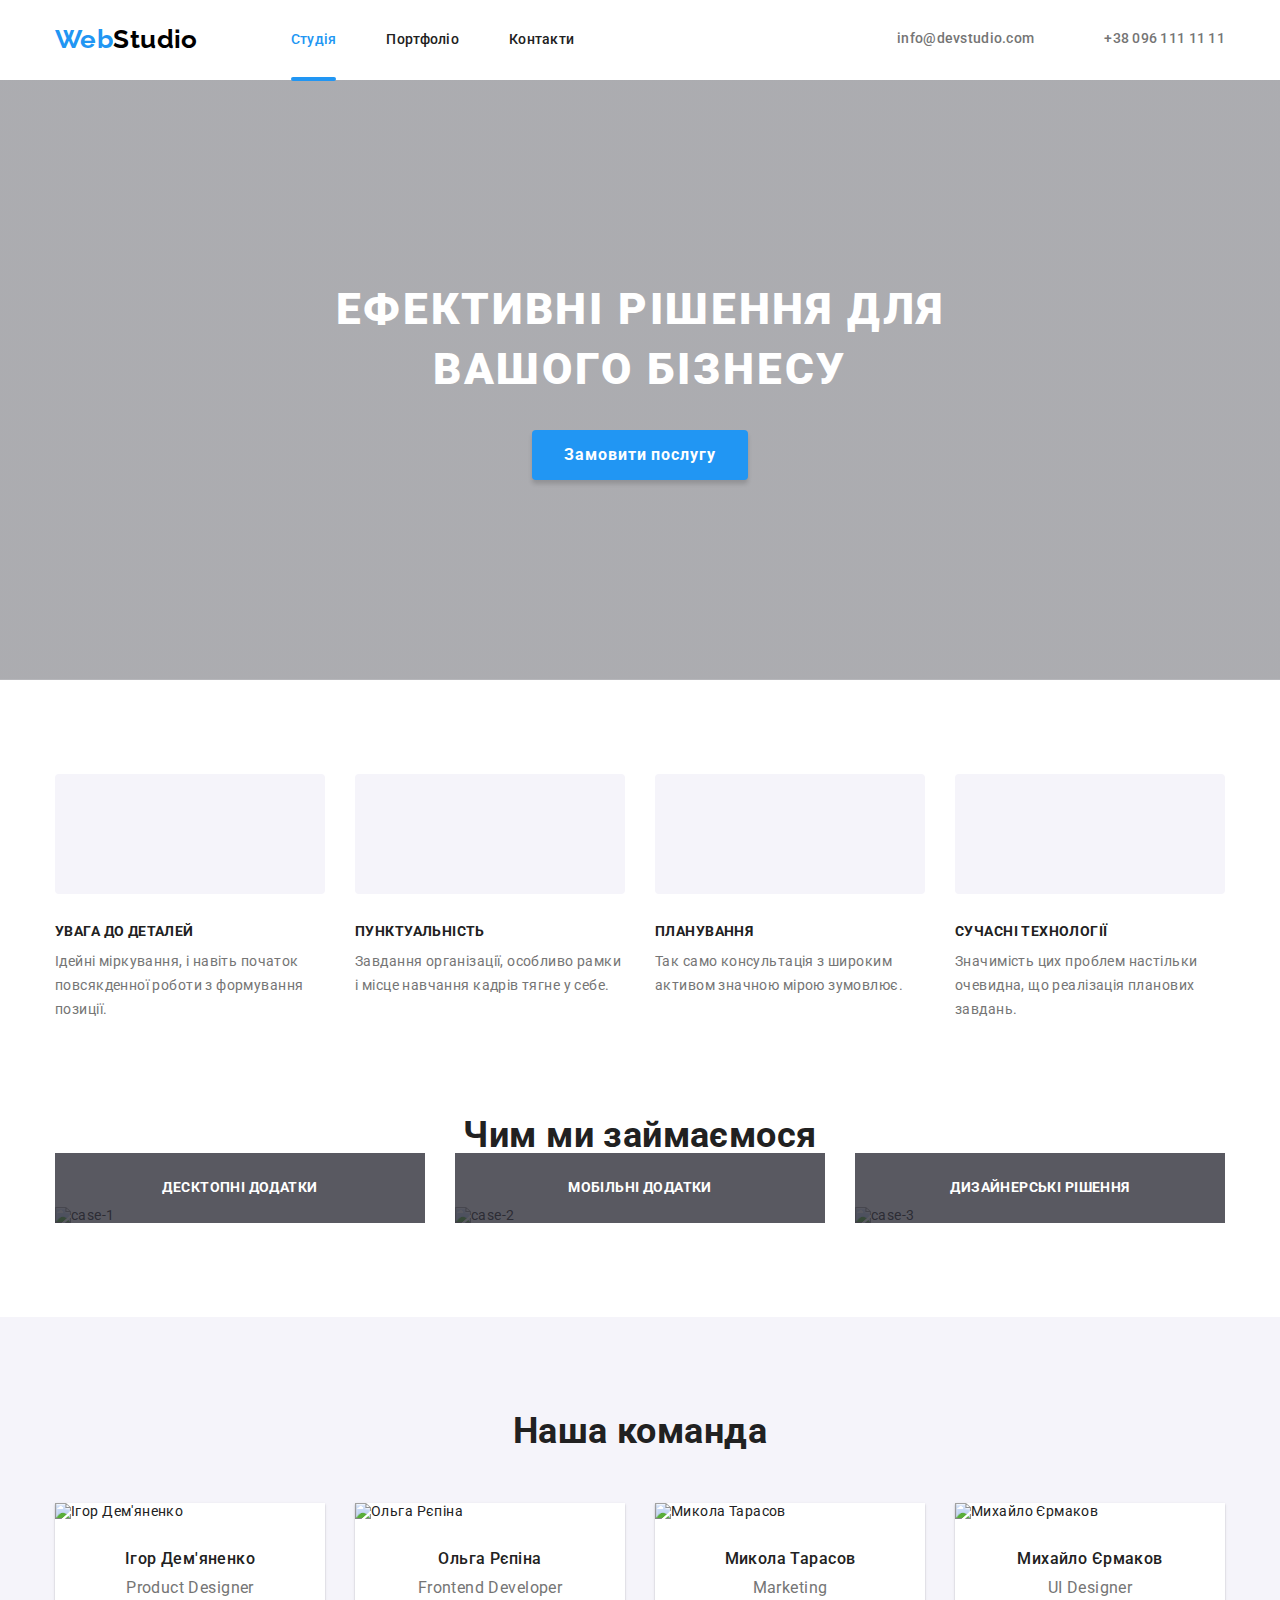
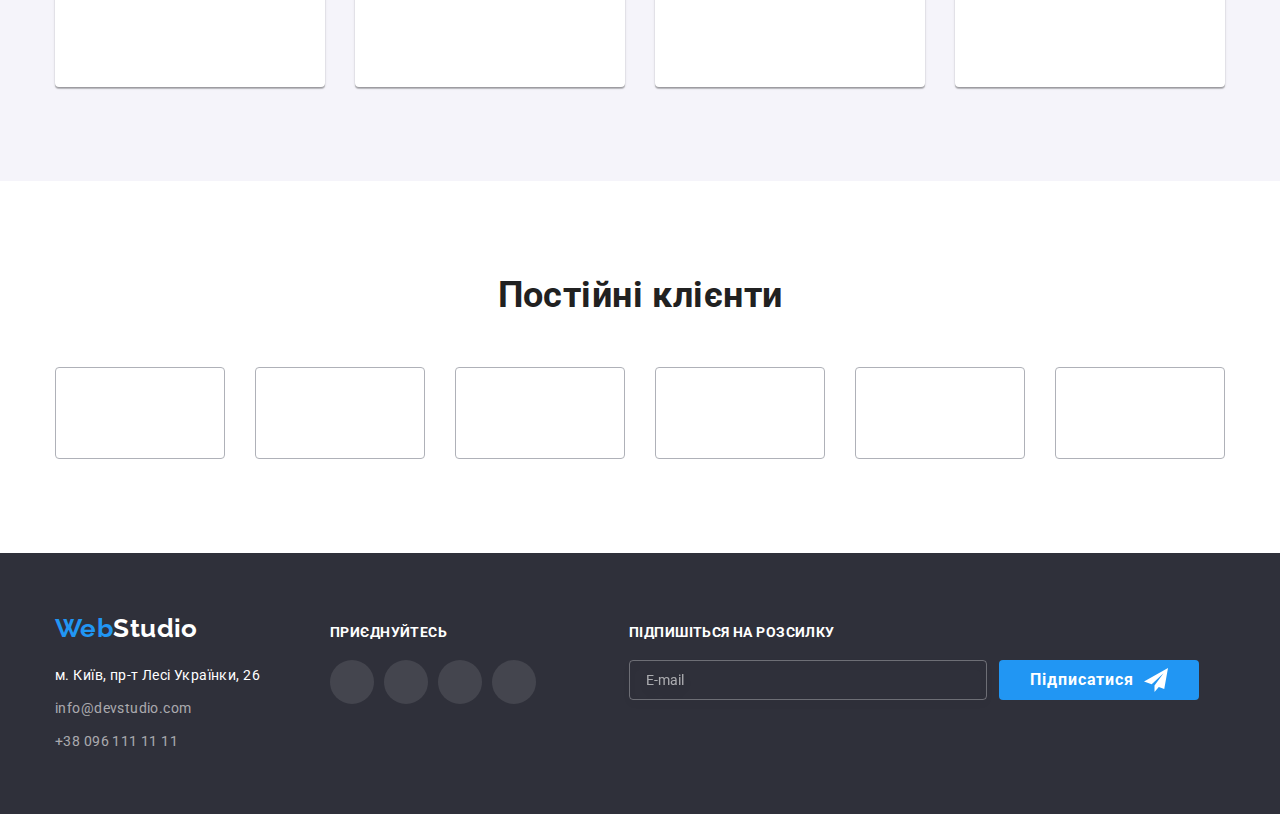
==== index.html @ 062d3670 "last-update-hw6" ====
<!DOCTYPE html>
<html lang="uk">

<head>
	<meta charset="UTF-8" />
	<meta http-equiv="X-UA-Compatible" content="IE=edge" />
	<meta name="viewport" content="width=device-width, initial-scale=1.0" />
	<title>WebStudio</title>

	<link rel="preconnect" href="https://fonts.googleapis.com" />
	<link rel="preconnect" href="https://fonts.gstatic.com" crossorigin />
	<link
		href="https://fonts.googleapis.com/css2?family=Oleo+Script&family=Raleway:wght@700&family=Roboto:wght@400;500;700;900&display=swap"
		rel="stylesheet" />
	<link rel="stylesheet" href="https://cdn.jsdelivr.net/npm/modern-normalize@1.1.0/modern-normalize.min.css">
	<link rel="stylesheet" href="./css/styles.css" />
</head>

<body>
	<!-- Head+navigation -->
	<header>
		<div class="conteiner add-flex">
			<nav class="add-flex">
				<a href="./index.html" class="webstudio">
					<span>Web</span><span class="logo-studio">Studio</span>
				</a>
				<ul class="add-flex nav-margin">
					<li class="nav-position"><a href="./index.html" class="navigation-menu link current ">Студія</a>
					</li>
					<li class="nav-position"><a href="./portfolio.html" class="navigation-menu link ">Портфоліо</a></li>
					<li class="nav-position"><a href="#address" class="navigation-menu ">Контакти</a>
					</li>
				</ul>
			</nav>
			<ul class="head-navigation add-flex">
				<li>
					<a href="mailto:info@devstudio.com" class="header-contacts ">
						<svg lang="en" arial-label="mail-icon" class="contacts-icon-mail">
							<use href="./images/forsvg/sprites.svg#mail "></use>
						</svg>info@devstudio.com</a>
				</li>
				<li><a href="tel:+380961111111" class="header-contacts ">
						<svg lang="en" arial-label="phone-icon" class="contacts-icon-phone">
							<use href="./images/forsvg/sprites.svg#smartphone"></use>
						</svg>+38 096 111 11 11</a></li>
			</ul>
		</div>
	</header>
	<!-- Main content -->
	<main>
		<section class="main-hat section ">
			<div class="conteiner ">
				<h1 class="main-hat-title">Ефективні рішення для вашого бізнесу</h1>
				<button type="button" class="main-button main-button-text" data-modal-open>Замовити послугу</button>
			</div>
		</section>

		<section class="section">
			<div class="conteiner">
				<h2 class="visually-hidden">Наші особливості</h2>
				<ul class="our-features-flex">
					<li class="our-features">

						<div class="our-features-icon-box">
							<svg lang="en" arial-label="satelite-icon" class="our-features-icon">
								<use href="./images/forsvg/sprites.svg#icon-satelite" width="70px" height="70px">
								</use>
							</svg>
						</div>
						<h3 class="our-features-title">Увага до деталей</h3>
						<p class="our-features-title-text">
							Ідейні міркування, і навіть початок повсякденної роботи з формування позиції.
						</p>

					</li>
					<li class="our-features">
						<div class="our-features-icon-box">
							<svg lang="en" arial-label="clock-icon" class="our-features-icon">
								<use href="./images/forsvg/sprites.svg#icon-clock" width="70px" height="70px">
								</use>
							</svg>
						</div>
						<h3 class="our-features-title">Пунктуальність</h3>
						<p class="our-features-title-text">
							Завдання організації, особливо рамки і місце навчання кадрів тягне у себе.
						</p>

					</li>
					<li class="our-features">
						<div class="our-features-icon-box">
							<svg lang="en" arial-label="computer-icon" class="our-features-icon">
								<use href="./images/forsvg/sprites.svg#icon-computer" width="70px" height="70px">
								</use>
							</svg>
						</div>
						<h3 class="our-features-title">Планування</h3>
						<p class="our-features-title-text">Так само консультація з широким активом значною мірою
							зумовлює.
						</p>

					</li>
					<li class="our-features">
						<div class="our-features-icon-box">
							<svg lang="en" arial-label="cosmonaut-icon" class="our-features-icon">
								<use href="./images/forsvg/sprites.svg#icon-cosmonaut" width="70px" height="70px">
								</use>
							</svg>
						</div>
						<h3 class="our-features-title">Сучасні технології</h3>
						<p class="our-features-title-text">
							Значимість цих проблем настільки очевидна, що реалізація планових завдань.
						</p>

					</li>
				</ul>
			</div>
		</section>

		<section class="section padding-zero">
			<div class="conteiner ">
				<h2 class="what-we-do-title">Чим ми займаємося</h2>
				<ul class="our-features-flex">
					<li>
						<div class="nav-position">
							<img src="./images/case/box1-min.jpg" alt="case-1" width="370" />
							<p class="main-what-we-do-overlay main-overlay-text">Десктопні додатки</p>
						</div>
					</li>
					<li>
						<div class="nav-position">
							<img src="./images/case/box2-min.jpg" alt="case-2" width="370" />
							<p class="main-what-we-do-overlay main-overlay-text">Мобільні додатки</p>
						</div>
					</li>
					<li>
						<div class="nav-position">
							<img src="./images/case/box3-min.jpg" alt="case-3" width="370" />
							<p class="main-what-we-do-overlay main-overlay-text">Дизайнерські рішення</p>
						</div>
					</li>
				</ul>
			</div>
		</section>

		<section class="team section">
			<div class="conteiner">
				<h2 class="team-title ">Наша команда</h2>
				<ul class="our-features-flex">
					<li class="team-co-wockers-box">
						<img src="./images/team/igor-demian-min.jpg" alt="Ігор Дем'яненко" width="270" />
						<div class="team-text-padding">
							<h3 class="team-co-wockers-name">Ігор Дем'яненко</h3>
							<p class="team-speciality">Product Designer</p>
							<ul class="add-flex-team">
								<li>
									<a href="" class="add-flex-team-box">
										<svg lang="en" arial-label="instagram" class="team-social-link-box">
											<use href="./images/forsvg/sprites.svg#instagram" width="20px"
												height="20px">
											</use>
										</svg>
									</a>
								</li>
								<li>
									<a href="" class="add-flex-team-box">
										<svg lang="en" arial-label="facebook" class="team-social-link-box">
											<use href="./images/forsvg/sprites.svg#facebook" width="20px" height="20px">
											</use>
										</svg>
									</a>
								</li>
								<li>
									<a href="" class="add-flex-team-box">
										<svg lang="en" arial-label="twitter" class="team-social-link-box">
											<use href="./images/forsvg/sprites.svg#twitter" width="20px" height="20px">
											</use>
										</svg>
									</a>
								</li>
								<li>
									<a href="" class="add-flex-team-box">
										<svg lang="en" arial-label="linkedin" class="team-social-link-box">
											<use href="./images/forsvg/sprites.svg#linkedin" width="20px" height="20px">
											</use>
										</svg>
									</a>
								</li>
							</ul>

						</div>


					</li>
					<li class="team-co-wockers-box">
						<img src="./images/team/olga-repina-min.jpg" alt="Ольга Рєпіна" width="270" />
						<div class="team-text-padding">
							<h3 class="team-co-wockers-name">Ольга Рєпіна</h3>
							<p class="team-speciality">Frontend Developer</p>
							<ul class="add-flex-team">
								<li>
									<a href="" class="add-flex-team-box">
										<svg lang="en" arial-label="instagram" class="team-social-link-box">
											<use href="./images/forsvg/sprites.svg#instagram" width="20px"
												height="20px">
											</use>
										</svg>
									</a>
								</li>
								<li>
									<a href="" class="add-flex-team-box">
										<svg lang="en" arial-label="facebook" class="team-social-link-box">
											<use href="./images/forsvg/sprites.svg#facebook" width="20px" height="20px">
											</use>
										</svg>
									</a>
								</li>
								<li>
									<a href="" class="add-flex-team-box">
										<svg lang="en" arial-label="twitter" class="team-social-link-box">
											<use href="./images/forsvg/sprites.svg#twitter" width="20px" height="20px">
											</use>
										</svg>
									</a>
								</li>
								<li>
									<a href="" class="add-flex-team-box">
										<svg lang="en" arial-label="linkedin" class="team-social-link-box">
											<use href="./images/forsvg/sprites.svg#linkedin" width="20px" height="20px">
											</use>
										</svg>
									</a>
								</li>
							</ul>
						</div>

					</li>
					<li class="team-co-wockers-box">
						<img src="./images/team/mikola-tarasov-min.jpg" alt="Микола Тарасов" width="270" />
						<div class="team-text-padding">
							<h3 class="team-co-wockers-name">Микола Тарасов</h3>
							<p class="team-speciality">Marketing</p>
							<ul class="add-flex-team">
								<li>
									<a href="" class="add-flex-team-box">
										<svg lang="en" arial-label="instagram" class="team-social-link-box">
											<use href="./images/forsvg/sprites.svg#instagram" width="20px"
												height="20px">
											</use>
										</svg>
									</a>
								</li>
								<li>
									<a href="" class="add-flex-team-box">
										<svg lang="en" arial-label="facebook" class="team-social-link-box">
											<use href="./images/forsvg/sprites.svg#facebook" width="20px" height="20px">
											</use>
										</svg>
									</a>
								</li>
								<li>
									<a href="" class="add-flex-team-box">
										<svg lang="en" arial-label="twitter" class="team-social-link-box">
											<use href="./images/forsvg/sprites.svg#twitter" width="20px" height="20px">
											</use>
										</svg>
									</a>
								</li>
								<li>
									<a href="" class="add-flex-team-box">
										<svg lang="en" arial-label="linkedin" class="team-social-link-box">
											<use href="./images/forsvg/sprites.svg#linkedin" width="20px" height="20px">
											</use>
										</svg>
									</a>
								</li>
							</ul>

						</div>
					</li>
					<li class="team-co-wockers-box">
						<img src="./images/team/mixailo-ermakov-min.jpg" alt="Михайло Єрмаков" width="270" />
						<div class="team-text-padding">
							<h3 class="team-co-wockers-name">Михайло Єрмаков</h3>
							<p class="team-speciality">UI Designer</p>
							<ul class="add-flex-team">
								<li>
									<a href="" class="add-flex-team-box">
										<svg lang="en" arial-label="instagram" class="team-social-link-box">
											<use href="./images/forsvg/sprites.svg#instagram" width="20px"
												height="20px">
											</use>
										</svg>
									</a>
								</li>
								<li>
									<a href="" class="add-flex-team-box">
										<svg lang="en" arial-label="facebook" class="team-social-link-box">
											<use href="./images/forsvg/sprites.svg#facebook" width="20px" height="20px">
											</use>
										</svg>
									</a>
								</li>
								<li>
									<a href="" class="add-flex-team-box">
										<svg lang="en" arial-label="twitter" class="team-social-link-box">
											<use href="./images/forsvg/sprites.svg#twitter" width="20px" height="20px">
											</use>
										</svg>
									</a>
								</li>
								<li>
									<a href="" class="add-flex-team-box">
										<svg lang="en" arial-label="linkedin" class="team-social-link-box">
											<use href="./images/forsvg/sprites.svg#linkedin" width="20px" height="20px">
											</use>
										</svg>
									</a>
								</li>
							</ul>

						</div>
					</li>
				</ul>
			</div>
		</section>
		<section class="section">
			<div class="conteiner ">
				<h2 class="what-we-do-title">Постійні клієнти</h2>
				<ul class="our-features-flex">
					<li>
						<a href="" class="partners-company-link ">
							<svg lang="en" aria-label="" class="partners-company-link-icon">
								<use href="./images/forsvg/sprites.svg#cofirst" width="106" height="60"></use>
							</svg>
						</a>
					</li>
					<li>
						<a href="" class="partners-company-link ">
							<svg lang="en" aria-label="" class="partners-company-link-icon">
								<use href="./images/forsvg/sprites.svg#cosecond" width="106" height="60"></use>
							</svg>
						</a>
					</li>
					<li>
						<a href="" class="partners-company-link ">
							<svg lang="en" aria-label="" class="partners-company-link-icon">
								<use href="./images/forsvg/sprites.svg#cothird" width="106" height="60"></use>
							</svg>
						</a>
					</li>
					<li>
						<a href="" class="partners-company-link ">
							<svg lang="en" aria-label="" class="partners-company-link-icon">
								<use href="./images/forsvg/sprites.svg#coforth" width="106" height="60"></use>
							</svg>
						</a>
					</li>
					<li>
						<a href="" class="partners-company-link ">
							<svg lang="en" aria-label="" class="partners-company-link-icon">
								<use href="./images/forsvg/sprites.svg#cofifth" width="106" height="60"></use>
							</svg>
						</a>
					</li>
					<li>
						<a href="" class="partners-company-link ">
							<svg lang="en" aria-label="" class="partners-company-link-icon">
								<use href="./images/forsvg/sprites.svg#cosixth" width="106" height="60"></use>
							</svg>
						</a>
					</li>

				</ul>
			</div>
		</section>

	</main>
	<!-- Footer -->
	<footer class="footer">
		<div class="conteiner join-margin">
			<div class="join-margin-logo">
				<a href="./index.html" class="webstudio-footer"><span>Web</span><span
						class="logo-studio-footer">Studio</span>
				</a>
				<address id="address" class="address">
					<ul>
						<li class="address-item">
							<a href="https://goo.gl/maps/1acc4kmXGSqG6fYH6" rel="noopener norefferrer nofollow"
								target="_blank" class="address-ave">
								м. Київ, пр-т Лесі Українки, 26
							</a>
						</li>
						<li class="address-item"><a href="mailto:info@devstudio.com"
								class="mail-footer footer-contacts ">info@devstudio.com</a>
						</li>
						<li class="address-item"><a href="tel:+380961111111" class="phone-footer footer-contacts ">+38
								096
								111 11 11</a></li>
					</ul>
				</address>
			</div>
			<div>
				<p class="join-title">приєднуйтесь</p>
				<ul class="add-flex-join">
					<li>
						<a href="" class="add-flex-join-box">
							<svg lang="en" arial-label="instagram" class="join-social-link-box">
								<use href="./images/forsvg/sprites.svg#instagram" width="20px" height="20px">
								</use>
							</svg>
						</a>
					</li>
					<li>
						<a href="" class="add-flex-join-box">
							<svg lang="en" arial-label="facebook" class="join-social-link-box">
								<use href="./images/forsvg/sprites.svg#facebook" width="20px" height="20px">
								</use>
							</svg>
						</a>
					</li>
					<li>
						<a href="" class="add-flex-join-box">
							<svg lang="en" arial-label="twitter" class="join-social-link-box">
								<use href="./images/forsvg/sprites.svg#twitter" width="20px" height="20px">
								</use>
							</svg>
						</a>
					</li>
					<li>
						<a href="" class="add-flex-join-box">
							<svg lang="en" arial-label="linkedin" class="join-social-link-box">
								<use href="./images/forsvg/sprites.svg#linkedin" width="20px" height="20px">
								</use>
							</svg>
						</a>
					</li>
				</ul>
			</div>
			<div class="subscribe-marg">
				<p class="join-title">Підпишіться на розсилку</p>
				<form class="add-flex-subscribe">
					<label>
						<input type="email" class="add-flex-subscribe-box" required name="user_email"
							placeholder="E-mail">
					</label>
					<label>
						<button type="submit" class="modal-form-button-submit-subscribe">Підписатися<svg
								class="modal-form-subscribe-tg">
								<use href="./images/forsvg/icons.svg#icon-tg"></use>
							</svg></button>
						</svg>

					</label>

				</form>
			</div>
		</div>



	</footer>
	<div class="backdrop is-hidden" data-modal>
		<div class="modal">
			<button type="button" class="modal-close-button" data-modal-close>
				<svg class="modal-icon-vector-close" width="11" height="11">
					<use href="./images/forsvg/sprites.svg#icon-vector-close"></use>
				</svg>

			</button>
			<p class="backdrop-form-title">Залиште свої дані, ми вам передзвонимо</p>
			<form action="" class="modal-form">
				<lable class="modal-form-lable">
					<span class="modal-form-title-name">Ім'я</span>
					<span class="modal-form-input-icons">
						<input type="text" class="modal-form-input" required pattern="[a-zA-Zа-яА-ЯїЇіІ]+"
							name="user_name" placeholder="" minlength="2">
						<svg class="modal-form-icons" width="12" height="12">
							<use href="./images/forsvg/icons.svg#icon-people"></use>
						</svg>
					</span>

				</lable>
				<lable class="modal-form-lable">
					<span class="modal-form-title-name">Телефон</span>
					<span class="modal-form-input-icons"><input type="tel" class="modal-form-input" required
							pattern="[0-9]{3}-[0-9]{3}-[0-9]{2}-[0-9]{2}" title="380-xx-xxx-xx-xx">
						<svg class="modal-form-icons" width="13" height="13">
							<use href="./images/forsvg/icons.svg#icon-tel"></use>
						</svg>
					</span>
				</lable>
				<lable class="modal-form-lable">
					<span class="modal-form-title-name">Пошта</span>
					<span class="modal-form-input-icons"><input type="email" class="modal-form-input" required
							name="user_email">
						<svg class="modal-form-icons" width="15" height="12">
							<use href="./images/forsvg/icons.svg#icon-email"></use>
						</svg>
					</span>
				</lable>
				<lable class="modal-form-lable">
					<span class="modal-form-title-name">Коментар</span>
					<textarea class="modal-form-message" name="user_message" placeholder="Введіть текст"></textarea>
				</lable>

				<label class="modal-form-check-box-lable"><input type="checkbox" name="user-policy"
						class="modal-form-check-input"><svg class="modal-form-check-box-icons">
						<use class="inside-check-box-icon" href="./images/forsvg/icons.svg#icon-checkmark"></use>
					</svg><span class="modal-check-box-text"> Погоджуюся з розсилкою та приймаю&nbsp<a href=""
							class="modal-form-check-box-link">Умови
							договору</a></span></label>
				<button type="submit" class="modal-form-button-submit">Відправити</button>
			</form>
		</div>
	</div>
	<script src="./js/modal.js"></script>
</body>

</html>
---- css/styles.css ----
:root {
	--main-text-font-family: "Roboto", sans-serif;
	--logo-font: "Raleway", sans-serif;
	--backgraound-main-footer-color: #2f303a;
	--secondary-text-color: #757575;
	--for-button-logo-color: #2196f3;
	--project-boxborder-color: #eeeeee;
	--logo-studio-color: #000000;
	--back-for-button-card-color: #f5f4fa;
	--mainbody-color: #212121;
	--white-bg-color: #ffffff;
	--hover-focus-icons-active-color: #188ce8;
	--inbox-future-icon-color: #f5f4fa;
	--social-networks-link-color: #afb1b8;
	--join-social-link-box-color: #757575;
	--overlay-bgcolor: #2196f3e6;
	--backdrop-bgcolor: rgba(0, 0, 0, 0.2);
	--what-we-do-overlay-bg-color: rgba(47, 48, 58, 0.8);
}

body {
	font-family: var(--main-text-font-family);
	letter-spacing: 0.03em;
	font-size: 14px;
	background: var(--white-bg-color);
	color: var(--mainbody-color);
}

h1,
h2,
h3,
h4,
p {
	margin-top: 0;
	margin-bottom: 0;
}

ul,
ol {
	margin-top: 0;
	margin-bottom: 0;
	padding-left: 0;
}

ul,
li {
	list-style: none;
}
img {
	display: block;
}
a {
	text-decoration: none;
}
.conteiner {
	width: 1200px;
	margin-left: auto;
	margin-right: auto;
	padding-left: 15px;
	padding-right: 15px;
}
.section {
	padding-top: 94px;
	padding-bottom: 94px;
}

/*((((((((((((((((((((((( Header styles ))))))))))))))))))))))))))*/

/* (((((((((((((((((((((( LOGO ))))))))))))))))))))))))) */

.webstudio {
	font-family: var(--logo-font);
	font-size: 26px;
	font-weight: 700;
	line-height: 1.19;
	text-align: left;
	color: var(--for-button-logo-color);
	cursor: pointer;
	display: block;
	padding-top: 24px;
	padding-bottom: 25px;
}

.logo-studio {
	color: var(--logo-studio-color);
	background: var(--white-bg-color);
}

/* ((((((((((((((((((((((((( NAVIGATION ))))))))))))))))))))))))) */
.nav-position {
	position: relative;
}

.navigation-menu {
	font-weight: 500;
	line-height: 1.14;
	letter-spacing: 0.02em;
	color: var(--mainbody-color);
	display: block;
	padding-top: 32px;
	padding-bottom: 32px;
	transition: color 250ms cubic-bezier(0.4, 0, 0.2, 1) 0ms;
}

.navigation-menu:hover,
.navigation-menu:focus {
	color: var(--for-button-logo-color);
}

.current {
	color: var(--for-button-logo-color);
}
.navigation-menu.current::after {
	display: block;
	content: "";
	position: absolute;
	left: 0;
	bottom: -1px;
	width: 100%;
	height: 4px;
	border-radius: 2px;
	background-color: var(--for-button-logo-color);
}

.add-flex {
	display: flex;
	align-items: center;
}
.head-navigation {
	margin-left: auto;
	gap: 50px;
}
.head-navigtion-ul {
	justify-content: center;
}
.nav-margin {
	margin-left: 93px;
	gap: 50px;
}

/* ((((((((((((((((((((( MAIL+PHONE ))))))))))))))))))) */

.header-contacts {
	font-weight: 500;
	line-height: 1.14;
	letter-spacing: 0.02em;
	color: var(--secondary-text-color);
	display: block;
	padding-top: 24px;
	padding-bottom: 25px;
	display: flex;
	align-items: center;
	transition: color 250ms cubic-bezier(0.4, 0, 0.2, 1) 0ms;
}

.contacts-icon-mail {
	margin-right: 10px;
	width: 16px;
	height: 12px;
	fill: currentColor;
}

.contacts-icon-phone {
	margin-right: 10px;
	width: 10px;
	height: 16px;
	fill: currentColor;
}
.header-contacts:hover,
.header-contacts:focus {
	color: var(--hover-focus-icons-active-color);
}

/* (((((((((((((((( MAIN BODY )))))))))))))))))))))))) */

/* (((((((((((((((( HAT )))))))))))))))))))))))) */
.main-hat {
	padding-top: 200px;
	padding-bottom: 200px;
	text-align: center;
	background-image: linear-gradient(
			rgba(47, 48, 58, 0.4),
			rgba(47, 48, 58, 0.4)
		),
		url("../images/bg-img.jpg");
	background-position: center;
	background-repeat: no-repeat;
	max-width: 1600px;
	max-height: 600px;
	margin: 0 auto;
}
.main-hat-title {
	font-weight: 900;
	font-size: 44px;
	line-height: 1.36;
	letter-spacing: 0.06em;
	text-transform: uppercase;
	color: var(--white-bg-color);
	margin-bottom: 30px;
	width: calc(100% / 1.78);
	/* calc(100%-56.5%); */
	margin-left: auto;
	margin-right: auto;
}
.main-button {
	background: var(--for-button-logo-color);
	box-shadow: 0px 4px 4px rgba(0, 0, 0, 0.15);
	border-radius: 4px;
	cursor: pointer;
	border: none;
}

.main-button-text {
	font-family: inherit;
	font-weight: 700;
	font-size: 16px;
	line-height: 1.88;
	color: var(--white-bg-color);
	letter-spacing: 0.06em;
	padding: 10px 32px 10px 32px;
}

/* (((((((((((((((((((((((( Our Features )))))))))))))))))))))))))))) */
.visually-hidden {
	position: absolute;
	white-space: nowrap;
	width: 1px;
	height: 1px;
	overflow: hidden;
	border: 0;
	padding: 0;
	clip: rect(0 0 0 0);
	clip-path: inset(50%);
	margin: -1px;
}

.our-features-title {
	font-weight: 700;
	line-height: 1.14;
	text-transform: uppercase;
	color: var(--mainbody-color);
	font-size: 14px;
	margin-bottom: 10px;
}
.our-features-title-text {
	line-height: 1.71;
	color: var(--secondary-text-color);
}
.our-features-flex {
	display: flex;
	gap: 30px;
}
/* ((((((((((((((our-features-icons))))))))))))))))))))) */

.our-features-icon-box {
	display: block;
	width: 270px;
	height: 120px;
	background-color: #f5f4fa;
	border-radius: 4px;
	margin-bottom: 30px;
}
.our-features-icon {
	width: 70px;
	height: 70px;
	margin: 25px 100px 25px 100px;
}

/* (((((((((((((((((((((((( WHAT WE DO )))))))))))))))))))))*/
.what-we-do-title {
	font-weight: 700;
	font-size: 36px;
	line-height: 1.16;
	color: var(--mainbody-color);
	text-align: center;
	margin-bottom: 50px;
}
.padding-zero {
	padding-top: 0;
}

/* ((((((((((((((((((((((((((((((( TEAM )))))))))))))))))))))))))))))))))))) */
.team {
	background: var(--back-for-button-card-color);
}
.team-title {
	font-weight: 700;
	font-size: 36px;
	line-height: 1.16;
	color: var(--mainbody-color);
	margin-bottom: 50px;
	text-align: center;
}

.team-co-wockers-box {
	background: var(--white-bg-color);
	box-shadow: 0px 1px 3px rgba(0, 0, 0, 0.12),
		0px 1px 1px rgba(0, 0, 0, 0.14),
		0px 2px 1px rgba(0, 0, 0, 0.2);
	border-radius: 0px 0px 4px 4px;
}

.team-co-wockers-name {
	font-weight: 500;
	font-size: 16px;
	line-height: 1.19;
	color: var(--mainbody-color);
	text-align: center;
	margin-bottom: 10px;
}
.team-speciality {
	font-size: 16px;
	line-height: 1.19;
	color: var(--secondary-text-color);
	text-align: center;
}
.team-text-padding {
	padding-top: 30px;
	padding-bottom: 30px;
}

/* ((((((((((((((((((((((((((( TEAM - SOCIAL LINKS )))))))))))))))))))))))))) */
.add-flex-team {
	display: flex;
	justify-content: center;
	margin-top: 16px;
	gap: 10px;
}
.add-flex-team-box {
	display: flex;
	align-items: center;
	justify-content: center;
	width: 44px;
	height: 44px;
	border-radius: 50%;
	color: var(--social-networks-link-color);
	transition: background-color 250ms
			cubic-bezier(0.4, 0, 0.2, 1) 0ms,
		color 250ms cubic-bezier(0.4, 0, 0.2, 1) 0ms;
}

.add-flex-team-box:hover,
.add-flex-team-box:focus {
	background-color: var(--hover-focus-icons-active-color);
	color: var(--white-bg-color);
}
.team-social-link-box {
	width: 20px;
	height: 20px;
	fill: currentColor;
}

/* ((((((((((((((((((((((((((((((((( PARTNERS )))))))))))))))))))))))) */

.partners-company-link {
	display: flex;
	align-items: center;
	justify-content: center;
	width: 170px;
	height: 92px;
	border: 1px solid currentColor;
	border-radius: 4px;
	color: var(--social-networks-link-color);
	transition: color 250ms cubic-bezier(0.4, 0, 0.2, 1) 0ms;
}

.partners-company-link:hover,
.partners-company-link:focus {
	color: var(--hover-focus-icons-active-color);
}

.partners-company-link-icon {
	width: 106px;
	height: 60px;
	fill: currentColor;
}

/* ((((((((((((((((((((( FOOTER ))))))))))))))))))))))))) */

.footer {
	padding-top: 60px;
	padding-bottom: 60px;
	background: var(--backgraound-main-footer-color);
	align-items: baseline;
}
.webstudio-footer {
	font-family: var(--logo-font);
	font-size: 26px;
	font-weight: 700;
	line-height: 1.19;
	text-align: left;
	color: var(--for-button-logo-color);
	cursor: pointer;
}
.logo-studio-footer {
	color: var(--white-bg-color);
	background-color: var(--backgraound-main-footer-color);
	margin-bottom: 20px;
}
.address {
	font-style: normal;
	margin-top: 20px;
}

.address-ave {
	line-height: 1.71;
	color: var(--white-bg-color);
}
.address-item:not(:last-child) {
	margin-bottom: 9px;
}

.footer-contacts:hover,
.footer-contacts:focus {
	color: var(--for-button-logo-color);
}

.mail-footer {
	line-height: 1.71;
	color: rgba(255, 255, 255, 0.6);
	transition: color 250ms cubic-bezier(0.4, 0, 0.2, 1) 0ms;
}
.phone-footer {
	line-height: 1.71;
	color: rgba(255, 255, 255, 0.6);
	transition: color 250ms cubic-bezier(0.4, 0, 0.2, 1) 0ms;
}

/* ((((((((((((((((((((((((((((( JOIN ))))))))))))))))))))))))*/
.join-margin {
	display: flex;
	align-items: baseline;
}

.join-margin-logo {
	margin-right: 70px;
}
.join-title {
	font-weight: 700;
	font-size: 14px;
	line-height: 1.16;
	color: var(--white-bg-color);
	letter-spacing: 0.03em;
	text-transform: uppercase;
	margin-bottom: 20px;
}
.add-flex-join {
	display: flex;
	gap: 10px;
}
.add-flex-join-box {
	display: flex;
	align-items: center;
	justify-content: center;
	width: 44px;
	height: 44px;
	border-radius: 50%;
	color: var(--social-networks-link-color);
	background-color: rgba(255, 255, 255, 0.1);
	transition: background-color 250ms
		cubic-bezier(0.4, 0, 0.2, 1) 0ms;
}

.add-flex-join-box:hover,
.add-flex-join-box:focus {
	background-color: var(--hover-focus-icons-active-color);
	color: var(--white-bg-color);
}
.join-social-link-box {
	width: 20px;
	height: 20px;
	fill: var(--white-bg-color);
}
/* (((((((((((((((((((((( SUBSCRIBE )))))))))))))))))))))) */

.subscribe-marg {
	margin-left: 93px;
	width: 570px;
	height: 86px;
}

.add-flex-subscribe {
	display: flex;
	gap: 12px;
}
.add-flex-subscribe-box {
	width: 358px;
	height: 40px;
	background-color: inherit;
	border: 1px solid rgba(255, 255, 255, 0.3);
	filter: drop-shadow(0px 4px 4px rgba(0, 0, 0, 0.15));
	border-radius: 4px;
	padding-left: 16px;
	cursor: pointer;
	color: var(--white-bg-color);
}
.add-flex-subscribe-box::placeholder {
	color: #ffffff99;
}
.modal-form-button-submit-subscribe {
	display: inline-flex;
	justify-content: center;
	align-items: center;
	gap: 10px;
	height: 40px;
	width: 200px;
	font-family: inherit;
	font-weight: 700;
	font-size: 16px;
	line-height: 1.88;
	color: var(--white-bg-color);
	letter-spacing: 0.06em;
	border-radius: 4px;
	cursor: pointer;
	background-color: var(--for-button-logo-color);
	border: none;
	transition: background-color 250ms
			cubic-bezier(0.4, 0, 0.2, 1) 0ms,
		box-shadow 250ms cubic-bezier(0.4, 0, 0.2, 1) 0ms;
}
.modal-form-button-submit-subscribe:hover,
.modal-form-button-submit-subscribe:focus {
	background-color: var(--hover-focus-icons-active-color);
	box-shadow: 0px 3px 1px rgba(0, 0, 0, 0.1),
		0px 1px 2px rgba(0, 0, 0, 0.08),
		0px 2px 2px rgba(0, 0, 0, 0.12);
	border-radius: 4px;
}

.modal-form-subscribe-tg {
	width: 24px;
	height: 24px;
	transition: fill 250ms cubic-bezier(0.4, 0, 0.2, 1) 0ms;
	cursor: pointer;
	fill: #fff;
}

.subscribe-social-link-box {
	width: 20px;
	height: 20px;
	fill: var(--white-bg-color);
}

/* (((((((((((((((((((( PORTFOLIO-body )))))))))))))))))))))*/

.header-border {
	border-bottom: 1px solid rgba(236, 236, 236, 1);
}

/* (((((((((((((((((((( BUTTON ))))))))))))))))))))))))) */
.button-text {
	font-family: inherit;
	font-weight: 500;
	font-size: 16px;
	line-height: 1.6;
	text-align: center;
	color: var(--mainbody-color);
	letter-spacing: 0.03em;
	border-radius: 4px;
	cursor: pointer;
	background-color: var(--back-for-button-card-color);
	border: none;
	padding: 6px 22px 6px 22px;
	transition: background-color 250ms
			cubic-bezier(0.4, 0, 0.2, 1) 0ms,
		box-shadow 250ms cubic-bezier(0.4, 0, 0.2, 1) 0ms,
		color 250ms cubic-bezier(0.4, 0, 0.2, 1) 0ms;
}

.button-text:hover,
.button-text:focus {
	background-color: var(--for-button-logo-color);
	color: var(--white-bg-color);
	box-shadow: 0px 3px 1px rgba(0, 0, 0, 0.1),
		0px 1px 2px rgba(0, 0, 0, 0.08),
		0px 2px 2px rgba(0, 0, 0, 0.12);
	border-radius: 4px;
}
.button-flex {
	display: flex;
	justify-content: center;
	margin-bottom: 50px;
	gap: 8px;
}
.button-flex:last-child {
	margin-right: 0;
}

/* ((((((((((((((((((((((( PROJECT BOXES ))))))))))))))))) */

.project-flex {
	display: flex;
	flex-wrap: wrap;
	gap: 30px;
}
.img-title {
	font-weight: 700;
	font-size: 18px;
	line-height: 2;
	letter-spacing: 0.06em;
	color: var(--mainbody-color);
	margin-bottom: 4px;
}
.img-type {
	font-size: 16px;
	line-height: 1.88;
	color: var(--secondary-text-color);
}
.img-text-padding {
	padding: 20px 24px 20px 24px;
	border: 1px solid var(--project-boxborder-color);
	border-top: none;
}
.project-boxes {
	display: block;
	transition: box-shadow 250ms cubic-bezier(0.4, 0, 0.2, 1)
		0ms;
}

.project-boxes:hover,
.project-boxes:focus {
	box-shadow: 0px 1px 1px rgba(0, 0, 0, 0.12),
		0px 4px 4px rgba(0, 0, 0, 0.06),
		1px 4px 6px rgba(0, 0, 0, 0.16);
}
/* ((((((((((((((((((((((((((( OVERLAY STUDIO ))))))))))))))))))))))))))))))) */
.main-overlay-text {
	font-weight: 700;
	line-height: 1.14;
	text-transform: uppercase;
	color: var(--white-bg-color);
}
.main-what-we-do-overlay {
	position: absolute;
	display: flex;
	align-items: center;
	justify-content: center;
	height: 70px;
	width: 100%;
	bottom: 0%;
	background-color: var(--what-we-do-overlay-bg-color);
}

/* ((((((((((((((((((((((((((( OVERLAY-PORTFOLIO)))))))))))))))))))))))))))))))) */
.overlay-size {
	position: relative;
	overflow: hidden;
}

.overlay {
	position: absolute;
	display: flex;
	align-items: center;
	justify-content: center;
	height: 100%;
	width: 100%;
	top: 0;
	left: 0;
	background-color: var(--overlay-bgcolor);
	color: var(--white-bg-color);
	padding: 10px;
	font-family: inherit;
	font-size: 18px;
	line-height: 1.56;
	overflow: auto;
	transform: translateY(101%);
	transition: transform 250ms linear;
}
.project-boxes:hover .overlay,
.project-boxes:focus .overlay {
	transform: translateY(0%);
}

/* ((((((((((((((((((((((( BACKDROP )))))))))))))))))))))))))))))))) */

.backdrop {
	position: fixed;
	top: 0;
	left: 0;
	z-index: 100;
	width: 100%;
	height: 100%;
	background: var(--backdrop-bgcolor);
	transition: visibility 250ms linear, opacity 250ms linear;
}
.backdrop.is-hidden {
	visibility: hidden;
	opacity: 0;
	pointer-events: none;
}

.modal {
	position: absolute;
	top: 50%;
	left: 50%;
	transform: translate(-50%, -50%);
	width: 528px;
	height: 581px;
	background: var(--white-bg-color);
	padding: 40px;
}

.modal-close-button {
	height: 30px;
	width: 30px;
	background: var(--white-bg-color);
	border-radius: 50%;
	border: 1px solid rgba(0, 0, 0, 0.1);
	padding: 0%;
	top: 8px;
	right: 8px;
	position: absolute;
	display: flex;
	align-items: center;
	justify-content: center;
	cursor: pointer;
}
.modal-close-button:hover,
.modal-close-button:focus {
	fill: var(--hover-focus-icons-active-color);
}

/* (((((((((((((((((((((((((( FORM-BACKDROP )))))))))))))))))))))))))))))) */

.backdrop-form-title {
	font-weight: 700;
	font-size: 20px;
	line-height: 1.16;
	color: var(--mainbody-color);
	text-align: center;
	margin-bottom: 12px;
}
.modal-form {
	display: flex;
	flex-direction: column;
}
.modal-form-lable {
	margin-bottom: 10px;
}
.modal-form-input {
	width: 100%;
	height: 40px;
	border: 1px solid rgba(33, 33, 33, 0.2);
	border-radius: 4px;
	padding-left: 42px;

	cursor: pointer;
}
.modal-form-title-name {
	display: block;
	font-size: 12px;
	line-height: 1.16;
	letter-spacing: 0.01em;
	color: var(--secondary-text-color);
	margin-bottom: 4px;
}
.modal-form-input-icons {
	position: relative;
	display: block;
}
.modal-form-message {
	width: 100%;
	height: 120px;
	border: 1px solid rgba(33, 33, 33, 0.2);
	border-radius: 4px;
	padding-left: 16px;
	padding-top: 12px;
	font-size: 12px;
	line-height: 1.16;
	letter-spacing: 0.01em;
	resize: none;
}

.modal-form-message::placeholder {
	color: #75757580;
}
.modal-form-icons {
	position: absolute;
	top: 50%;
	left: 0;
	display: block;
	transform: translateY(-50%);
	left: 12px;
	transition: fill 250ms cubic-bezier(0.4, 0, 0.2, 1) 0ms;
	cursor: pointer;
}

.modal-form-input:focus + .modal-form-icons {
	fill: var(--hover-focus-icons-active-color);
}
.modal-form-input:focus,
.modal-form-message:focus {
	border: 1px solid #2196f3;
	outline: none;
	transition: border-color 250ms
		cubic-bezier(0.4, 0, 0.2, 1) 0ms;
}

.modal-form-check-box-lable {
	display: flex;
	align-items: center;
	justify-content: center;
	margin-bottom: 30px;
}
.modal-form-check-input {
	position: absolute;
	appearance: none;
}
.modal-form-check-box-icons {
	height: 15px;
	width: 16px;
	border: 1px solid rgba(0, 0, 0, 0.5);
	border-radius: 2px;
	cursor: pointer;
	outline: none;
	margin-right: 7px;
	font-size: 14px;
	line-height: 1.71;
}
.inside-check-box-icon {
	fill: #ffffff;
}
.modal-form-check-input:checked
	+ .modal-form-check-box-icons {
	background: var(--for-button-logo-color);
	border-color: var(--for-button-logo-color);
}
.modal-form-check-input:checked
	+ .modal-form-check-box-icons
	.check-box-icon {
	display: block;
}
.modal-check-box-text {
	line-height: 1.71;
	letter-spacing: 0.03em;
	color: #757575;
}
.modal-form-check-box-link {
	color: var(--for-button-logo-color);
	border-bottom: 1px solid var(--for-button-logo-color);
}

.modal-form-check-input:focus
	+ .modal-form-check-box-icons {
	border: 2px solid #000;
	transition: border-color 250ms
		cubic-bezier(0.4, 0, 0.2, 1) 0ms;
}

/* ((((((((((((((((((((((((((((((BUTTON-SUBMIT)))))))))))))))))))))))))))))))) */

.modal-form-button-submit {
	width: 200px;
	height: 50px;
	margin: auto;
	font-family: inherit;
	font-weight: 500;
	font-size: 16px;
	line-height: 1.6;
	text-align: center;
	color: var(--white-bg-color);
	letter-spacing: 0.03em;
	border-radius: 4px;
	margin-bottom: 40px;
	cursor: pointer;
	background-color: var(--for-button-logo-color);
	border: none;
	padding: 10px 52px 10px 52px;
	transition: background-color 250ms
			cubic-bezier(0.4, 0, 0.2, 1) 0ms,
		box-shadow 250ms cubic-bezier(0.4, 0, 0.2, 1) 0ms;
}

.modal-form-button-submit:hover,
.modal-form-button-submit:focus {
	background-color: var(--hover-focus-icons-active-color);
	box-shadow: 0px 3px 1px rgba(0, 0, 0, 0.1),
		0px 1px 2px rgba(0, 0, 0, 0.08),
		0px 2px 2px rgba(0, 0, 0, 0.12);
	border-radius: 4px;
}
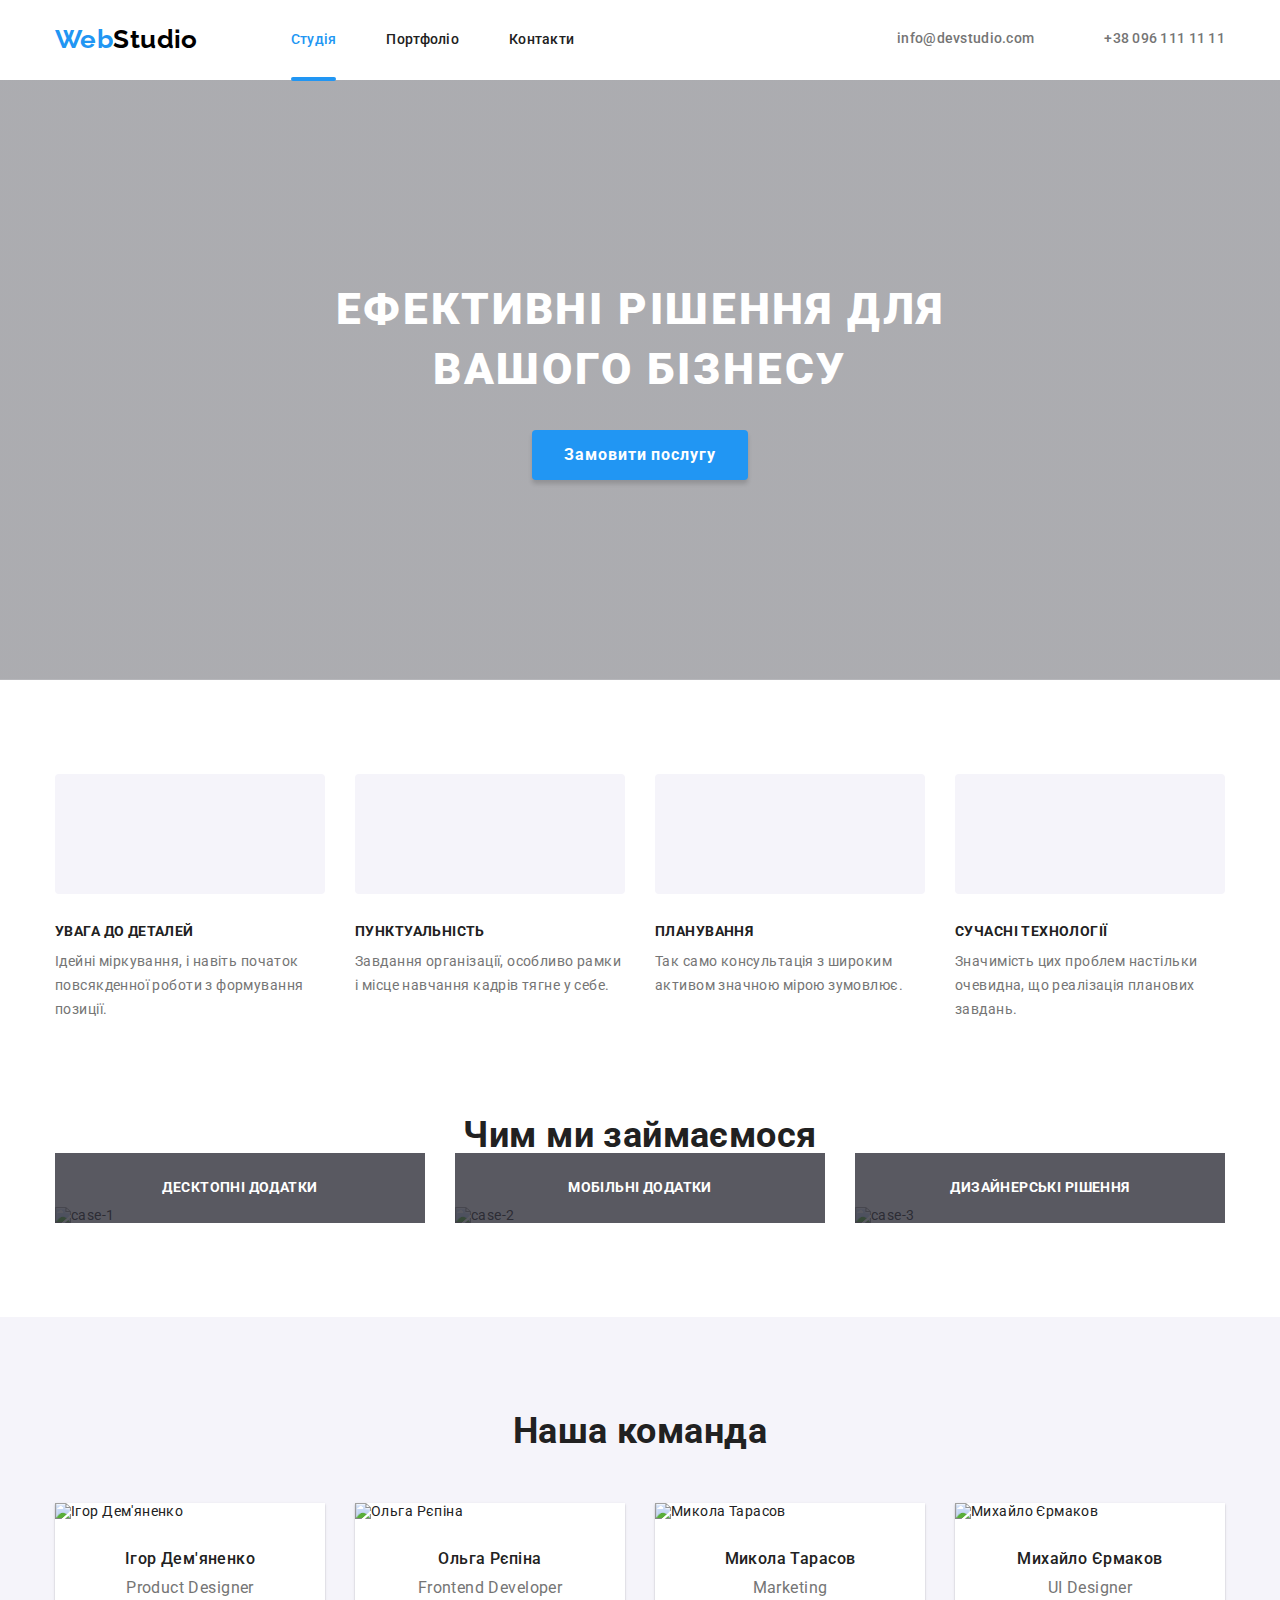
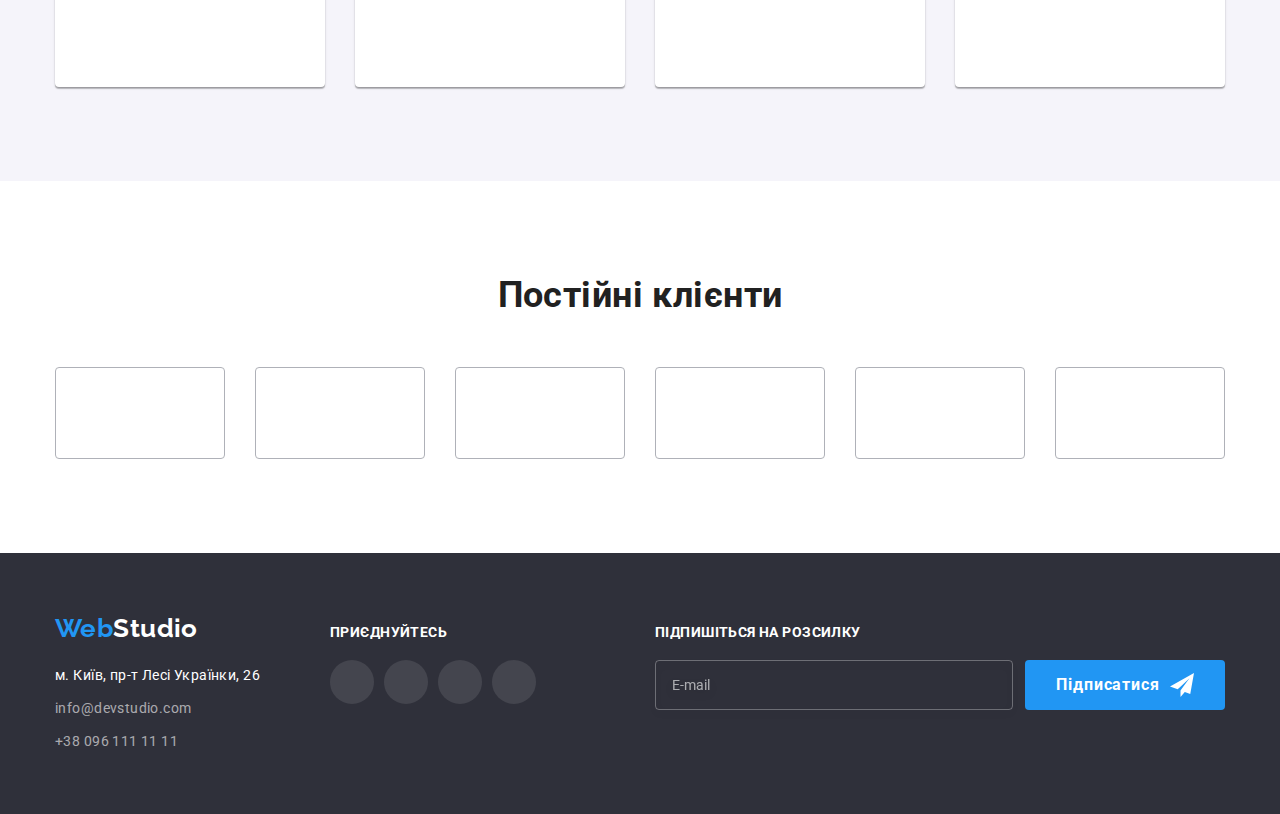
==== commit 26c000e6: "bem-start-sass" ====
--- a/index.html
+++ b/index.html
@@ -21,26 +21,28 @@
 	<header>
 		<div class="conteiner add-flex">
 			<nav class="add-flex">
-				<a href="./index.html" class="webstudio">
-					<span>Web</span><span class="logo-studio">Studio</span>
+				<a href="./index.html" class="navigation__logo">
+					<span>Web</span><span class="navigation__logo__text">Studio</span>
 				</a>
-				<ul class="add-flex nav-margin">
-					<li class="nav-position"><a href="./index.html" class="navigation-menu link current ">Студія</a>
-					</li>
-					<li class="nav-position"><a href="./portfolio.html" class="navigation-menu link ">Портфоліо</a></li>
-					<li class="nav-position"><a href="#address" class="navigation-menu ">Контакти</a>
+				<ul class="add-flex navigation__indents-menu">
+					<li class="navigation__position"><a href="./index.html"
+							class="navigation__menu link current ">Студія</a>
+					</li>
+					<li class="navigation__position"><a href="./portfolio.html"
+							class="navigation__menu link ">Портфоліо</a></li>
+					<li class="navigation__position"><a href="#address" class="navigation__menu ">Контакти</a>
 					</li>
 				</ul>
 			</nav>
-			<ul class="head-navigation add-flex">
+			<ul class="indents-contacts add-flex">
 				<li>
-					<a href="mailto:info@devstudio.com" class="header-contacts ">
-						<svg lang="en" arial-label="mail-icon" class="contacts-icon-mail">
+					<a href="mailto:info@devstudio.com" class="header-contacts">
+						<svg lang="en" arial-label="mail-icon" class="header-contacts__icon-mail">
 							<use href="./images/forsvg/sprites.svg#mail "></use>
 						</svg>info@devstudio.com</a>
 				</li>
-				<li><a href="tel:+380961111111" class="header-contacts ">
-						<svg lang="en" arial-label="phone-icon" class="contacts-icon-phone">
+				<li><a href="tel:+380961111111" class="header-contacts">
+						<svg lang="en" arial-label="phone-icon" class="header-contacts__icon-phone">
 							<use href="./images/forsvg/sprites.svg#smartphone"></use>
 						</svg>+38 096 111 11 11</a></li>
 			</ul>
@@ -50,64 +52,64 @@
 	<main>
 		<section class="main-hat section ">
 			<div class="conteiner ">
-				<h1 class="main-hat-title">Ефективні рішення для вашого бізнесу</h1>
-				<button type="button" class="main-button main-button-text" data-modal-open>Замовити послугу</button>
+				<h1 class="main-hat__title">Ефективні рішення для вашого бізнесу</h1>
+				<button type="button" class="main-button main-button__text" data-modal-open>Замовити послугу</button>
 			</div>
 		</section>
 
 		<section class="section">
 			<div class="conteiner">
-				<h2 class="visually-hidden">Наші особливості</h2>
-				<ul class="our-features-flex">
-					<li class="our-features">
-
-						<div class="our-features-icon-box">
-							<svg lang="en" arial-label="satelite-icon" class="our-features-icon">
+				<h2 class="visually-hidden title">Наші особливості</h2>
+				<ul class="our-features">
+					<li>
+
+						<div class="our-features__icon-box">
+							<svg lang="en" arial-label="satelite-icon" class="our-features__icon">
 								<use href="./images/forsvg/sprites.svg#icon-satelite" width="70px" height="70px">
 								</use>
 							</svg>
 						</div>
-						<h3 class="our-features-title">Увага до деталей</h3>
-						<p class="our-features-title-text">
+						<h3 class="our-features__title">Увага до деталей</h3>
+						<p class="our-features__title-text">
 							Ідейні міркування, і навіть початок повсякденної роботи з формування позиції.
 						</p>
 
 					</li>
-					<li class="our-features">
-						<div class="our-features-icon-box">
-							<svg lang="en" arial-label="clock-icon" class="our-features-icon">
+					<li>
+						<div class="our-features__icon-box">
+							<svg lang="en" arial-label="clock-icon" class="our-features__icon">
 								<use href="./images/forsvg/sprites.svg#icon-clock" width="70px" height="70px">
 								</use>
 							</svg>
 						</div>
-						<h3 class="our-features-title">Пунктуальність</h3>
-						<p class="our-features-title-text">
+						<h3 class="our-features__title">Пунктуальність</h3>
+						<p class="our-features__title-text">
 							Завдання організації, особливо рамки і місце навчання кадрів тягне у себе.
 						</p>
 
 					</li>
-					<li class="our-features">
-						<div class="our-features-icon-box">
-							<svg lang="en" arial-label="computer-icon" class="our-features-icon">
+					<li>
+						<div class="our-features__icon-box">
+							<svg lang="en" arial-label="computer-icon" class="our-features__icon">
 								<use href="./images/forsvg/sprites.svg#icon-computer" width="70px" height="70px">
 								</use>
 							</svg>
 						</div>
-						<h3 class="our-features-title">Планування</h3>
-						<p class="our-features-title-text">Так само консультація з широким активом значною мірою
+						<h3 class="our-features__title">Планування</h3>
+						<p class="our-features__title-text">Так само консультація з широким активом значною мірою
 							зумовлює.
 						</p>
 
 					</li>
-					<li class="our-features">
-						<div class="our-features-icon-box">
-							<svg lang="en" arial-label="cosmonaut-icon" class="our-features-icon">
+					<li>
+						<div class="our-features__icon-box">
+							<svg lang="en" arial-label="cosmonaut-icon" class="our-features__icon">
 								<use href="./images/forsvg/sprites.svg#icon-cosmonaut" width="70px" height="70px">
 								</use>
 							</svg>
 						</div>
-						<h3 class="our-features-title">Сучасні технології</h3>
-						<p class="our-features-title-text">
+						<h3 class="our-features__title">Сучасні технології</h3>
+						<p class="our-features__title-text">
 							Значимість цих проблем настільки очевидна, що реалізація планових завдань.
 						</p>
 
@@ -118,24 +120,24 @@
 
 		<section class="section padding-zero">
 			<div class="conteiner ">
-				<h2 class="what-we-do-title">Чим ми займаємося</h2>
-				<ul class="our-features-flex">
-					<li>
-						<div class="nav-position">
+				<h2 class="title">Чим ми займаємося</h2>
+				<ul class="our-features">
+					<li>
+						<div class="navigation__position">
 							<img src="./images/case/box1-min.jpg" alt="case-1" width="370" />
-							<p class="main-what-we-do-overlay main-overlay-text">Десктопні додатки</p>
-						</div>
-					</li>
-					<li>
-						<div class="nav-position">
+							<p class="overlay__what-we-do overlay__what-we-do-text">Десктопні додатки</p>
+						</div>
+					</li>
+					<li>
+						<div class="navigation__position">
 							<img src="./images/case/box2-min.jpg" alt="case-2" width="370" />
-							<p class="main-what-we-do-overlay main-overlay-text">Мобільні додатки</p>
-						</div>
-					</li>
-					<li>
-						<div class="nav-position">
+							<p class="overlay__what-we-do overlay__what-we-do-text">Мобільні додатки</p>
+						</div>
+					</li>
+					<li>
+						<div class="navigation__position">
 							<img src="./images/case/box3-min.jpg" alt="case-3" width="370" />
-							<p class="main-what-we-do-overlay main-overlay-text">Дизайнерські рішення</p>
+							<p class="overlay__what-we-do overlay__what-we-do-text">Дизайнерські рішення</p>
 						</div>
 					</li>
 				</ul>
@@ -144,17 +146,17 @@
 
 		<section class="team section">
 			<div class="conteiner">
-				<h2 class="team-title ">Наша команда</h2>
-				<ul class="our-features-flex">
-					<li class="team-co-wockers-box">
+				<h2 class="title">Наша команда</h2>
+				<ul class="our-features">
+					<li class="team__co-wockers-box">
 						<img src="./images/team/igor-demian-min.jpg" alt="Ігор Дем'яненко" width="270" />
-						<div class="team-text-padding">
-							<h3 class="team-co-wockers-name">Ігор Дем'яненко</h3>
-							<p class="team-speciality">Product Designer</p>
-							<ul class="add-flex-team">
-								<li>
-									<a href="" class="add-flex-team-box">
-										<svg lang="en" arial-label="instagram" class="team-social-link-box">
+						<div class="team__text-padding">
+							<h3 class="team__co-wockers-name">Ігор Дем'яненко</h3>
+							<p class="team__speciality">Product Designer</p>
+							<ul class="team__add-flex">
+								<li>
+									<a href="" class="team__add-flex__box">
+										<svg lang="en" arial-label="instagram" class="team__social-link__box">
 											<use href="./images/forsvg/sprites.svg#instagram" width="20px"
 												height="20px">
 											</use>
@@ -162,24 +164,24 @@
 									</a>
 								</li>
 								<li>
-									<a href="" class="add-flex-team-box">
-										<svg lang="en" arial-label="facebook" class="team-social-link-box">
+									<a href="" class="team__add-flex__box">
+										<svg lang="en" arial-label="facebook" class="team__social-link__box">
 											<use href="./images/forsvg/sprites.svg#facebook" width="20px" height="20px">
 											</use>
 										</svg>
 									</a>
 								</li>
 								<li>
-									<a href="" class="add-flex-team-box">
-										<svg lang="en" arial-label="twitter" class="team-social-link-box">
+									<a href="" class="team__add-flex__box">
+										<svg lang="en" arial-label="twitter" class="team__social-link__box">
 											<use href="./images/forsvg/sprites.svg#twitter" width="20px" height="20px">
 											</use>
 										</svg>
 									</a>
 								</li>
 								<li>
-									<a href="" class="add-flex-team-box">
-										<svg lang="en" arial-label="linkedin" class="team-social-link-box">
+									<a href="" class="team__add-flex__box">
+										<svg lang="en" arial-label="linkedin" class="team__social-link__box">
 											<use href="./images/forsvg/sprites.svg#linkedin" width="20px" height="20px">
 											</use>
 										</svg>
@@ -191,15 +193,15 @@
 
 
 					</li>
-					<li class="team-co-wockers-box">
+					<li class="team__co-wockers-box">
 						<img src="./images/team/olga-repina-min.jpg" alt="Ольга Рєпіна" width="270" />
-						<div class="team-text-padding">
-							<h3 class="team-co-wockers-name">Ольга Рєпіна</h3>
-							<p class="team-speciality">Frontend Developer</p>
-							<ul class="add-flex-team">
-								<li>
-									<a href="" class="add-flex-team-box">
-										<svg lang="en" arial-label="instagram" class="team-social-link-box">
+						<div class="team__text-padding">
+							<h3 class="team__co-wockers-name">Ольга Рєпіна</h3>
+							<p class="team__speciality">Frontend Developer</p>
+							<ul class="team__add-flex">
+								<li>
+									<a href="" class="team__add-flex__box">
+										<svg lang="en" arial-label="instagram" class="team__social-link__box">
 											<use href="./images/forsvg/sprites.svg#instagram" width="20px"
 												height="20px">
 											</use>
@@ -207,24 +209,24 @@
 									</a>
 								</li>
 								<li>
-									<a href="" class="add-flex-team-box">
-										<svg lang="en" arial-label="facebook" class="team-social-link-box">
+									<a href="" class="team__add-flex__box">
+										<svg lang="en" arial-label="facebook" class="team__social-link__box">
 											<use href="./images/forsvg/sprites.svg#facebook" width="20px" height="20px">
 											</use>
 										</svg>
 									</a>
 								</li>
 								<li>
-									<a href="" class="add-flex-team-box">
-										<svg lang="en" arial-label="twitter" class="team-social-link-box">
+									<a href="" class="team__add-flex__box">
+										<svg lang="en" arial-label="twitter" class="team__social-link__box">
 											<use href="./images/forsvg/sprites.svg#twitter" width="20px" height="20px">
 											</use>
 										</svg>
 									</a>
 								</li>
 								<li>
-									<a href="" class="add-flex-team-box">
-										<svg lang="en" arial-label="linkedin" class="team-social-link-box">
+									<a href="" class="team__add-flex__box">
+										<svg lang="en" arial-label="linkedin" class="team__social-link__box">
 											<use href="./images/forsvg/sprites.svg#linkedin" width="20px" height="20px">
 											</use>
 										</svg>
@@ -234,15 +236,15 @@
 						</div>
 
 					</li>
-					<li class="team-co-wockers-box">
+					<li class="team__co-wockers-box">
 						<img src="./images/team/mikola-tarasov-min.jpg" alt="Микола Тарасов" width="270" />
-						<div class="team-text-padding">
-							<h3 class="team-co-wockers-name">Микола Тарасов</h3>
-							<p class="team-speciality">Marketing</p>
-							<ul class="add-flex-team">
-								<li>
-									<a href="" class="add-flex-team-box">
-										<svg lang="en" arial-label="instagram" class="team-social-link-box">
+						<div class="team__text-padding">
+							<h3 class="team__co-wockers-name">Микола Тарасов</h3>
+							<p class="team__speciality">Marketing</p>
+							<ul class="team__add-flex">
+								<li>
+									<a href="" class="team__add-flex__box">
+										<svg lang="en" arial-label="instagram" class="team__social-link__box">
 											<use href="./images/forsvg/sprites.svg#instagram" width="20px"
 												height="20px">
 											</use>
@@ -250,24 +252,24 @@
 									</a>
 								</li>
 								<li>
-									<a href="" class="add-flex-team-box">
-										<svg lang="en" arial-label="facebook" class="team-social-link-box">
+									<a href="" class="team__add-flex__box">
+										<svg lang="en" arial-label="facebook" class="team__social-link__box">
 											<use href="./images/forsvg/sprites.svg#facebook" width="20px" height="20px">
 											</use>
 										</svg>
 									</a>
 								</li>
 								<li>
-									<a href="" class="add-flex-team-box">
-										<svg lang="en" arial-label="twitter" class="team-social-link-box">
+									<a href="" class="team__add-flex__box">
+										<svg lang="en" arial-label="twitter" class="team__social-link__box">
 											<use href="./images/forsvg/sprites.svg#twitter" width="20px" height="20px">
 											</use>
 										</svg>
 									</a>
 								</li>
 								<li>
-									<a href="" class="add-flex-team-box">
-										<svg lang="en" arial-label="linkedin" class="team-social-link-box">
+									<a href="" class="team__add-flex__box">
+										<svg lang="en" arial-label="linkedin" class="team__social-link__box">
 											<use href="./images/forsvg/sprites.svg#linkedin" width="20px" height="20px">
 											</use>
 										</svg>
@@ -277,15 +279,15 @@
 
 						</div>
 					</li>
-					<li class="team-co-wockers-box">
+					<li class="team__co-wockers-box">
 						<img src="./images/team/mixailo-ermakov-min.jpg" alt="Михайло Єрмаков" width="270" />
-						<div class="team-text-padding">
-							<h3 class="team-co-wockers-name">Михайло Єрмаков</h3>
-							<p class="team-speciality">UI Designer</p>
-							<ul class="add-flex-team">
-								<li>
-									<a href="" class="add-flex-team-box">
-										<svg lang="en" arial-label="instagram" class="team-social-link-box">
+						<div class="team__text-padding">
+							<h3 class="team__co-wockers-name">Михайло Єрмаков</h3>
+							<p class="team__speciality">UI Designer</p>
+							<ul class="team__add-flex">
+								<li>
+									<a href="" class="team__add-flex__box">
+										<svg lang="en" arial-label="instagram" class="team__social-link__box">
 											<use href="./images/forsvg/sprites.svg#instagram" width="20px"
 												height="20px">
 											</use>
@@ -293,24 +295,24 @@
 									</a>
 								</li>
 								<li>
-									<a href="" class="add-flex-team-box">
-										<svg lang="en" arial-label="facebook" class="team-social-link-box">
+									<a href="" class="team__add-flex__box">
+										<svg lang="en" arial-label="facebook" class="team__social-link__box">
 											<use href="./images/forsvg/sprites.svg#facebook" width="20px" height="20px">
 											</use>
 										</svg>
 									</a>
 								</li>
 								<li>
-									<a href="" class="add-flex-team-box">
-										<svg lang="en" arial-label="twitter" class="team-social-link-box">
+									<a href="" class="team__add-flex__box">
+										<svg lang="en" arial-label="twitter" class="team__social-link__box">
 											<use href="./images/forsvg/sprites.svg#twitter" width="20px" height="20px">
 											</use>
 										</svg>
 									</a>
 								</li>
 								<li>
-									<a href="" class="add-flex-team-box">
-										<svg lang="en" arial-label="linkedin" class="team-social-link-box">
+									<a href="" class="team__add-flex__box">
+										<svg lang="en" arial-label="linkedin" class="team__social-link__box">
 											<use href="./images/forsvg/sprites.svg#linkedin" width="20px" height="20px">
 											</use>
 										</svg>
@@ -325,46 +327,46 @@
 		</section>
 		<section class="section">
 			<div class="conteiner ">
-				<h2 class="what-we-do-title">Постійні клієнти</h2>
-				<ul class="our-features-flex">
-					<li>
-						<a href="" class="partners-company-link ">
-							<svg lang="en" aria-label="" class="partners-company-link-icon">
+				<h2 class="title">Постійні клієнти</h2>
+				<ul class="our-features">
+					<li>
+						<a href="" class="partners-company__link ">
+							<svg lang="en" aria-label="" class="partners-company__link-icon">
 								<use href="./images/forsvg/sprites.svg#cofirst" width="106" height="60"></use>
 							</svg>
 						</a>
 					</li>
 					<li>
-						<a href="" class="partners-company-link ">
-							<svg lang="en" aria-label="" class="partners-company-link-icon">
+						<a href="" class="partners-company__link ">
+							<svg lang="en" aria-label="" class="partners-company__link-icon">
 								<use href="./images/forsvg/sprites.svg#cosecond" width="106" height="60"></use>
 							</svg>
 						</a>
 					</li>
 					<li>
-						<a href="" class="partners-company-link ">
-							<svg lang="en" aria-label="" class="partners-company-link-icon">
+						<a href="" class="partners-company__link ">
+							<svg lang="en" aria-label="" class="partners-company__link-icon">
 								<use href="./images/forsvg/sprites.svg#cothird" width="106" height="60"></use>
 							</svg>
 						</a>
 					</li>
 					<li>
-						<a href="" class="partners-company-link ">
-							<svg lang="en" aria-label="" class="partners-company-link-icon">
+						<a href="" class="partners-company__link ">
+							<svg lang="en" aria-label="" class="partners-company__link-icon">
 								<use href="./images/forsvg/sprites.svg#coforth" width="106" height="60"></use>
 							</svg>
 						</a>
 					</li>
 					<li>
-						<a href="" class="partners-company-link ">
-							<svg lang="en" aria-label="" class="partners-company-link-icon">
+						<a href="" class="partners-company__link ">
+							<svg lang="en" aria-label="" class="partners-company__link-icon">
 								<use href="./images/forsvg/sprites.svg#cofifth" width="106" height="60"></use>
 							</svg>
 						</a>
 					</li>
 					<li>
-						<a href="" class="partners-company-link ">
-							<svg lang="en" aria-label="" class="partners-company-link-icon">
+						<a href="" class="partners-company__link ">
+							<svg lang="en" aria-label="" class="partners-company__link-icon">
 								<use href="./images/forsvg/sprites.svg#cosixth" width="106" height="60"></use>
 							</svg>
 						</a>
@@ -377,58 +379,59 @@
 	</main>
 	<!-- Footer -->
 	<footer class="footer">
-		<div class="conteiner join-margin">
-			<div class="join-margin-logo">
-				<a href="./index.html" class="webstudio-footer"><span>Web</span><span
-						class="logo-studio-footer">Studio</span>
+		<div class="conteiner join__location">
+			<div class="join__logo-margin">
+				<a href="./index.html" class="footer__logo"><span>Web</span><span
+						class="footer__logo-studio">Studio</span>
 				</a>
 				<address id="address" class="address">
 					<ul>
-						<li class="address-item">
+						<li class="address__item">
 							<a href="https://goo.gl/maps/1acc4kmXGSqG6fYH6" rel="noopener norefferrer nofollow"
-								target="_blank" class="address-ave">
+								target="_blank" class="address__ave">
 								м. Київ, пр-т Лесі Українки, 26
 							</a>
 						</li>
-						<li class="address-item"><a href="mailto:info@devstudio.com"
-								class="mail-footer footer-contacts ">info@devstudio.com</a>
+						<li class="address__item"><a href="mailto:info@devstudio.com"
+								class="footer__mail footer__contacts ">info@devstudio.com</a>
 						</li>
-						<li class="address-item"><a href="tel:+380961111111" class="phone-footer footer-contacts ">+38
+						<li class="address__item"><a href="tel:+380961111111"
+								class="footer__phone footer__contacts ">+38
 								096
 								111 11 11</a></li>
 					</ul>
 				</address>
 			</div>
 			<div>
-				<p class="join-title">приєднуйтесь</p>
-				<ul class="add-flex-join">
-					<li>
-						<a href="" class="add-flex-join-box">
-							<svg lang="en" arial-label="instagram" class="join-social-link-box">
+				<p class="join__title">приєднуйтесь</p>
+				<ul class="join__add-flex">
+					<li>
+						<a href="" class="join__box__add-flex">
+							<svg lang="en" arial-label="instagram" class="join__social-link-box">
 								<use href="./images/forsvg/sprites.svg#instagram" width="20px" height="20px">
 								</use>
 							</svg>
 						</a>
 					</li>
 					<li>
-						<a href="" class="add-flex-join-box">
-							<svg lang="en" arial-label="facebook" class="join-social-link-box">
+						<a href="" class="join__box__add-flex">
+							<svg lang="en" arial-label="facebook" class="join__social-link-box">
 								<use href="./images/forsvg/sprites.svg#facebook" width="20px" height="20px">
 								</use>
 							</svg>
 						</a>
 					</li>
 					<li>
-						<a href="" class="add-flex-join-box">
-							<svg lang="en" arial-label="twitter" class="join-social-link-box">
+						<a href="" class="join__box__add-flex">
+							<svg lang="en" arial-label="twitter" class="join__social-link-box">
 								<use href="./images/forsvg/sprites.svg#twitter" width="20px" height="20px">
 								</use>
 							</svg>
 						</a>
 					</li>
 					<li>
-						<a href="" class="add-flex-join-box">
-							<svg lang="en" arial-label="linkedin" class="join-social-link-box">
+						<a href="" class="join__box__add-flex">
+							<svg lang="en" arial-label="linkedin" class="join__social-link-box">
 								<use href="./images/forsvg/sprites.svg#linkedin" width="20px" height="20px">
 								</use>
 							</svg>
@@ -436,16 +439,16 @@
 					</li>
 				</ul>
 			</div>
-			<div class="subscribe-marg">
-				<p class="join-title">Підпишіться на розсилку</p>
-				<form class="add-flex-subscribe">
+			<div class="subscribe">
+				<p class="join__title">Підпишіться на розсилку</p>
+				<form class="subscribe__add-flex">
 					<label>
-						<input type="email" class="add-flex-subscribe-box" required name="user_email"
+						<input type="email" class="subscribe__box-add-flex" required name="user_email"
 							placeholder="E-mail">
 					</label>
 					<label>
-						<button type="submit" class="modal-form-button-submit-subscribe">Підписатися<svg
-								class="modal-form-subscribe-tg">
+						<button type="submit" class="subscribe__button-submit__modal-form">Підписатися<svg
+								class="subscribe__modal-form-icon-tg">
 								<use href="./images/forsvg/icons.svg#icon-tg"></use>
 							</svg></button>
 						</svg>
@@ -461,55 +464,55 @@
 	</footer>
 	<div class="backdrop is-hidden" data-modal>
 		<div class="modal">
-			<button type="button" class="modal-close-button" data-modal-close>
+			<button type="button" class="modal__close-button" data-modal-close>
 				<svg class="modal-icon-vector-close" width="11" height="11">
 					<use href="./images/forsvg/sprites.svg#icon-vector-close"></use>
 				</svg>
 
 			</button>
-			<p class="backdrop-form-title">Залиште свої дані, ми вам передзвонимо</p>
-			<form action="" class="modal-form">
-				<lable class="modal-form-lable">
-					<span class="modal-form-title-name">Ім'я</span>
-					<span class="modal-form-input-icons">
-						<input type="text" class="modal-form-input" required pattern="[a-zA-Zа-яА-ЯїЇіІ]+"
+			<p class="backdrop__form-title">Залиште свої дані, ми вам передзвонимо</p>
+			<form action="" class="modal__form">
+				<lable class="modal__form__lable">
+					<span class="modal__form__title-name">Ім'я</span>
+					<span class="modal__form__input-icons">
+						<input type="text" class="modal__form__input" required pattern="[a-zA-Zа-яА-ЯїЇіІ]+"
 							name="user_name" placeholder="" minlength="2">
-						<svg class="modal-form-icons" width="12" height="12">
+						<svg class="modal__form__icons" width="12" height="12">
 							<use href="./images/forsvg/icons.svg#icon-people"></use>
 						</svg>
 					</span>
 
 				</lable>
-				<lable class="modal-form-lable">
-					<span class="modal-form-title-name">Телефон</span>
-					<span class="modal-form-input-icons"><input type="tel" class="modal-form-input" required
+				<lable class="modal__form__lable">
+					<span class="modal__form__title-name">Телефон</span>
+					<span class="modal__form__input-icons"><input type="tel" class="modal__form__input" required
 							pattern="[0-9]{3}-[0-9]{3}-[0-9]{2}-[0-9]{2}" title="380-xx-xxx-xx-xx">
-						<svg class="modal-form-icons" width="13" height="13">
+						<svg class="modal__form__icons" width="13" height="13">
 							<use href="./images/forsvg/icons.svg#icon-tel"></use>
 						</svg>
 					</span>
 				</lable>
-				<lable class="modal-form-lable">
-					<span class="modal-form-title-name">Пошта</span>
-					<span class="modal-form-input-icons"><input type="email" class="modal-form-input" required
+				<lable class="modal__form__lable">
+					<span class="modal__form__title-name">Пошта</span>
+					<span class="modal__form__input-icons"><input type="email" class="modal__form__input" required
 							name="user_email">
-						<svg class="modal-form-icons" width="15" height="12">
+						<svg class="modal__form__icons" width="15" height="12">
 							<use href="./images/forsvg/icons.svg#icon-email"></use>
 						</svg>
 					</span>
 				</lable>
-				<lable class="modal-form-lable">
-					<span class="modal-form-title-name">Коментар</span>
-					<textarea class="modal-form-message" name="user_message" placeholder="Введіть текст"></textarea>
+				<lable class="modal__form__lable-comment">
+					<span class="modal__form__title-name">Коментар</span>
+					<textarea class="modal__form__message" name="user_message" placeholder="Введіть текст"></textarea>
 				</lable>
 
-				<label class="modal-form-check-box-lable"><input type="checkbox" name="user-policy"
-						class="modal-form-check-input"><svg class="modal-form-check-box-icons">
+				<label class="modal__form__check-box-lable"><input type="checkbox" name="user-policy"
+						class="modal__form__check-input"><svg class="modal__form__check-box-icons">
 						<use class="inside-check-box-icon" href="./images/forsvg/icons.svg#icon-checkmark"></use>
 					</svg><span class="modal-check-box-text"> Погоджуюся з розсилкою та приймаю&nbsp<a href=""
-							class="modal-form-check-box-link">Умови
+							class="modal__form__check-box-link">Умови
 							договору</a></span></label>
-				<button type="submit" class="modal-form-button-submit">Відправити</button>
+				<button type="submit" class="modal__form__button-submit">Відправити</button>
 			</form>
 		</div>
 	</div>
--- a/css/styles.css
+++ b/css/styles.css
@@ -52,6 +52,19 @@
 a {
 	text-decoration: none;
 }
+.visually-hidden {
+	position: absolute;
+	white-space: nowrap;
+	width: 1px;
+	height: 1px;
+	overflow: hidden;
+	border: 0;
+	padding: 0;
+	clip: rect(0 0 0 0);
+	clip-path: inset(50%);
+	margin: -1px;
+}
+
 .conteiner {
 	width: 1200px;
 	margin-left: auto;
@@ -64,11 +77,22 @@
 	padding-bottom: 94px;
 }
 
+.title {
+	font-weight: 700;
+	font-size: 36px;
+	line-height: 1.16;
+	color: var(--mainbody-color);
+	margin-bottom: 50px;
+	text-align: center;
+}
+
 /*((((((((((((((((((((((( Header styles ))))))))))))))))))))))))))*/
 
+/* ((((((((((((((((((((((((( NAVIGATION ))))))))))))))))))))))))) */
+
 /* (((((((((((((((((((((( LOGO ))))))))))))))))))))))))) */
 
-.webstudio {
+.navigation__logo {
 	font-family: var(--logo-font);
 	font-size: 26px;
 	font-weight: 700;
@@ -81,17 +105,16 @@
 	padding-bottom: 25px;
 }
 
-.logo-studio {
+.navigation__logo__text {
 	color: var(--logo-studio-color);
 	background: var(--white-bg-color);
 }
 
-/* ((((((((((((((((((((((((( NAVIGATION ))))))))))))))))))))))))) */
-.nav-position {
+.navigation__position {
 	position: relative;
 }
 
-.navigation-menu {
+.navigation__menu {
 	font-weight: 500;
 	line-height: 1.14;
 	letter-spacing: 0.02em;
@@ -102,15 +125,15 @@
 	transition: color 250ms cubic-bezier(0.4, 0, 0.2, 1) 0ms;
 }
 
-.navigation-menu:hover,
-.navigation-menu:focus {
+.navigation__menu:hover,
+.navigation__menu:focus {
 	color: var(--for-button-logo-color);
 }
 
 .current {
 	color: var(--for-button-logo-color);
 }
-.navigation-menu.current::after {
+.navigation__menu.current::after {
 	display: block;
 	content: "";
 	position: absolute;
@@ -125,19 +148,18 @@
 .add-flex {
 	display: flex;
 	align-items: center;
-}
-.head-navigation {
+	justify-content: center;
+}
+
+.navigation__indents-menu {
+	margin-left: 93px;
+	gap: 50px;
+}
+
+.indents-contacts {
 	margin-left: auto;
 	gap: 50px;
 }
-.head-navigtion-ul {
-	justify-content: center;
-}
-.nav-margin {
-	margin-left: 93px;
-	gap: 50px;
-}
-
 /* ((((((((((((((((((((( MAIL+PHONE ))))))))))))))))))) */
 
 .header-contacts {
@@ -153,14 +175,14 @@
 	transition: color 250ms cubic-bezier(0.4, 0, 0.2, 1) 0ms;
 }
 
-.contacts-icon-mail {
+.header-contacts__icon-mail {
 	margin-right: 10px;
 	width: 16px;
 	height: 12px;
 	fill: currentColor;
 }
 
-.contacts-icon-phone {
+.header-contacts__icon-phone {
 	margin-right: 10px;
 	width: 10px;
 	height: 16px;
@@ -187,9 +209,9 @@
 	background-repeat: no-repeat;
 	max-width: 1600px;
 	max-height: 600px;
-	margin: 0 auto;
-}
-.main-hat-title {
+	margin: auto;
+}
+.main-hat__title {
 	font-weight: 900;
 	font-size: 44px;
 	line-height: 1.36;
@@ -197,7 +219,7 @@
 	text-transform: uppercase;
 	color: var(--white-bg-color);
 	margin-bottom: 30px;
-	width: calc(100% / 1.78);
+	width: calc(100% / 1.68);
 	/* calc(100%-56.5%); */
 	margin-left: auto;
 	margin-right: auto;
@@ -210,7 +232,7 @@
 	border: none;
 }
 
-.main-button-text {
+.main-button__text {
 	font-family: inherit;
 	font-weight: 700;
 	font-size: 16px;
@@ -221,20 +243,8 @@
 }
 
 /* (((((((((((((((((((((((( Our Features )))))))))))))))))))))))))))) */
-.visually-hidden {
-	position: absolute;
-	white-space: nowrap;
-	width: 1px;
-	height: 1px;
-	overflow: hidden;
-	border: 0;
-	padding: 0;
-	clip: rect(0 0 0 0);
-	clip-path: inset(50%);
-	margin: -1px;
-}
-
-.our-features-title {
+
+.our-features__title {
 	font-weight: 700;
 	line-height: 1.14;
 	text-transform: uppercase;
@@ -242,17 +252,17 @@
 	font-size: 14px;
 	margin-bottom: 10px;
 }
-.our-features-title-text {
+.our-features__title-text {
 	line-height: 1.71;
 	color: var(--secondary-text-color);
 }
-.our-features-flex {
+.our-features {
 	display: flex;
 	gap: 30px;
 }
 /* ((((((((((((((our-features-icons))))))))))))))))))))) */
 
-.our-features-icon-box {
+.our-features__icon-box {
 	display: block;
 	width: 270px;
 	height: 120px;
@@ -260,14 +270,14 @@
 	border-radius: 4px;
 	margin-bottom: 30px;
 }
-.our-features-icon {
+.our-features__icon {
 	width: 70px;
 	height: 70px;
 	margin: 25px 100px 25px 100px;
 }
 
 /* (((((((((((((((((((((((( WHAT WE DO )))))))))))))))))))))*/
-.what-we-do-title {
+.title {
 	font-weight: 700;
 	font-size: 36px;
 	line-height: 1.16;
@@ -283,16 +293,8 @@
 .team {
 	background: var(--back-for-button-card-color);
 }
-.team-title {
-	font-weight: 700;
-	font-size: 36px;
-	line-height: 1.16;
-	color: var(--mainbody-color);
-	margin-bottom: 50px;
-	text-align: center;
-}
-
-.team-co-wockers-box {
+
+.team__co-wockers-box {
 	background: var(--white-bg-color);
 	box-shadow: 0px 1px 3px rgba(0, 0, 0, 0.12),
 		0px 1px 1px rgba(0, 0, 0, 0.14),
@@ -300,7 +302,7 @@
 	border-radius: 0px 0px 4px 4px;
 }
 
-.team-co-wockers-name {
+.team__co-wockers-name {
 	font-weight: 500;
 	font-size: 16px;
 	line-height: 1.19;
@@ -308,25 +310,25 @@
 	text-align: center;
 	margin-bottom: 10px;
 }
-.team-speciality {
+.team__speciality {
 	font-size: 16px;
 	line-height: 1.19;
 	color: var(--secondary-text-color);
 	text-align: center;
 }
-.team-text-padding {
+.team__text-padding {
 	padding-top: 30px;
 	padding-bottom: 30px;
 }
 
 /* ((((((((((((((((((((((((((( TEAM - SOCIAL LINKS )))))))))))))))))))))))))) */
-.add-flex-team {
+.team__add-flex {
 	display: flex;
 	justify-content: center;
 	margin-top: 16px;
 	gap: 10px;
 }
-.add-flex-team-box {
+.team__add-flex__box {
 	display: flex;
 	align-items: center;
 	justify-content: center;
@@ -339,12 +341,12 @@
 		color 250ms cubic-bezier(0.4, 0, 0.2, 1) 0ms;
 }
 
-.add-flex-team-box:hover,
-.add-flex-team-box:focus {
+.team__add-flex__box:hover,
+.team__add-flex__box:focus {
 	background-color: var(--hover-focus-icons-active-color);
 	color: var(--white-bg-color);
 }
-.team-social-link-box {
+.team__social-link__box {
 	width: 20px;
 	height: 20px;
 	fill: currentColor;
@@ -352,7 +354,7 @@
 
 /* ((((((((((((((((((((((((((((((((( PARTNERS )))))))))))))))))))))))) */
 
-.partners-company-link {
+.partners-company__link {
 	display: flex;
 	align-items: center;
 	justify-content: center;
@@ -364,12 +366,12 @@
 	transition: color 250ms cubic-bezier(0.4, 0, 0.2, 1) 0ms;
 }
 
-.partners-company-link:hover,
-.partners-company-link:focus {
+.partners-company__link:hover,
+.partners-company__link:focus {
 	color: var(--hover-focus-icons-active-color);
 }
 
-.partners-company-link-icon {
+.partners-company__link-icon {
 	width: 106px;
 	height: 60px;
 	fill: currentColor;
@@ -383,7 +385,7 @@
 	background: var(--backgraound-main-footer-color);
 	align-items: baseline;
 }
-.webstudio-footer {
+.footer__logo {
 	font-family: var(--logo-font);
 	font-size: 26px;
 	font-weight: 700;
@@ -392,7 +394,7 @@
 	color: var(--for-button-logo-color);
 	cursor: pointer;
 }
-.logo-studio-footer {
+.footer__logo-studio {
 	color: var(--white-bg-color);
 	background-color: var(--backgraound-main-footer-color);
 	margin-bottom: 20px;
@@ -402,40 +404,40 @@
 	margin-top: 20px;
 }
 
-.address-ave {
+.address__ave {
 	line-height: 1.71;
 	color: var(--white-bg-color);
 }
-.address-item:not(:last-child) {
+.address__item:not(:last-child) {
 	margin-bottom: 9px;
 }
 
-.footer-contacts:hover,
-.footer-contacts:focus {
+.footer__contacts:hover,
+.footer__contacts:focus {
 	color: var(--for-button-logo-color);
 }
 
-.mail-footer {
+.footer__mail {
 	line-height: 1.71;
 	color: rgba(255, 255, 255, 0.6);
 	transition: color 250ms cubic-bezier(0.4, 0, 0.2, 1) 0ms;
 }
-.phone-footer {
+.footer__phone {
 	line-height: 1.71;
 	color: rgba(255, 255, 255, 0.6);
 	transition: color 250ms cubic-bezier(0.4, 0, 0.2, 1) 0ms;
 }
 
 /* ((((((((((((((((((((((((((((( JOIN ))))))))))))))))))))))))*/
-.join-margin {
+.join__location {
 	display: flex;
 	align-items: baseline;
 }
 
-.join-margin-logo {
+.join__logo-margin {
 	margin-right: 70px;
 }
-.join-title {
+.join__title {
 	font-weight: 700;
 	font-size: 14px;
 	line-height: 1.16;
@@ -444,11 +446,11 @@
 	text-transform: uppercase;
 	margin-bottom: 20px;
 }
-.add-flex-join {
+.join__add-flex {
 	display: flex;
 	gap: 10px;
 }
-.add-flex-join-box {
+.join__box__add-flex {
 	display: flex;
 	align-items: center;
 	justify-content: center;
@@ -461,31 +463,29 @@
 		cubic-bezier(0.4, 0, 0.2, 1) 0ms;
 }
 
-.add-flex-join-box:hover,
-.add-flex-join-box:focus {
+.join__box__add-flex:hover,
+.join__box__add-flex:focus {
 	background-color: var(--hover-focus-icons-active-color);
 	color: var(--white-bg-color);
 }
-.join-social-link-box {
+.join__social-link-box {
 	width: 20px;
 	height: 20px;
 	fill: var(--white-bg-color);
 }
 /* (((((((((((((((((((((( SUBSCRIBE )))))))))))))))))))))) */
 
-.subscribe-marg {
-	margin-left: 93px;
-	width: 570px;
-	height: 86px;
-}
-
-.add-flex-subscribe {
+.subscribe {
+	margin-left: auto;
+}
+
+.subscribe__add-flex {
 	display: flex;
 	gap: 12px;
 }
-.add-flex-subscribe-box {
+.subscribe__box-add-flex {
 	width: 358px;
-	height: 40px;
+	height: 50px;
 	background-color: inherit;
 	border: 1px solid rgba(255, 255, 255, 0.3);
 	filter: drop-shadow(0px 4px 4px rgba(0, 0, 0, 0.15));
@@ -494,15 +494,15 @@
 	cursor: pointer;
 	color: var(--white-bg-color);
 }
-.add-flex-subscribe-box::placeholder {
+.subscribe__box-add-flex::placeholder {
 	color: #ffffff99;
 }
-.modal-form-button-submit-subscribe {
+.subscribe__button-submit__modal-form {
 	display: inline-flex;
 	justify-content: center;
 	align-items: center;
 	gap: 10px;
-	height: 40px;
+	height: 50px;
 	width: 200px;
 	font-family: inherit;
 	font-weight: 700;
@@ -518,8 +518,8 @@
 			cubic-bezier(0.4, 0, 0.2, 1) 0ms,
 		box-shadow 250ms cubic-bezier(0.4, 0, 0.2, 1) 0ms;
 }
-.modal-form-button-submit-subscribe:hover,
-.modal-form-button-submit-subscribe:focus {
+.subscribe__button-submit__modal-form:hover,
+.subscribe__button-submit__modal-form:focus {
 	background-color: var(--hover-focus-icons-active-color);
 	box-shadow: 0px 3px 1px rgba(0, 0, 0, 0.1),
 		0px 1px 2px rgba(0, 0, 0, 0.08),
@@ -527,7 +527,7 @@
 	border-radius: 4px;
 }
 
-.modal-form-subscribe-tg {
+.subscribe__modal-form-icon-tg {
 	width: 24px;
 	height: 24px;
 	transition: fill 250ms cubic-bezier(0.4, 0, 0.2, 1) 0ms;
@@ -535,12 +535,6 @@
 	fill: #fff;
 }
 
-.subscribe-social-link-box {
-	width: 20px;
-	height: 20px;
-	fill: var(--white-bg-color);
-}
-
 /* (((((((((((((((((((( PORTFOLIO-body )))))))))))))))))))))*/
 
 .header-border {
@@ -548,7 +542,7 @@
 }
 
 /* (((((((((((((((((((( BUTTON ))))))))))))))))))))))))) */
-.button-text {
+.button__text {
 	font-family: inherit;
 	font-weight: 500;
 	font-size: 16px;
@@ -567,8 +561,8 @@
 		color 250ms cubic-bezier(0.4, 0, 0.2, 1) 0ms;
 }
 
-.button-text:hover,
-.button-text:focus {
+.button__text:hover,
+.button__text:focus {
 	background-color: var(--for-button-logo-color);
 	color: var(--white-bg-color);
 	box-shadow: 0px 3px 1px rgba(0, 0, 0, 0.1),
@@ -576,24 +570,29 @@
 		0px 2px 2px rgba(0, 0, 0, 0.12);
 	border-radius: 4px;
 }
-.button-flex {
+.button__flex {
 	display: flex;
 	justify-content: center;
 	margin-bottom: 50px;
 	gap: 8px;
 }
-.button-flex:last-child {
+.button__flex:last-child {
 	margin-right: 0;
 }
 
 /* ((((((((((((((((((((((( PROJECT BOXES ))))))))))))))))) */
 
-.project-flex {
+.project {
 	display: flex;
 	flex-wrap: wrap;
 	gap: 30px;
 }
-.img-title {
+.project__boxes {
+	display: block;
+	transition: box-shadow 250ms cubic-bezier(0.4, 0, 0.2, 1)
+		0ms;
+}
+.img__title {
 	font-weight: 700;
 	font-size: 18px;
 	line-height: 2;
@@ -601,36 +600,31 @@
 	color: var(--mainbody-color);
 	margin-bottom: 4px;
 }
-.img-type {
+.img__type {
 	font-size: 16px;
 	line-height: 1.88;
 	color: var(--secondary-text-color);
 }
-.img-text-padding {
+.img__text-padding {
 	padding: 20px 24px 20px 24px;
 	border: 1px solid var(--project-boxborder-color);
 	border-top: none;
 }
-.project-boxes {
-	display: block;
-	transition: box-shadow 250ms cubic-bezier(0.4, 0, 0.2, 1)
-		0ms;
-}
-
-.project-boxes:hover,
-.project-boxes:focus {
+
+.project__boxes:hover,
+.project__boxes:focus {
 	box-shadow: 0px 1px 1px rgba(0, 0, 0, 0.12),
 		0px 4px 4px rgba(0, 0, 0, 0.06),
 		1px 4px 6px rgba(0, 0, 0, 0.16);
 }
 /* ((((((((((((((((((((((((((( OVERLAY STUDIO ))))))))))))))))))))))))))))))) */
-.main-overlay-text {
+.overlay__what-we-do-text {
 	font-weight: 700;
 	line-height: 1.14;
 	text-transform: uppercase;
 	color: var(--white-bg-color);
 }
-.main-what-we-do-overlay {
+.overlay__what-we-do {
 	position: absolute;
 	display: flex;
 	align-items: center;
@@ -642,7 +636,7 @@
 }
 
 /* ((((((((((((((((((((((((((( OVERLAY-PORTFOLIO)))))))))))))))))))))))))))))))) */
-.overlay-size {
+.overlay__portfolio-position {
 	position: relative;
 	overflow: hidden;
 }
@@ -666,8 +660,8 @@
 	transform: translateY(101%);
 	transition: transform 250ms linear;
 }
-.project-boxes:hover .overlay,
-.project-boxes:focus .overlay {
+.project__boxes:hover .overlay,
+.project__boxes:focus .overlay {
 	transform: translateY(0%);
 }
 
@@ -700,7 +694,7 @@
 	padding: 40px;
 }
 
-.modal-close-button {
+.modal__close-button {
 	height: 30px;
 	width: 30px;
 	background: var(--white-bg-color);
@@ -714,15 +708,16 @@
 	align-items: center;
 	justify-content: center;
 	cursor: pointer;
-}
-.modal-close-button:hover,
-.modal-close-button:focus {
+	transition: fill 250ms cubic-bezier(0.4, 0, 0.2, 1) 0ms;
+}
+.modal__close-button:hover,
+.modal__close-button:focus {
 	fill: var(--hover-focus-icons-active-color);
 }
 
 /* (((((((((((((((((((((((((( FORM-BACKDROP )))))))))))))))))))))))))))))) */
 
-.backdrop-form-title {
+.backdrop__form-title {
 	font-weight: 700;
 	font-size: 20px;
 	line-height: 1.16;
@@ -730,23 +725,27 @@
 	text-align: center;
 	margin-bottom: 12px;
 }
-.modal-form {
+.modal__form {
 	display: flex;
 	flex-direction: column;
 }
-.modal-form-lable {
+.modal__form__lable {
 	margin-bottom: 10px;
 }
-.modal-form-input {
+.modal__form__lable-comment {
+	margin-bottom: 20px;
+}
+.modal__form__input {
 	width: 100%;
 	height: 40px;
 	border: 1px solid rgba(33, 33, 33, 0.2);
 	border-radius: 4px;
 	padding-left: 42px;
-
-	cursor: pointer;
-}
-.modal-form-title-name {
+	transition: border-color 250ms
+		cubic-bezier(0.4, 0, 0.2, 1) 0ms;
+	cursor: pointer;
+}
+.modal__form__title-name {
 	display: block;
 	font-size: 12px;
 	line-height: 1.16;
@@ -754,11 +753,11 @@
 	color: var(--secondary-text-color);
 	margin-bottom: 4px;
 }
-.modal-form-input-icons {
+.modal__form__input-icons {
 	position: relative;
 	display: block;
 }
-.modal-form-message {
+.modal__form__message {
 	width: 100%;
 	height: 120px;
 	border: 1px solid rgba(33, 33, 33, 0.2);
@@ -769,12 +768,14 @@
 	line-height: 1.16;
 	letter-spacing: 0.01em;
 	resize: none;
-}
-
-.modal-form-message::placeholder {
+	transition: border-color 250ms
+		cubic-bezier(0.4, 0, 0.2, 1) 0ms;
+}
+
+.modal__form__message::placeholder {
 	color: #75757580;
 }
-.modal-form-icons {
+.modal__form__icons {
 	position: absolute;
 	top: 50%;
 	left: 0;
@@ -785,28 +786,29 @@
 	cursor: pointer;
 }
 
-.modal-form-input:focus + .modal-form-icons {
+.modal__form__input:focus + .modal__form__icons,
+.modal__form__input:hover + .modal__form__icons {
 	fill: var(--hover-focus-icons-active-color);
 }
-.modal-form-input:focus,
-.modal-form-message:focus {
+.modal__form__input:focus,
+.modal__form__input:hover,
+.modal__form__message:focus,
+.modal__form__message:hover {
 	border: 1px solid #2196f3;
 	outline: none;
-	transition: border-color 250ms
-		cubic-bezier(0.4, 0, 0.2, 1) 0ms;
-}
-
-.modal-form-check-box-lable {
+}
+
+.modal__form__check-box-lable {
 	display: flex;
 	align-items: center;
 	justify-content: center;
 	margin-bottom: 30px;
 }
-.modal-form-check-input {
+.modal__form__check-input {
 	position: absolute;
 	appearance: none;
 }
-.modal-form-check-box-icons {
+.modal__form__check-box-icons {
 	height: 15px;
 	width: 16px;
 	border: 1px solid rgba(0, 0, 0, 0.5);
@@ -820,13 +822,13 @@
 .inside-check-box-icon {
 	fill: #ffffff;
 }
-.modal-form-check-input:checked
-	+ .modal-form-check-box-icons {
+.modal__form__check-input:checked
+	+ .modal__form__check-box-icons {
 	background: var(--for-button-logo-color);
 	border-color: var(--for-button-logo-color);
 }
-.modal-form-check-input:checked
-	+ .modal-form-check-box-icons
+.modal__form__check-input:checked
+	+ .modal__form__check-box-icons
 	.check-box-icon {
 	display: block;
 }
@@ -835,13 +837,13 @@
 	letter-spacing: 0.03em;
 	color: #757575;
 }
-.modal-form-check-box-link {
+.modal__form__check-box-link {
 	color: var(--for-button-logo-color);
 	border-bottom: 1px solid var(--for-button-logo-color);
 }
 
-.modal-form-check-input:focus
-	+ .modal-form-check-box-icons {
+.modal__form__check-input:focus
+	+ .modal__form__check-box-icons {
 	border: 2px solid #000;
 	transition: border-color 250ms
 		cubic-bezier(0.4, 0, 0.2, 1) 0ms;
@@ -849,7 +851,7 @@
 
 /* ((((((((((((((((((((((((((((((BUTTON-SUBMIT)))))))))))))))))))))))))))))))) */
 
-.modal-form-button-submit {
+.modal__form__button-submit {
 	width: 200px;
 	height: 50px;
 	margin: auto;
@@ -861,7 +863,6 @@
 	color: var(--white-bg-color);
 	letter-spacing: 0.03em;
 	border-radius: 4px;
-	margin-bottom: 40px;
 	cursor: pointer;
 	background-color: var(--for-button-logo-color);
 	border: none;
@@ -871,8 +872,8 @@
 		box-shadow 250ms cubic-bezier(0.4, 0, 0.2, 1) 0ms;
 }
 
-.modal-form-button-submit:hover,
-.modal-form-button-submit:focus {
+.modal__form__button-submit:hover,
+.modal__form__button-submit:focus {
 	background-color: var(--hover-focus-icons-active-color);
 	box-shadow: 0px 3px 1px rgba(0, 0, 0, 0.1),
 		0px 1px 2px rgba(0, 0, 0, 0.08),
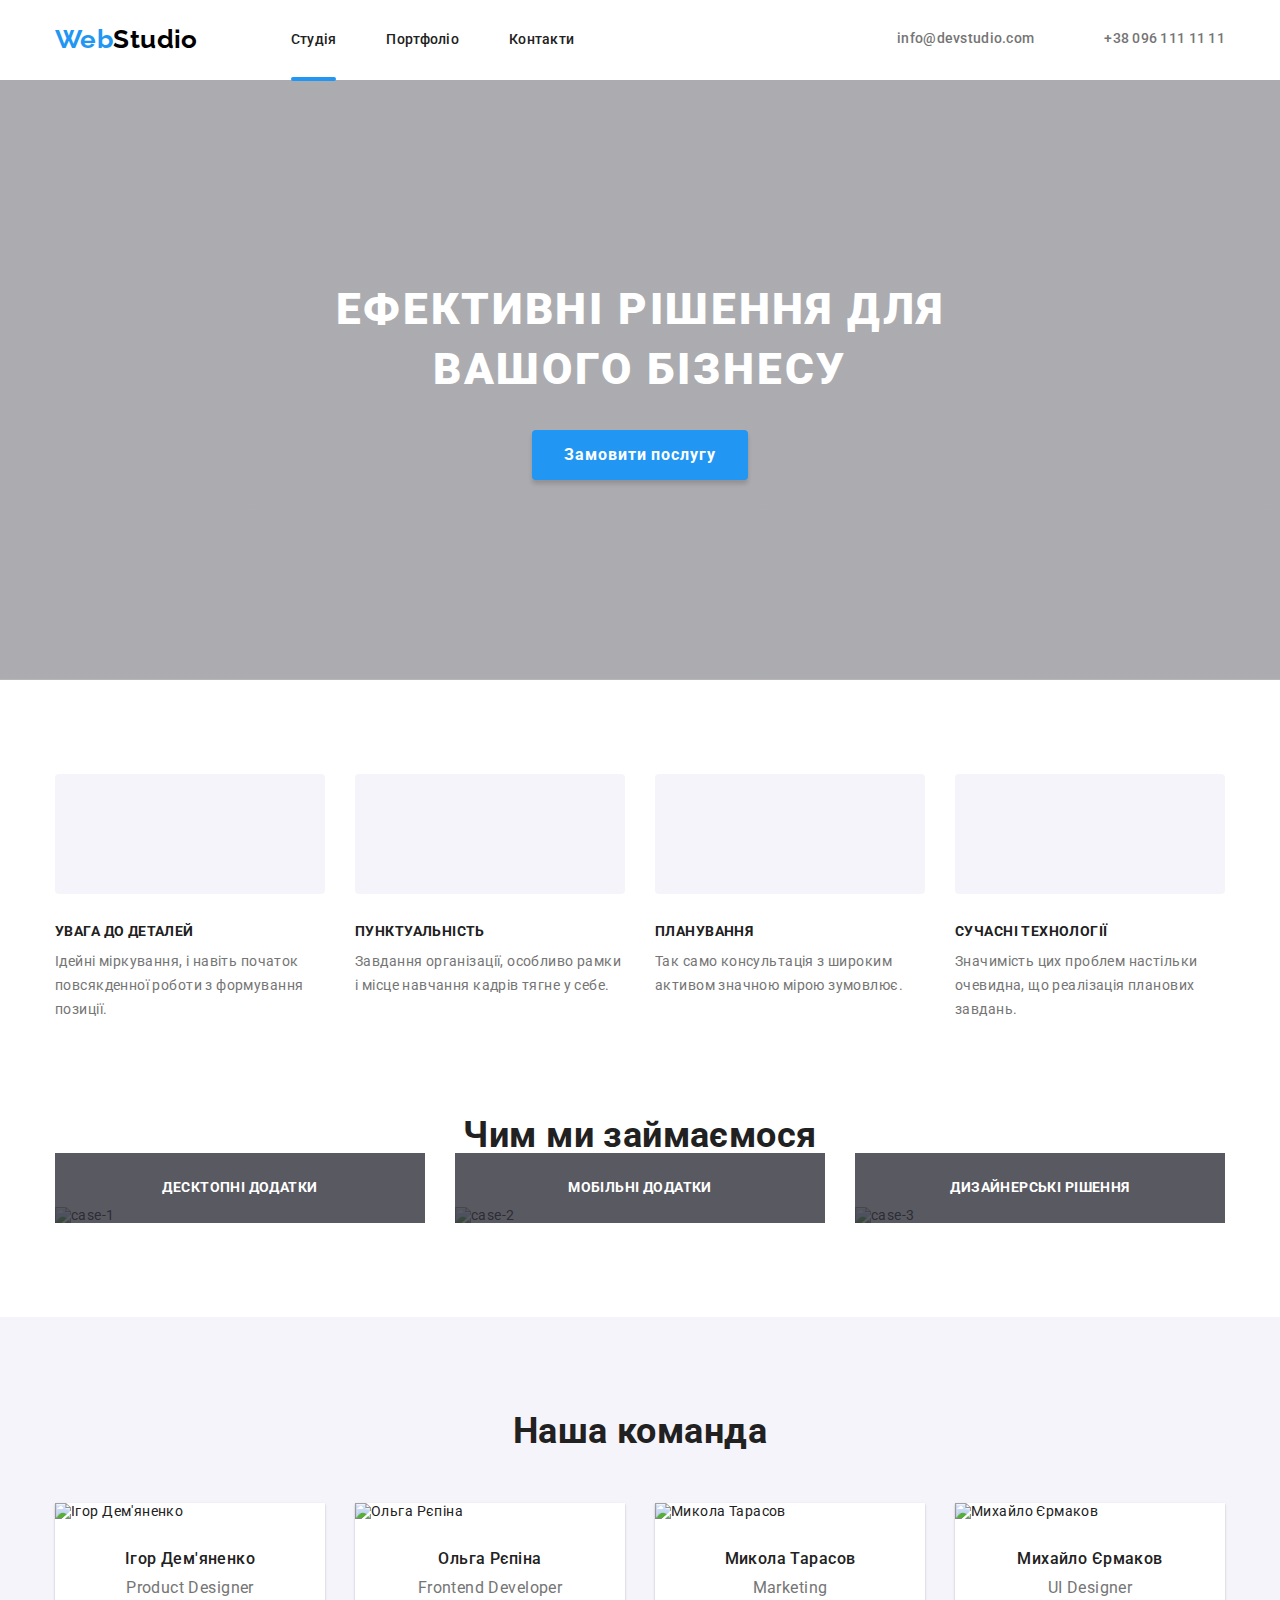
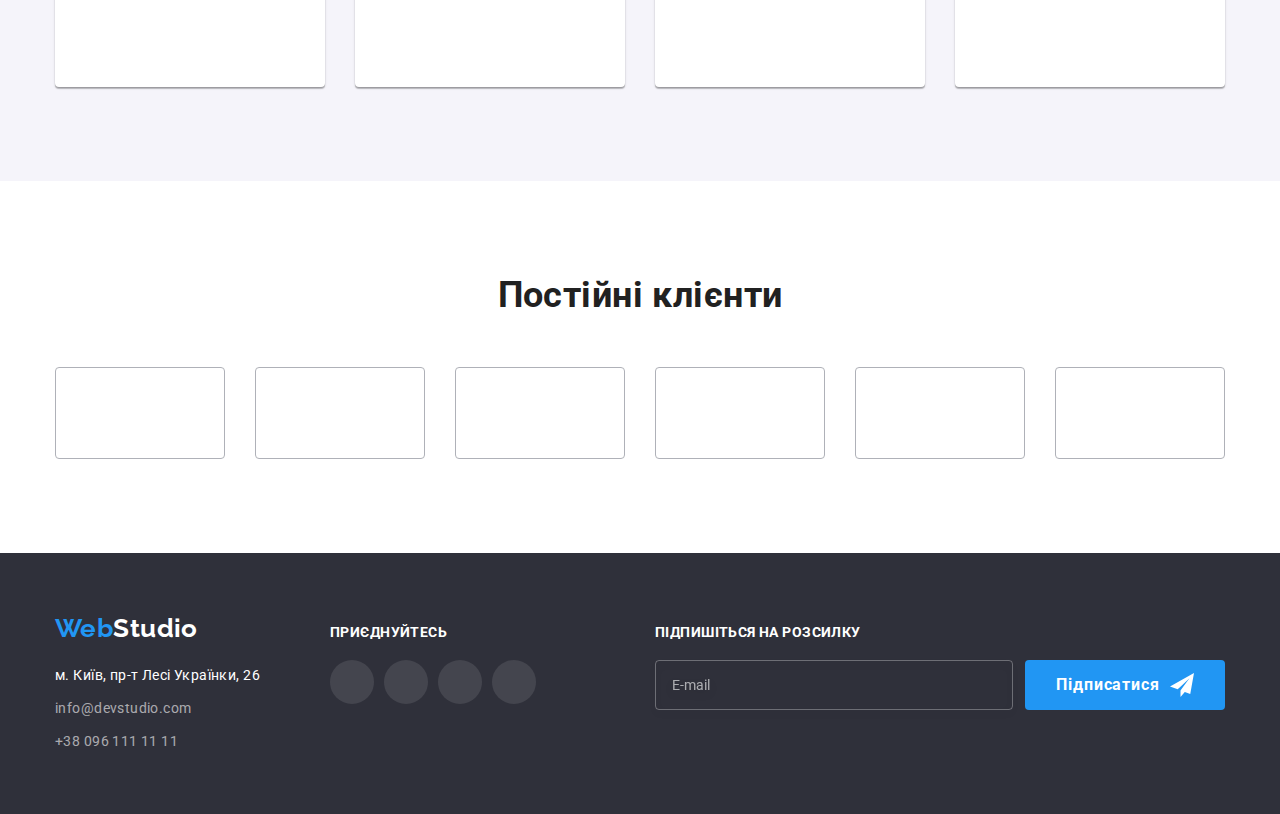
==== commit 9337bd43: "hw7" ====
--- a/index.html
+++ b/index.html
@@ -13,7 +13,7 @@
 		href="https://fonts.googleapis.com/css2?family=Oleo+Script&family=Raleway:wght@700&family=Roboto:wght@400;500;700;900&display=swap"
 		rel="stylesheet" />
 	<link rel="stylesheet" href="https://cdn.jsdelivr.net/npm/modern-normalize@1.1.0/modern-normalize.min.css">
-	<link rel="stylesheet" href="./css/styles.css" />
+	<link rel="stylesheet" href="./css/main.min.css" />
 </head>
 
 <body>
--- a/css/main.min.css
+++ b/css/main.min.css
@@ -0,0 +1 @@
+.visually-hidden{position:absolute;white-space:nowrap;width:1px;height:1px;overflow:hidden;border:0;padding:0;clip:rect(0 0 0 0);clip-path:inset(50%);margin:-1px}body{font-family:"Roboto",sans-serif;letter-spacing:.03em;font-size:14px;background:#fff;color:#212121}h1,h2,h3,h4,p{margin-top:0;margin-bottom:0}ul,ol{margin-top:0;margin-bottom:0;padding-left:0}ul,li{list-style:none}img{display:block}a{text-decoration:none}.conteiner{width:1200px;margin-left:auto;margin-right:auto;padding-left:15px;padding-right:15px}.section{padding-top:94px;padding-bottom:94px}.title{font-weight:700;font-size:36px;line-height:1.16;color:#212121;margin-bottom:50px;text-align:center}.add-flex{display:flex;align-items:center;justify-content:center}.overlay__what-we-do-text{font-weight:700;line-height:1.14;text-transform:uppercase;color:#fff}.overlay__what-we-do{position:absolute;display:flex;align-items:center;justify-content:center;height:70px;width:100%;bottom:0%;background-color:rgba(47,48,58,.8)}.overlay__portfolio-position{position:relative;overflow:hidden}.overlay{position:absolute;display:flex;align-items:center;justify-content:center;height:100%;width:100%;top:0;left:0;background-color:rgba(33,150,243,.9019607843);color:#fff;padding:10px;font-family:inherit;font-size:18px;line-height:1.56;overflow:auto;transform:translateY(101%);transition:transform 250ms linear}.project__boxes:hover .overlay,.project__boxes:focus .overlay{transform:translateY(0%)}.backdrop{position:fixed;top:0;left:0;z-index:100;width:100%;height:100%;background:rgba(0,0,0,.2);transition:visibility 250ms linear,opacity 250ms linear}.backdrop.is-hidden{visibility:hidden;opacity:0;pointer-events:none}.modal{position:absolute;top:50%;left:50%;transform:translate(-50%, -50%);width:528px;height:581px;background:#fff;padding:40px}.modal__close-button{height:30px;width:30px;background:#fff;border-radius:50%;border:1px solid rgba(0,0,0,.1);padding:0%;top:8px;right:8px;position:absolute;display:flex;align-items:center;justify-content:center;cursor:pointer;transition:fill 250ms cubic-bezier(0.4, 0, 0.2, 1) 0ms}.modal__close-button:hover,.modal__close-button:focus{fill:#188ce8}.backdrop__form-title{font-weight:700;font-size:20px;line-height:1.16;color:#212121;text-align:center;margin-bottom:12px}.modal__form{display:flex;flex-direction:column}.modal__form__lable{margin-bottom:10px}.modal__form__lable-comment{margin-bottom:20px}.modal__form__input{width:100%;height:40px;border:1px solid rgba(33,33,33,.2);border-radius:4px;padding-left:42px;transition:border-color 250ms cubic-bezier(0.4, 0, 0.2, 1) 0ms;cursor:pointer}.modal__form__input:focus,.modal__form__input:hover{border:1px solid #2196f3;outline:none}.modal__form__title-name{display:block;font-size:12px;line-height:1.16;letter-spacing:.01em;color:#757575;margin-bottom:4px}.modal__form__input-icons{position:relative;display:block}.modal__form__message{width:100%;height:120px;border:1px solid rgba(33,33,33,.2);border-radius:4px;padding-left:16px;padding-top:12px;font-size:12px;line-height:1.16;letter-spacing:.01em;resize:none;transition:border-color 250ms cubic-bezier(0.4, 0, 0.2, 1) 0ms}.modal__form__message:focus,.modal__form__message:hover{border:1px solid #2196f3;outline:none}.modal__form__message::placeholder{color:rgba(117,117,117,.5019607843)}.modal__form__icons{position:absolute;top:50%;left:0;display:block;transform:translateY(-50%);left:12px;transition:fill 250ms cubic-bezier(0.4, 0, 0.2, 1) 0ms;cursor:pointer}.modal__form__input:focus+.modal__form__icons,.modal__form__input:hover+.modal__form__icons{fill:#188ce8}.modal__form__check-box-lable{display:flex;align-items:center;justify-content:center;margin-bottom:30px}.modal__form__check-input{position:absolute;appearance:none}.modal__form__check-box-icons{height:15px;width:16px;border:1px solid rgba(0,0,0,.5);border-radius:2px;cursor:pointer;outline:none;margin-right:7px;font-size:14px;line-height:1.71}.modal__form__check-input:focus+.modal__form__check-box-icons{border:2px solid #000;transition:border-color 250ms cubic-bezier(0.4, 0, 0.2, 1) 0ms}.modal__form__check-input:checked+.modal__form__check-box-icons{background:#2196f3;border-color:#2196f3}.inside-check-box-icon{fill:#fff}.modal__form__check-input:checked+.modal__form__check-box-icons .inside-check-box-icon{display:block}.modal-check-box-text{line-height:1.71;letter-spacing:.03em;color:#757575}.modal__form__check-box-link{color:#2196f3;border-bottom:1px solid #2196f3}.main-button{background:#2196f3;box-shadow:0px 4px 4px rgba(0,0,0,.15);border-radius:4px;cursor:pointer;border:none}.main-button__text{font-family:inherit;font-weight:700;font-size:16px;line-height:1.88;color:#fff;letter-spacing:.06em;padding:10px 32px 10px 32px}.button__text{font-family:inherit;font-weight:500;font-size:16px;line-height:1.6;text-align:center;color:#212121;letter-spacing:.03em;border-radius:4px;cursor:pointer;background-color:#f5f4fa;border:none;padding:6px 22px 6px 22px;transition:background-color 250ms cubic-bezier(0.4, 0, 0.2, 1) 0ms,box-shadow 250ms cubic-bezier(0.4, 0, 0.2, 1) 0ms,color 250ms cubic-bezier(0.4, 0, 0.2, 1) 0ms}.button__text:hover,.button__text:focus{background-color:#2196f3;color:#fff;box-shadow:0px 3px 1px rgba(0,0,0,.1),0px 1px 2px rgba(0,0,0,.08),0px 2px 2px rgba(0,0,0,.12);border-radius:4px}.button__flex{display:flex;justify-content:center;margin-bottom:50px;gap:8px}.button__flex:last-child{margin-right:0}.modal__form__button-submit{width:200px;height:50px;margin:auto;font-family:inherit;font-weight:500;font-size:16px;line-height:1.6;text-align:center;color:#fff;letter-spacing:.03em;border-radius:4px;cursor:pointer;background-color:#2196f3;border:none;padding:10px 52px 10px 52px;transition:background-color 250ms cubic-bezier(0.4, 0, 0.2, 1) 0ms,box-shadow 250ms cubic-bezier(0.4, 0, 0.2, 1) 0ms}.modal__form__button-submit:hover,.modal__form__button-submit:focus{background-color:#188ce8;box-shadow:0px 3px 1px rgba(0,0,0,.1),0px 1px 2px rgba(0,0,0,.08),0px 2px 2px rgba(0,0,0,.12);border-radius:4px}.navigation__logo{font-family:"Raleway",sans-serif;font-size:26px;font-weight:700;line-height:1.19;text-align:left;color:#2196f3;cursor:pointer;display:block;padding-top:24px;padding-bottom:25px}.navigation__logo__text{color:#000;background:#fff}.navigation__position{position:relative}.current{color:#2196f3}.navigation__menu{font-weight:500;line-height:1.14;letter-spacing:.02em;color:#212121;display:block;padding-top:32px;padding-bottom:32px;transition:color 250ms cubic-bezier(0.4, 0, 0.2, 1) 0ms}.navigation__menu:hover,.navigation__menu:focus{color:#2196f3}.navigation__menu.current::after{display:block;content:"";position:absolute;left:0;bottom:-1px;width:100%;height:4px;border-radius:2px;background-color:#2196f3}.navigation__indents-menu{margin-left:93px;gap:50px}.indents-contacts{margin-left:auto;gap:50px}.header-contacts{font-weight:500;line-height:1.14;letter-spacing:.02em;color:#757575;padding-top:24px;padding-bottom:25px;display:flex;align-items:center;transition:color 250ms cubic-bezier(0.4, 0, 0.2, 1) 0ms}.header-contacts:hover,.header-contacts:focus{color:#188ce8}.header-contacts__icon-mail{margin-right:10px;width:16px;height:12px;fill:currentColor}.header-contacts__icon-phone{margin-right:10px;width:10px;height:16px;fill:currentColor}.header-border{border-bottom:1px solid #ececec}.main-hat{padding-top:200px;padding-bottom:200px;text-align:center;background-image:linear-gradient(rgba(47, 48, 58, 0.4), rgba(47, 48, 58, 0.4)),url("../images/bg-img.jpg");background-position:center;background-repeat:no-repeat;max-width:1600px;max-height:600px;margin:auto}.main-hat__title{font-weight:900;font-size:44px;line-height:1.36;letter-spacing:.06em;text-transform:uppercase;color:#fff;margin-bottom:30px;width:59.5238095238%;margin-left:auto;margin-right:auto}.our-features__title{font-weight:700;line-height:1.14;text-transform:uppercase;color:#212121;font-size:14px;margin-bottom:10px}.our-features__title-text{line-height:1.71;color:#757575}.our-features{display:flex;gap:30px}.our-features__icon-box{display:block;width:270px;height:120px;background-color:#f5f4fa;border-radius:4px;margin-bottom:30px}.our-features__icon{width:70px;height:70px;margin:25px 100px 25px 100px}.padding-zero{padding-top:0}.team{background:#f5f4fa}.team__co-wockers-box{background:#fff;box-shadow:0px 1px 3px rgba(0,0,0,.12),0px 1px 1px rgba(0,0,0,.14),0px 2px 1px rgba(0,0,0,.2);border-radius:0px 0px 4px 4px}.team__co-wockers-name{font-weight:500;font-size:16px;line-height:1.19;color:#212121;text-align:center;margin-bottom:10px}.team__speciality{font-size:16px;line-height:1.19;color:#757575;text-align:center}.team__text-padding{padding-top:30px;padding-bottom:30px}.team__add-flex{display:flex;justify-content:center;margin-top:16px;gap:10px}.team__add-flex__box{display:flex;align-items:center;justify-content:center;width:44px;height:44px;border-radius:50%;color:#afb1b8;transition:background-color 250ms cubic-bezier(0.4, 0, 0.2, 1) 0ms,color 250ms cubic-bezier(0.4, 0, 0.2, 1) 0ms}.team__add-flex__box:hover,.team__add-flex__box:focus{background-color:#188ce8;color:#fff}.team__social-link__box{width:20px;height:20px;fill:currentColor}.partners-company__link{display:flex;align-items:center;justify-content:center;width:170px;height:92px;border:1px solid currentColor;border-radius:4px;color:#afb1b8;transition:color 250ms cubic-bezier(0.4, 0, 0.2, 1) 0ms}.partners-company__link:hover,.partners-company__link:focus{color:#188ce8}.partners-company__link-icon{width:106px;height:60px;fill:currentColor}.footer{padding-top:60px;padding-bottom:60px;background:#2f303a;align-items:baseline}.footer__logo{font-family:"Raleway",sans-serif;font-size:26px;font-weight:700;line-height:1.19;text-align:left;color:#2196f3;cursor:pointer}.footer__logo-studio{color:#fff;background-color:#2f303a;margin-bottom:20px}.address{font-style:normal;margin-top:20px}.address__ave{line-height:1.71;color:#fff}.address__item:not(:last-child){margin-bottom:9px}.footer__mail{line-height:1.71;color:rgba(255,255,255,.6);transition:color 250ms cubic-bezier(0.4, 0, 0.2, 1) 0ms}.footer__mail:hover,.footer__mail:focus{color:#2196f3}.footer__phone{line-height:1.71;color:rgba(255,255,255,.6);transition:color 250ms cubic-bezier(0.4, 0, 0.2, 1) 0ms}.footer__phone:hover,.footer__phone:focus{color:#2196f3}.join__location{display:flex;align-items:baseline}.join__logo-margin{margin-right:70px}.join__title{font-weight:700;font-size:14px;line-height:1.16;color:#fff;letter-spacing:.03em;text-transform:uppercase;margin-bottom:20px}.join__add-flex{display:flex;gap:10px}.join__box__add-flex{display:flex;align-items:center;justify-content:center;width:44px;height:44px;border-radius:50%;color:#afb1b8;background-color:rgba(255,255,255,.1);transition:background-color 250ms cubic-bezier(0.4, 0, 0.2, 1) 0ms}.join__box__add-flex:hover,.join__box__add-flex:focus{background-color:#188ce8;color:#fff}.join__social-link-box{width:20px;height:20px;fill:#fff}.subscribe{margin-left:auto}.subscribe__add-flex{display:flex;gap:12px}.subscribe__box-add-flex{width:358px;height:50px;background-color:inherit;border:1px solid rgba(255,255,255,.3);filter:drop-shadow(0px 4px 4px rgba(0, 0, 0, 0.15));border-radius:4px;padding-left:16px;cursor:pointer;color:#fff}.subscribe__box-add-flex::placeholder{color:rgba(255,255,255,.6)}.subscribe__button-submit__modal-form{display:inline-flex;justify-content:center;align-items:center;gap:10px;height:50px;width:200px;font-family:inherit;font-weight:700;font-size:16px;line-height:1.88;color:#fff;letter-spacing:.06em;border-radius:4px;cursor:pointer;background-color:#2196f3;border:none;transition:background-color 250ms cubic-bezier(0.4, 0, 0.2, 1) 0ms,box-shadow 250ms cubic-bezier(0.4, 0, 0.2, 1) 0ms}.subscribe__button-submit__modal-form:hover,.subscribe__button-submit__modal-form:focus{background-color:#188ce8;box-shadow:0px 3px 1px rgba(0,0,0,.1),0px 1px 2px rgba(0,0,0,.08),0px 2px 2px rgba(0,0,0,.12);border-radius:4px}.subscribe__modal-form-icon-tg{width:24px;height:24px;transition:fill 250ms cubic-bezier(0.4, 0, 0.2, 1) 0ms;cursor:pointer;fill:#fff}.project{display:flex;flex-wrap:wrap;gap:30px}.project__boxes{display:block;transition:box-shadow 250ms cubic-bezier(0.4, 0, 0.2, 1) 0ms}.project__boxes:hover,.project__boxes:focus{box-shadow:0px 1px 1px rgba(0,0,0,.12),0px 4px 4px rgba(0,0,0,.06),1px 4px 6px rgba(0,0,0,.16)}.img__title{font-weight:700;font-size:18px;line-height:2;letter-spacing:.06em;color:#212121;margin-bottom:4px}.img__type{font-size:16px;line-height:1.88;color:#757575}.img__text-padding{padding:20px 24px 20px 24px;border:1px solid #eee;border-top:none}/*# sourceMappingURL=main.min.css.map */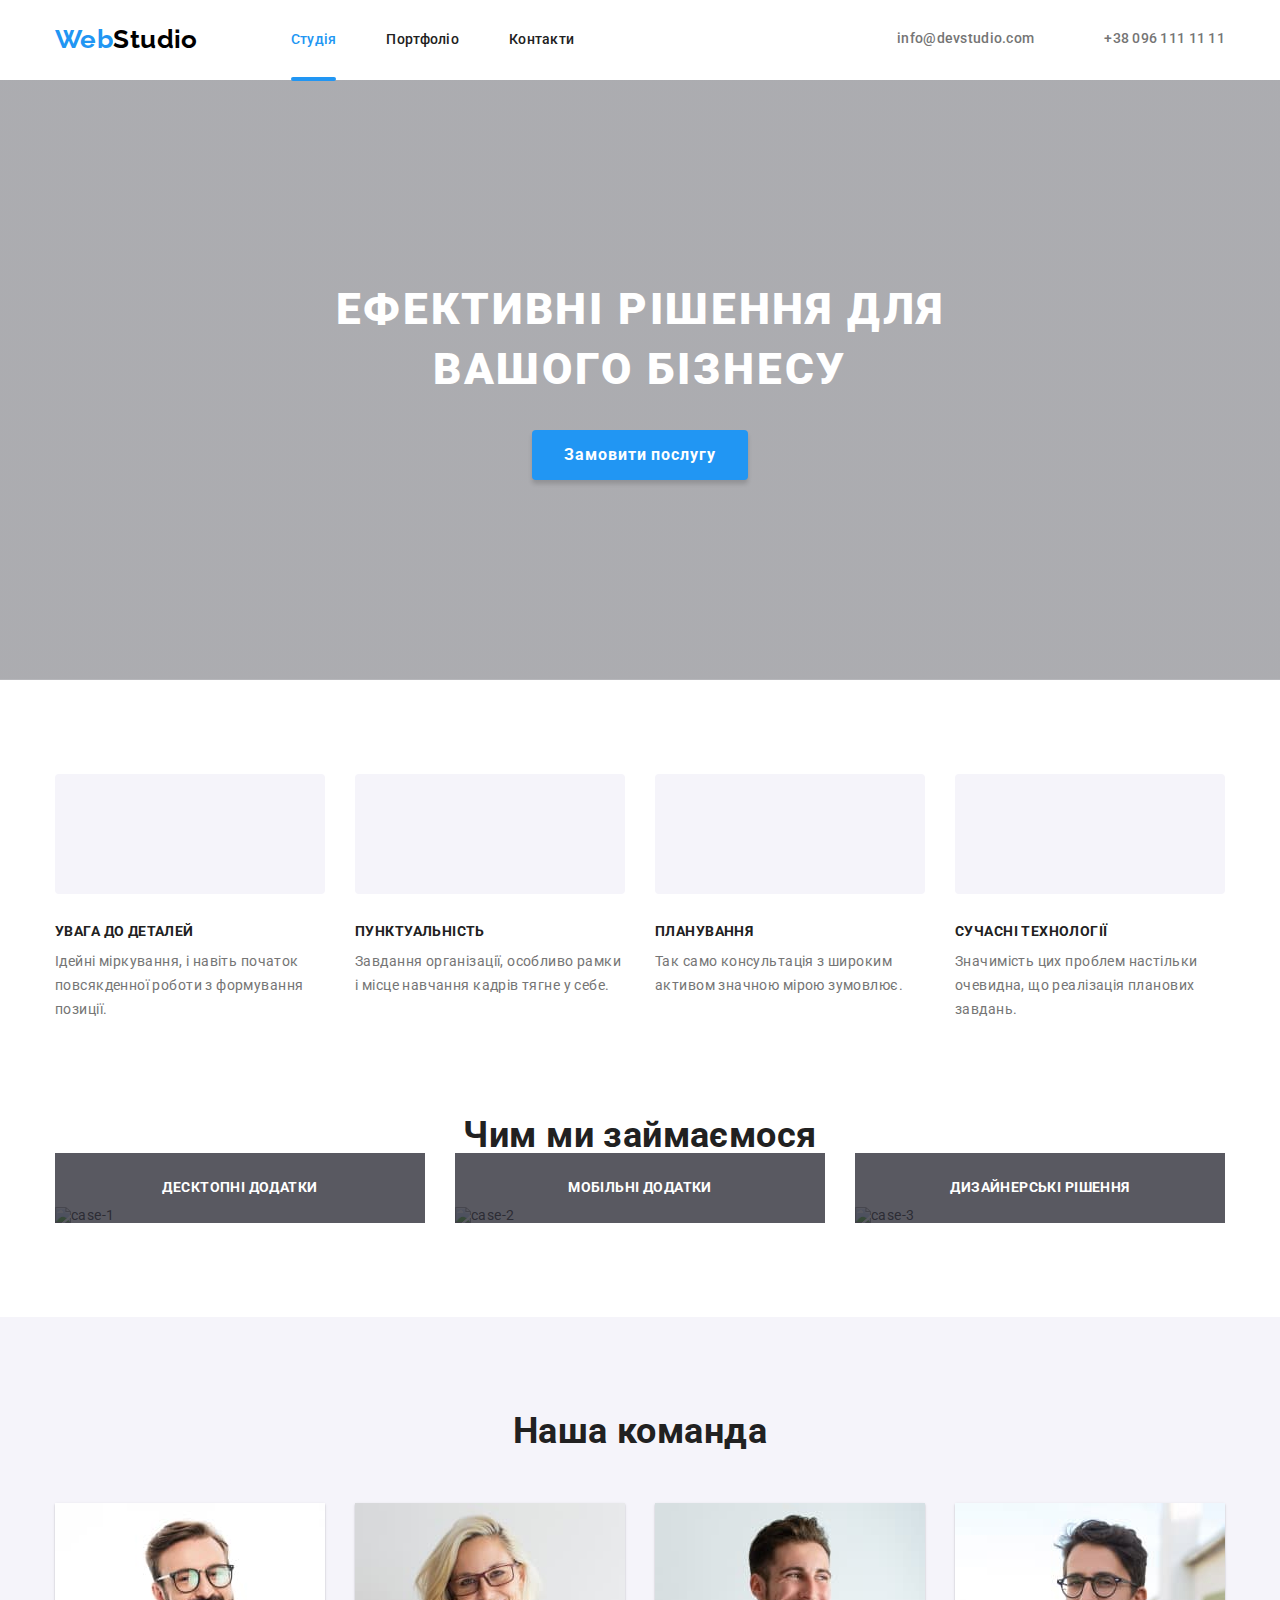
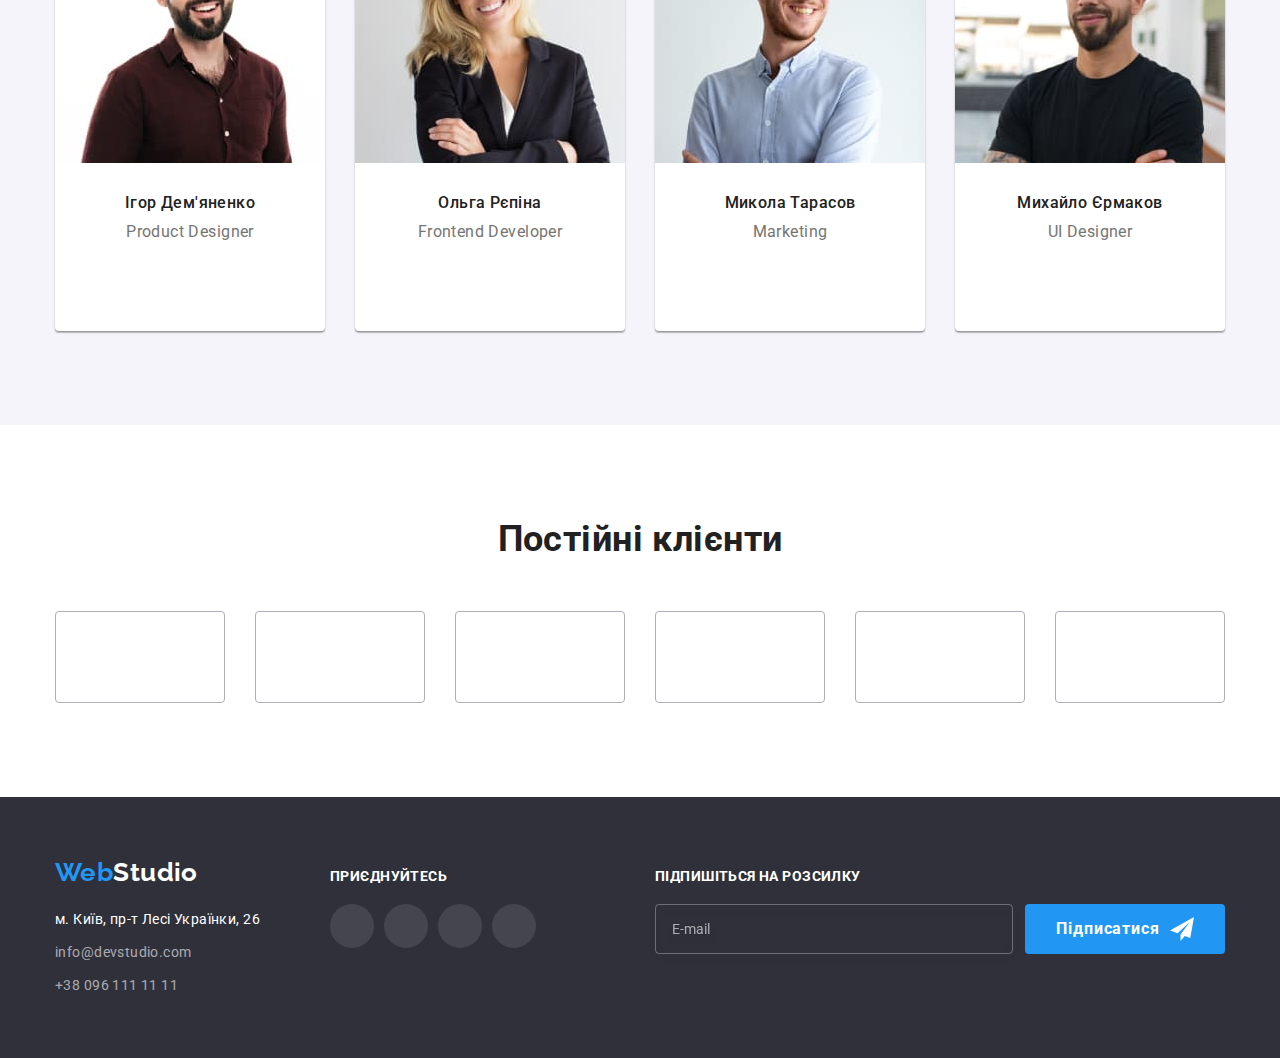
==== commit 591f829b: "team-foto" ====
--- a/index.html
+++ b/index.html
@@ -149,7 +149,17 @@
 				<h2 class="title">Наша команда</h2>
 				<ul class="our-features">
 					<li class="team__co-wockers-box">
-						<img src="./images/team/igor-demian-min.jpg" alt="Ігор Дем'яненко" width="270" />
+						<picture>
+							<source srcset="./images/team/igor-demian-pc.jpg 1x, ./images/team/igor-demian-pc@2x.jpg 2x"
+								media="(min-width: 1200px)">
+							<source
+								srcset="./images/team/igor-demian-tab.jpg 1x, ./images/team/igor-demian-tab@2x.jpg 2x"
+								media="(min-width: 768px)">
+							<source
+								srcset="./images/team/igor-demian-mob.jpg 1x, ./images/team/igor-demian-mob@2x.jpg 2x"
+								media="(max-width: 767px)">
+							<img src="./images/team/igor-demian-mob.jpg" alt="Ігор Дем'яненко" width="270" />
+						</picture>
 						<div class="team__text-padding">
 							<h3 class="team__co-wockers-name">Ігор Дем'яненко</h3>
 							<p class="team__speciality">Product Designer</p>
@@ -194,7 +204,17 @@
 
 					</li>
 					<li class="team__co-wockers-box">
-						<img src="./images/team/olga-repina-min.jpg" alt="Ольга Рєпіна" width="270" />
+						<picture>
+							<source srcset="./images/team/olga-repina-pc.jpg 1x, ./images/team/olga-repina-pc@2x.jpg 2x"
+								media="(min-width: 1200px)">
+							<source
+								srcset="./images/team/olga-repina-tab.jpg 1x, ./images/team/olga-repina-tab@2x.jpg 2x"
+								media="(min-width: 768px)">
+							<source
+								srcset="./images/team/olga-repina-mob.jpg 1x, ./images/team/olga-repina-mob@2x.jpg 2x"
+								media="(max-width: 767px)">
+							<img src="./images/team/olga-repina-mob.jpg" alt="Ольга Рєпіна" width="270" />
+						</picture>
 						<div class="team__text-padding">
 							<h3 class="team__co-wockers-name">Ольга Рєпіна</h3>
 							<p class="team__speciality">Frontend Developer</p>
@@ -237,7 +257,18 @@
 
 					</li>
 					<li class="team__co-wockers-box">
-						<img src="./images/team/mikola-tarasov-min.jpg" alt="Микола Тарасов" width="270" />
+						<picture>
+							<source
+								srcset="./images/team/mikola-tarasov-pc.jpg 1x, ./images/team/mikola-tarasov-pc@2x.jpg 2x"
+								media="(min-width: 1200px)">
+							<source
+								srcset="./images/team/mikola-tarasov-tab.jpg 1x, ./images/team/mikola-tarasov-tab@2x.jpg 2x"
+								media="(min-width: 768px)">
+							<source
+								srcset="./images/team/mikola-tarasov-mob.jpg 1x, ./images/team/mikola-tarasov-mob@2x.jpg 2x"
+								media="(max-width: 767px)">
+							<img src="./images/team/mikola-tarasov-mob.jpg" alt="Микола Тарасов" width="270" />
+						</picture>
 						<div class="team__text-padding">
 							<h3 class="team__co-wockers-name">Микола Тарасов</h3>
 							<p class="team__speciality">Marketing</p>
@@ -280,7 +311,18 @@
 						</div>
 					</li>
 					<li class="team__co-wockers-box">
-						<img src="./images/team/mixailo-ermakov-min.jpg" alt="Михайло Єрмаков" width="270" />
+						<picture>
+							<source
+								srcset="./images/team/mixailo-ermakov-pc.jpg 1x, ./images/team/mixailo-ermakov-pc@2x.jpg 2x"
+								media="(min-width: 1200px)">
+							<source
+								srcset="./images/team/mixailo-ermakov-tab.jpg 1x, ./images/team/mixailo-ermakov-tab@2x.jpg 2x"
+								media="(min-width: 768px)">
+							<source
+								srcset="./images/team/mixailo-ermakov-mob.jpg 1x, ./images/team/mixailo-ermakov-mob@2x.jpg 2x"
+								media="(max-width: 767px)">
+							<img src="./images/team/mixailo-ermakov-mob.jpg" alt="Михайло Єрмаков" width="270" />
+						</picture>
 						<div class="team__text-padding">
 							<h3 class="team__co-wockers-name">Михайло Єрмаков</h3>
 							<p class="team__speciality">UI Designer</p>
--- a/css/main.min.css
+++ b/css/main.min.css
@@ -1 +1 @@
-.visually-hidden{position:absolute;white-space:nowrap;width:1px;height:1px;overflow:hidden;border:0;padding:0;clip:rect(0 0 0 0);clip-path:inset(50%);margin:-1px}body{font-family:"Roboto",sans-serif;letter-spacing:.03em;font-size:14px;background:#fff;color:#212121}h1,h2,h3,h4,p{margin-top:0;margin-bottom:0}ul,ol{margin-top:0;margin-bottom:0;padding-left:0}ul,li{list-style:none}img{display:block}a{text-decoration:none}.conteiner{width:1200px;margin-left:auto;margin-right:auto;padding-left:15px;padding-right:15px}.section{padding-top:94px;padding-bottom:94px}.title{font-weight:700;font-size:36px;line-height:1.16;color:#212121;margin-bottom:50px;text-align:center}.add-flex{display:flex;align-items:center;justify-content:center}.overlay__what-we-do-text{font-weight:700;line-height:1.14;text-transform:uppercase;color:#fff}.overlay__what-we-do{position:absolute;display:flex;align-items:center;justify-content:center;height:70px;width:100%;bottom:0%;background-color:rgba(47,48,58,.8)}.overlay__portfolio-position{position:relative;overflow:hidden}.overlay{position:absolute;display:flex;align-items:center;justify-content:center;height:100%;width:100%;top:0;left:0;background-color:rgba(33,150,243,.9019607843);color:#fff;padding:10px;font-family:inherit;font-size:18px;line-height:1.56;overflow:auto;transform:translateY(101%);transition:transform 250ms linear}.project__boxes:hover .overlay,.project__boxes:focus .overlay{transform:translateY(0%)}.backdrop{position:fixed;top:0;left:0;z-index:100;width:100%;height:100%;background:rgba(0,0,0,.2);transition:visibility 250ms linear,opacity 250ms linear}.backdrop.is-hidden{visibility:hidden;opacity:0;pointer-events:none}.modal{position:absolute;top:50%;left:50%;transform:translate(-50%, -50%);width:528px;height:581px;background:#fff;padding:40px}.modal__close-button{height:30px;width:30px;background:#fff;border-radius:50%;border:1px solid rgba(0,0,0,.1);padding:0%;top:8px;right:8px;position:absolute;display:flex;align-items:center;justify-content:center;cursor:pointer;transition:fill 250ms cubic-bezier(0.4, 0, 0.2, 1) 0ms}.modal__close-button:hover,.modal__close-button:focus{fill:#188ce8}.backdrop__form-title{font-weight:700;font-size:20px;line-height:1.16;color:#212121;text-align:center;margin-bottom:12px}.modal__form{display:flex;flex-direction:column}.modal__form__lable{margin-bottom:10px}.modal__form__lable-comment{margin-bottom:20px}.modal__form__input{width:100%;height:40px;border:1px solid rgba(33,33,33,.2);border-radius:4px;padding-left:42px;transition:border-color 250ms cubic-bezier(0.4, 0, 0.2, 1) 0ms;cursor:pointer}.modal__form__input:focus,.modal__form__input:hover{border:1px solid #2196f3;outline:none}.modal__form__title-name{display:block;font-size:12px;line-height:1.16;letter-spacing:.01em;color:#757575;margin-bottom:4px}.modal__form__input-icons{position:relative;display:block}.modal__form__message{width:100%;height:120px;border:1px solid rgba(33,33,33,.2);border-radius:4px;padding-left:16px;padding-top:12px;font-size:12px;line-height:1.16;letter-spacing:.01em;resize:none;transition:border-color 250ms cubic-bezier(0.4, 0, 0.2, 1) 0ms}.modal__form__message:focus,.modal__form__message:hover{border:1px solid #2196f3;outline:none}.modal__form__message::placeholder{color:rgba(117,117,117,.5019607843)}.modal__form__icons{position:absolute;top:50%;left:0;display:block;transform:translateY(-50%);left:12px;transition:fill 250ms cubic-bezier(0.4, 0, 0.2, 1) 0ms;cursor:pointer}.modal__form__input:focus+.modal__form__icons,.modal__form__input:hover+.modal__form__icons{fill:#188ce8}.modal__form__check-box-lable{display:flex;align-items:center;justify-content:center;margin-bottom:30px}.modal__form__check-input{position:absolute;appearance:none}.modal__form__check-box-icons{height:15px;width:16px;border:1px solid rgba(0,0,0,.5);border-radius:2px;cursor:pointer;outline:none;margin-right:7px;font-size:14px;line-height:1.71}.modal__form__check-input:focus+.modal__form__check-box-icons{border:2px solid #000;transition:border-color 250ms cubic-bezier(0.4, 0, 0.2, 1) 0ms}.modal__form__check-input:checked+.modal__form__check-box-icons{background:#2196f3;border-color:#2196f3}.inside-check-box-icon{fill:#fff}.modal__form__check-input:checked+.modal__form__check-box-icons .inside-check-box-icon{display:block}.modal-check-box-text{line-height:1.71;letter-spacing:.03em;color:#757575}.modal__form__check-box-link{color:#2196f3;border-bottom:1px solid #2196f3}.main-button{background:#2196f3;box-shadow:0px 4px 4px rgba(0,0,0,.15);border-radius:4px;cursor:pointer;border:none}.main-button__text{font-family:inherit;font-weight:700;font-size:16px;line-height:1.88;color:#fff;letter-spacing:.06em;padding:10px 32px 10px 32px}.button__text{font-family:inherit;font-weight:500;font-size:16px;line-height:1.6;text-align:center;color:#212121;letter-spacing:.03em;border-radius:4px;cursor:pointer;background-color:#f5f4fa;border:none;padding:6px 22px 6px 22px;transition:background-color 250ms cubic-bezier(0.4, 0, 0.2, 1) 0ms,box-shadow 250ms cubic-bezier(0.4, 0, 0.2, 1) 0ms,color 250ms cubic-bezier(0.4, 0, 0.2, 1) 0ms}.button__text:hover,.button__text:focus{background-color:#2196f3;color:#fff;box-shadow:0px 3px 1px rgba(0,0,0,.1),0px 1px 2px rgba(0,0,0,.08),0px 2px 2px rgba(0,0,0,.12);border-radius:4px}.button__flex{display:flex;justify-content:center;margin-bottom:50px;gap:8px}.button__flex:last-child{margin-right:0}.modal__form__button-submit{width:200px;height:50px;margin:auto;font-family:inherit;font-weight:500;font-size:16px;line-height:1.6;text-align:center;color:#fff;letter-spacing:.03em;border-radius:4px;cursor:pointer;background-color:#2196f3;border:none;padding:10px 52px 10px 52px;transition:background-color 250ms cubic-bezier(0.4, 0, 0.2, 1) 0ms,box-shadow 250ms cubic-bezier(0.4, 0, 0.2, 1) 0ms}.modal__form__button-submit:hover,.modal__form__button-submit:focus{background-color:#188ce8;box-shadow:0px 3px 1px rgba(0,0,0,.1),0px 1px 2px rgba(0,0,0,.08),0px 2px 2px rgba(0,0,0,.12);border-radius:4px}.navigation__logo{font-family:"Raleway",sans-serif;font-size:26px;font-weight:700;line-height:1.19;text-align:left;color:#2196f3;cursor:pointer;display:block;padding-top:24px;padding-bottom:25px}.navigation__logo__text{color:#000;background:#fff}.navigation__position{position:relative}.current{color:#2196f3}.navigation__menu{font-weight:500;line-height:1.14;letter-spacing:.02em;color:#212121;display:block;padding-top:32px;padding-bottom:32px;transition:color 250ms cubic-bezier(0.4, 0, 0.2, 1) 0ms}.navigation__menu:hover,.navigation__menu:focus{color:#2196f3}.navigation__menu.current::after{display:block;content:"";position:absolute;left:0;bottom:-1px;width:100%;height:4px;border-radius:2px;background-color:#2196f3}.navigation__indents-menu{margin-left:93px;gap:50px}.indents-contacts{margin-left:auto;gap:50px}.header-contacts{font-weight:500;line-height:1.14;letter-spacing:.02em;color:#757575;padding-top:24px;padding-bottom:25px;display:flex;align-items:center;transition:color 250ms cubic-bezier(0.4, 0, 0.2, 1) 0ms}.header-contacts:hover,.header-contacts:focus{color:#188ce8}.header-contacts__icon-mail{margin-right:10px;width:16px;height:12px;fill:currentColor}.header-contacts__icon-phone{margin-right:10px;width:10px;height:16px;fill:currentColor}.header-border{border-bottom:1px solid #ececec}.main-hat{padding-top:200px;padding-bottom:200px;text-align:center;background-image:linear-gradient(rgba(47, 48, 58, 0.4), rgba(47, 48, 58, 0.4)),url("../images/bg-img.jpg");background-position:center;background-repeat:no-repeat;max-width:1600px;max-height:600px;margin:auto}.main-hat__title{font-weight:900;font-size:44px;line-height:1.36;letter-spacing:.06em;text-transform:uppercase;color:#fff;margin-bottom:30px;width:59.5238095238%;margin-left:auto;margin-right:auto}.our-features__title{font-weight:700;line-height:1.14;text-transform:uppercase;color:#212121;font-size:14px;margin-bottom:10px}.our-features__title-text{line-height:1.71;color:#757575}.our-features{display:flex;gap:30px}.our-features__icon-box{display:block;width:270px;height:120px;background-color:#f5f4fa;border-radius:4px;margin-bottom:30px}.our-features__icon{width:70px;height:70px;margin:25px 100px 25px 100px}.padding-zero{padding-top:0}.team{background:#f5f4fa}.team__co-wockers-box{background:#fff;box-shadow:0px 1px 3px rgba(0,0,0,.12),0px 1px 1px rgba(0,0,0,.14),0px 2px 1px rgba(0,0,0,.2);border-radius:0px 0px 4px 4px}.team__co-wockers-name{font-weight:500;font-size:16px;line-height:1.19;color:#212121;text-align:center;margin-bottom:10px}.team__speciality{font-size:16px;line-height:1.19;color:#757575;text-align:center}.team__text-padding{padding-top:30px;padding-bottom:30px}.team__add-flex{display:flex;justify-content:center;margin-top:16px;gap:10px}.team__add-flex__box{display:flex;align-items:center;justify-content:center;width:44px;height:44px;border-radius:50%;color:#afb1b8;transition:background-color 250ms cubic-bezier(0.4, 0, 0.2, 1) 0ms,color 250ms cubic-bezier(0.4, 0, 0.2, 1) 0ms}.team__add-flex__box:hover,.team__add-flex__box:focus{background-color:#188ce8;color:#fff}.team__social-link__box{width:20px;height:20px;fill:currentColor}.partners-company__link{display:flex;align-items:center;justify-content:center;width:170px;height:92px;border:1px solid currentColor;border-radius:4px;color:#afb1b8;transition:color 250ms cubic-bezier(0.4, 0, 0.2, 1) 0ms}.partners-company__link:hover,.partners-company__link:focus{color:#188ce8}.partners-company__link-icon{width:106px;height:60px;fill:currentColor}.footer{padding-top:60px;padding-bottom:60px;background:#2f303a;align-items:baseline}.footer__logo{font-family:"Raleway",sans-serif;font-size:26px;font-weight:700;line-height:1.19;text-align:left;color:#2196f3;cursor:pointer}.footer__logo-studio{color:#fff;background-color:#2f303a;margin-bottom:20px}.address{font-style:normal;margin-top:20px}.address__ave{line-height:1.71;color:#fff}.address__item:not(:last-child){margin-bottom:9px}.footer__mail{line-height:1.71;color:rgba(255,255,255,.6);transition:color 250ms cubic-bezier(0.4, 0, 0.2, 1) 0ms}.footer__mail:hover,.footer__mail:focus{color:#2196f3}.footer__phone{line-height:1.71;color:rgba(255,255,255,.6);transition:color 250ms cubic-bezier(0.4, 0, 0.2, 1) 0ms}.footer__phone:hover,.footer__phone:focus{color:#2196f3}.join__location{display:flex;align-items:baseline}.join__logo-margin{margin-right:70px}.join__title{font-weight:700;font-size:14px;line-height:1.16;color:#fff;letter-spacing:.03em;text-transform:uppercase;margin-bottom:20px}.join__add-flex{display:flex;gap:10px}.join__box__add-flex{display:flex;align-items:center;justify-content:center;width:44px;height:44px;border-radius:50%;color:#afb1b8;background-color:rgba(255,255,255,.1);transition:background-color 250ms cubic-bezier(0.4, 0, 0.2, 1) 0ms}.join__box__add-flex:hover,.join__box__add-flex:focus{background-color:#188ce8;color:#fff}.join__social-link-box{width:20px;height:20px;fill:#fff}.subscribe{margin-left:auto}.subscribe__add-flex{display:flex;gap:12px}.subscribe__box-add-flex{width:358px;height:50px;background-color:inherit;border:1px solid rgba(255,255,255,.3);filter:drop-shadow(0px 4px 4px rgba(0, 0, 0, 0.15));border-radius:4px;padding-left:16px;cursor:pointer;color:#fff}.subscribe__box-add-flex::placeholder{color:rgba(255,255,255,.6)}.subscribe__button-submit__modal-form{display:inline-flex;justify-content:center;align-items:center;gap:10px;height:50px;width:200px;font-family:inherit;font-weight:700;font-size:16px;line-height:1.88;color:#fff;letter-spacing:.06em;border-radius:4px;cursor:pointer;background-color:#2196f3;border:none;transition:background-color 250ms cubic-bezier(0.4, 0, 0.2, 1) 0ms,box-shadow 250ms cubic-bezier(0.4, 0, 0.2, 1) 0ms}.subscribe__button-submit__modal-form:hover,.subscribe__button-submit__modal-form:focus{background-color:#188ce8;box-shadow:0px 3px 1px rgba(0,0,0,.1),0px 1px 2px rgba(0,0,0,.08),0px 2px 2px rgba(0,0,0,.12);border-radius:4px}.subscribe__modal-form-icon-tg{width:24px;height:24px;transition:fill 250ms cubic-bezier(0.4, 0, 0.2, 1) 0ms;cursor:pointer;fill:#fff}.project{display:flex;flex-wrap:wrap;gap:30px}.project__boxes{display:block;transition:box-shadow 250ms cubic-bezier(0.4, 0, 0.2, 1) 0ms}.project__boxes:hover,.project__boxes:focus{box-shadow:0px 1px 1px rgba(0,0,0,.12),0px 4px 4px rgba(0,0,0,.06),1px 4px 6px rgba(0,0,0,.16)}.img__title{font-weight:700;font-size:18px;line-height:2;letter-spacing:.06em;color:#212121;margin-bottom:4px}.img__type{font-size:16px;line-height:1.88;color:#757575}.img__text-padding{padding:20px 24px 20px 24px;border:1px solid #eee;border-top:none}/*# sourceMappingURL=main.min.css.map */+.visually-hidden{position:absolute;white-space:nowrap;width:1px;height:1px;overflow:hidden;border:0;padding:0;clip:rect(0 0 0 0);clip-path:inset(50%);margin:-1px}body{font-family:"Roboto",sans-serif;letter-spacing:.03em;font-size:14px;background:#fff;color:#212121}h1,h2,h3,h4,p{margin-top:0;margin-bottom:0}ul,ol{margin-top:0;margin-bottom:0;padding-left:0}ul,li{list-style:none}img{display:block}a{text-decoration:none}.conteiner{width:1200px;margin-left:auto;margin-right:auto;padding-left:15px;padding-right:15px}.section{padding-top:94px;padding-bottom:94px}.title{font-weight:700;font-size:36px;line-height:1.16;color:#212121;margin-bottom:50px;text-align:center}.add-flex{display:flex;align-items:center;justify-content:center}.overlay__what-we-do-text{font-weight:700;line-height:1.14;text-transform:uppercase;color:#fff}.overlay__what-we-do{position:absolute;display:flex;align-items:center;justify-content:center;height:70px;width:100%;bottom:0%;background-color:rgba(47,48,58,.8)}.overlay__portfolio-position{position:relative;overflow:hidden}.overlay{position:absolute;display:flex;align-items:center;justify-content:center;height:100%;width:100%;top:0;left:0;background-color:rgba(33,150,243,.9019607843);color:#fff;padding:10px;font-family:inherit;font-size:18px;line-height:1.56;overflow:auto;transform:translateY(101%);transition:transform 250ms linear}.project__boxes:hover .overlay,.project__boxes:focus .overlay{transform:translateY(0%)}.backdrop{position:fixed;top:0;left:0;z-index:100;width:100%;height:100%;background:rgba(0,0,0,.2);transition:visibility 250ms linear,opacity 250ms linear}.backdrop.is-hidden{visibility:hidden;opacity:0;pointer-events:none}.modal{position:absolute;top:50%;left:50%;transform:translate(-50%, -50%);width:528px;height:581px;background:#fff;padding:40px}.modal__close-button{height:30px;width:30px;background:#fff;border-radius:50%;border:1px solid rgba(0,0,0,.1);padding:0%;top:8px;right:8px;position:absolute;display:flex;align-items:center;justify-content:center;cursor:pointer;transition:fill 250ms cubic-bezier(0.4, 0, 0.2, 1) 0ms}.modal__close-button:hover,.modal__close-button:focus{fill:#188ce8}.backdrop__form-title{font-weight:700;font-size:20px;line-height:1.16;color:#212121;text-align:center;margin-bottom:12px}.modal__form{display:flex;flex-direction:column}.modal__form__lable{margin-bottom:10px}.modal__form__lable-comment{margin-bottom:20px}.modal__form__input{width:100%;height:40px;border:1px solid rgba(33,33,33,.2);border-radius:4px;padding-left:42px;transition:border-color 250ms cubic-bezier(0.4, 0, 0.2, 1) 0ms;cursor:pointer}.modal__form__input:focus,.modal__form__input:hover{border:1px solid #2196f3;outline:none}.modal__form__title-name{display:block;font-size:12px;line-height:1.16;letter-spacing:.01em;color:#757575;margin-bottom:4px}.modal__form__input-icons{position:relative;display:block}.modal__form__message{width:100%;height:120px;border:1px solid rgba(33,33,33,.2);border-radius:4px;padding-left:16px;padding-top:12px;font-size:12px;line-height:1.16;letter-spacing:.01em;resize:none;transition:border-color 250ms cubic-bezier(0.4, 0, 0.2, 1) 0ms}.modal__form__message:focus,.modal__form__message:hover{border:1px solid #2196f3;outline:none}.modal__form__message::placeholder{color:rgba(117,117,117,.5019607843)}.modal__form__icons{position:absolute;top:50%;left:0;display:block;transform:translateY(-50%);left:12px;transition:fill 250ms cubic-bezier(0.4, 0, 0.2, 1) 0ms;cursor:pointer}.modal__form__input:focus+.modal__form__icons,.modal__form__input:hover+.modal__form__icons{fill:#188ce8}.modal__form__check-box-lable{display:flex;align-items:center;justify-content:center;margin-bottom:30px}.modal__form__check-input{position:absolute;appearance:none}.modal__form__check-box-icons{height:15px;width:16px;border:1px solid rgba(0,0,0,.5);border-radius:2px;cursor:pointer;outline:none;margin-right:7px;font-size:14px;line-height:1.71}.modal__form__check-input:focus+.modal__form__check-box-icons{border:2px solid #000;transition:border-color 250ms cubic-bezier(0.4, 0, 0.2, 1) 0ms}.modal__form__check-input:checked+.modal__form__check-box-icons{background:#2196f3;border-color:#2196f3}.inside-check-box-icon{fill:#fff}.modal__form__check-input:checked+.modal__form__check-box-icons .inside-check-box-icon{display:block}.modal-check-box-text{line-height:1.71;letter-spacing:.03em;color:#757575}.modal__form__check-box-link{color:#2196f3;border-bottom:1px solid #2196f3}.main-button{background:#2196f3;box-shadow:0px 4px 4px rgba(0,0,0,.15);border-radius:4px;cursor:pointer;border:none}.main-button__text{font-family:inherit;font-weight:700;font-size:16px;line-height:1.88;color:#fff;letter-spacing:.06em;padding:10px 32px 10px 32px}.button__text{font-family:inherit;font-weight:500;font-size:16px;line-height:1.6;text-align:center;color:#212121;letter-spacing:.03em;border-radius:4px;cursor:pointer;background-color:#f5f4fa;border:none;padding:6px 22px 6px 22px;transition:background-color 250ms cubic-bezier(0.4, 0, 0.2, 1) 0ms,box-shadow 250ms cubic-bezier(0.4, 0, 0.2, 1) 0ms,color 250ms cubic-bezier(0.4, 0, 0.2, 1) 0ms}.button__text:hover,.button__text:focus{background-color:#2196f3;color:#fff;box-shadow:0px 3px 1px rgba(0,0,0,.1),0px 1px 2px rgba(0,0,0,.08),0px 2px 2px rgba(0,0,0,.12);border-radius:4px}.button__flex{display:flex;justify-content:center;margin-bottom:50px;gap:8px}.button__flex:last-child{margin-right:0}.modal__form__button-submit{width:200px;height:50px;margin:auto;font-family:inherit;font-weight:500;font-size:16px;line-height:1.6;text-align:center;color:#fff;letter-spacing:.03em;border-radius:4px;cursor:pointer;background-color:#2196f3;border:none;padding:10px 52px 10px 52px;transition:background-color 250ms cubic-bezier(0.4, 0, 0.2, 1) 0ms,box-shadow 250ms cubic-bezier(0.4, 0, 0.2, 1) 0ms}.modal__form__button-submit:hover,.modal__form__button-submit:focus{background-color:#188ce8;box-shadow:0px 3px 1px rgba(0,0,0,.1),0px 1px 2px rgba(0,0,0,.08),0px 2px 2px rgba(0,0,0,.12);border-radius:4px}.navigation__logo{font-family:"Raleway",sans-serif;font-size:26px;font-weight:700;line-height:1.19;text-align:left;color:#2196f3;cursor:pointer;display:block;padding-top:24px;padding-bottom:25px}.navigation__logo__text{color:#000;background:#fff}.navigation__position{position:relative}.navigation__menu{font-weight:500;line-height:1.14;letter-spacing:.02em;color:inherit;display:block;padding-top:32px;padding-bottom:32px;transition:color 250ms cubic-bezier(0.4, 0, 0.2, 1) 0ms}.navigation__menu:hover,.navigation__menu:focus{color:#2196f3}.navigation__menu.current::after{display:block;content:"";position:absolute;left:0;bottom:-1px;width:100%;height:4px;border-radius:2px;background-color:#2196f3}.current{color:#2196f3}.navigation__indents-menu{margin-left:93px;gap:50px}.indents-contacts{margin-left:auto;gap:50px}.header-contacts{font-weight:500;line-height:1.14;letter-spacing:.02em;color:#757575;padding-top:24px;padding-bottom:25px;display:flex;align-items:center;transition:color 250ms cubic-bezier(0.4, 0, 0.2, 1) 0ms}.header-contacts:hover,.header-contacts:focus{color:#188ce8}.header-contacts__icon-mail{margin-right:10px;width:16px;height:12px;fill:currentColor}.header-contacts__icon-phone{margin-right:10px;width:10px;height:16px;fill:currentColor}.header-border{border-bottom:1px solid #ececec}.main-hat{padding-top:200px;padding-bottom:200px;text-align:center;background-image:linear-gradient(rgba(47, 48, 58, 0.4), rgba(47, 48, 58, 0.4)),url("../images/bg-img.jpg");background-position:center;background-repeat:no-repeat;max-width:1600px;max-height:600px;margin:auto}.main-hat__title{font-weight:900;font-size:44px;line-height:1.36;letter-spacing:.06em;text-transform:uppercase;color:#fff;margin-bottom:30px;width:59.5238095238%;margin-left:auto;margin-right:auto}.our-features__title{font-weight:700;line-height:1.14;text-transform:uppercase;color:#212121;font-size:14px;margin-bottom:10px}.our-features__title-text{line-height:1.71;color:#757575}.our-features{display:flex;gap:30px}.our-features__icon-box{display:block;width:270px;height:120px;background-color:#f5f4fa;border-radius:4px;margin-bottom:30px}.our-features__icon{width:70px;height:70px;margin:25px 100px 25px 100px}.padding-zero{padding-top:0}.team{background:#f5f4fa}.team__co-wockers-box{background:#fff;box-shadow:0px 1px 3px rgba(0,0,0,.12),0px 1px 1px rgba(0,0,0,.14),0px 2px 1px rgba(0,0,0,.2);border-radius:0px 0px 4px 4px}.team__co-wockers-name{font-weight:500;font-size:16px;line-height:1.19;color:#212121;text-align:center;margin-bottom:10px}.team__speciality{font-size:16px;line-height:1.19;color:#757575;text-align:center}.team__text-padding{padding-top:30px;padding-bottom:30px}.team__add-flex{display:flex;justify-content:center;margin-top:16px;gap:10px}.team__add-flex__box{display:flex;align-items:center;justify-content:center;width:44px;height:44px;border-radius:50%;color:#afb1b8;transition:background-color 250ms cubic-bezier(0.4, 0, 0.2, 1) 0ms,color 250ms cubic-bezier(0.4, 0, 0.2, 1) 0ms}.team__add-flex__box:hover,.team__add-flex__box:focus{background-color:#188ce8;color:#fff}.team__social-link__box{width:20px;height:20px;fill:currentColor}.partners-company__link{display:flex;align-items:center;justify-content:center;width:170px;height:92px;border:1px solid currentColor;border-radius:4px;color:#afb1b8;transition:color 250ms cubic-bezier(0.4, 0, 0.2, 1) 0ms}.partners-company__link:hover,.partners-company__link:focus{color:#188ce8}.partners-company__link-icon{width:106px;height:60px;fill:currentColor}.footer{padding-top:60px;padding-bottom:60px;background:#2f303a;align-items:baseline}.footer__logo{font-family:"Raleway",sans-serif;font-size:26px;font-weight:700;line-height:1.19;text-align:left;color:#2196f3;cursor:pointer}.footer__logo-studio{color:#fff;background-color:#2f303a;margin-bottom:20px}.address{font-style:normal;margin-top:20px}.address__ave{line-height:1.71;color:#fff}.address__item:not(:last-child){margin-bottom:9px}.footer__mail{line-height:1.71;color:rgba(255,255,255,.6);transition:color 250ms cubic-bezier(0.4, 0, 0.2, 1) 0ms}.footer__mail:hover,.footer__mail:focus{color:#2196f3}.footer__phone{line-height:1.71;color:rgba(255,255,255,.6);transition:color 250ms cubic-bezier(0.4, 0, 0.2, 1) 0ms}.footer__phone:hover,.footer__phone:focus{color:#2196f3}.join__location{display:flex;align-items:baseline}.join__logo-margin{margin-right:70px}.join__title{font-weight:700;font-size:14px;line-height:1.16;color:#fff;letter-spacing:.03em;text-transform:uppercase;margin-bottom:20px}.join__add-flex{display:flex;gap:10px}.join__box__add-flex{display:flex;align-items:center;justify-content:center;width:44px;height:44px;border-radius:50%;color:#afb1b8;background-color:rgba(255,255,255,.1);transition:background-color 250ms cubic-bezier(0.4, 0, 0.2, 1) 0ms}.join__box__add-flex:hover,.join__box__add-flex:focus{background-color:#188ce8;color:#fff}.join__social-link-box{width:20px;height:20px;fill:#fff}.subscribe{margin-left:auto}.subscribe__add-flex{display:flex;gap:12px}.subscribe__box-add-flex{width:358px;height:50px;background-color:inherit;border:1px solid rgba(255,255,255,.3);filter:drop-shadow(0px 4px 4px rgba(0, 0, 0, 0.15));border-radius:4px;padding-left:16px;cursor:pointer;color:#fff}.subscribe__box-add-flex::placeholder{color:rgba(255,255,255,.6)}.subscribe__button-submit__modal-form{display:inline-flex;justify-content:center;align-items:center;gap:10px;height:50px;width:200px;font-family:inherit;font-weight:700;font-size:16px;line-height:1.88;color:#fff;letter-spacing:.06em;border-radius:4px;cursor:pointer;background-color:#2196f3;border:none;transition:background-color 250ms cubic-bezier(0.4, 0, 0.2, 1) 0ms,box-shadow 250ms cubic-bezier(0.4, 0, 0.2, 1) 0ms}.subscribe__button-submit__modal-form:hover,.subscribe__button-submit__modal-form:focus{background-color:#188ce8;box-shadow:0px 3px 1px rgba(0,0,0,.1),0px 1px 2px rgba(0,0,0,.08),0px 2px 2px rgba(0,0,0,.12);border-radius:4px}.subscribe__modal-form-icon-tg{width:24px;height:24px;transition:fill 250ms cubic-bezier(0.4, 0, 0.2, 1) 0ms;cursor:pointer;fill:#fff}.project{display:flex;flex-wrap:wrap;gap:30px}.project__boxes{display:block;transition:box-shadow 250ms cubic-bezier(0.4, 0, 0.2, 1) 0ms}.project__boxes:hover,.project__boxes:focus{box-shadow:0px 1px 1px rgba(0,0,0,.12),0px 4px 4px rgba(0,0,0,.06),1px 4px 6px rgba(0,0,0,.16)}.img__title{font-weight:700;font-size:18px;line-height:2;letter-spacing:.06em;color:#212121;margin-bottom:4px}.img__type{font-size:16px;line-height:1.88;color:#757575}.img__text-padding{padding:20px 24px 20px 24px;border:1px solid #eee;border-top:none}/*# sourceMappingURL=main.min.css.map */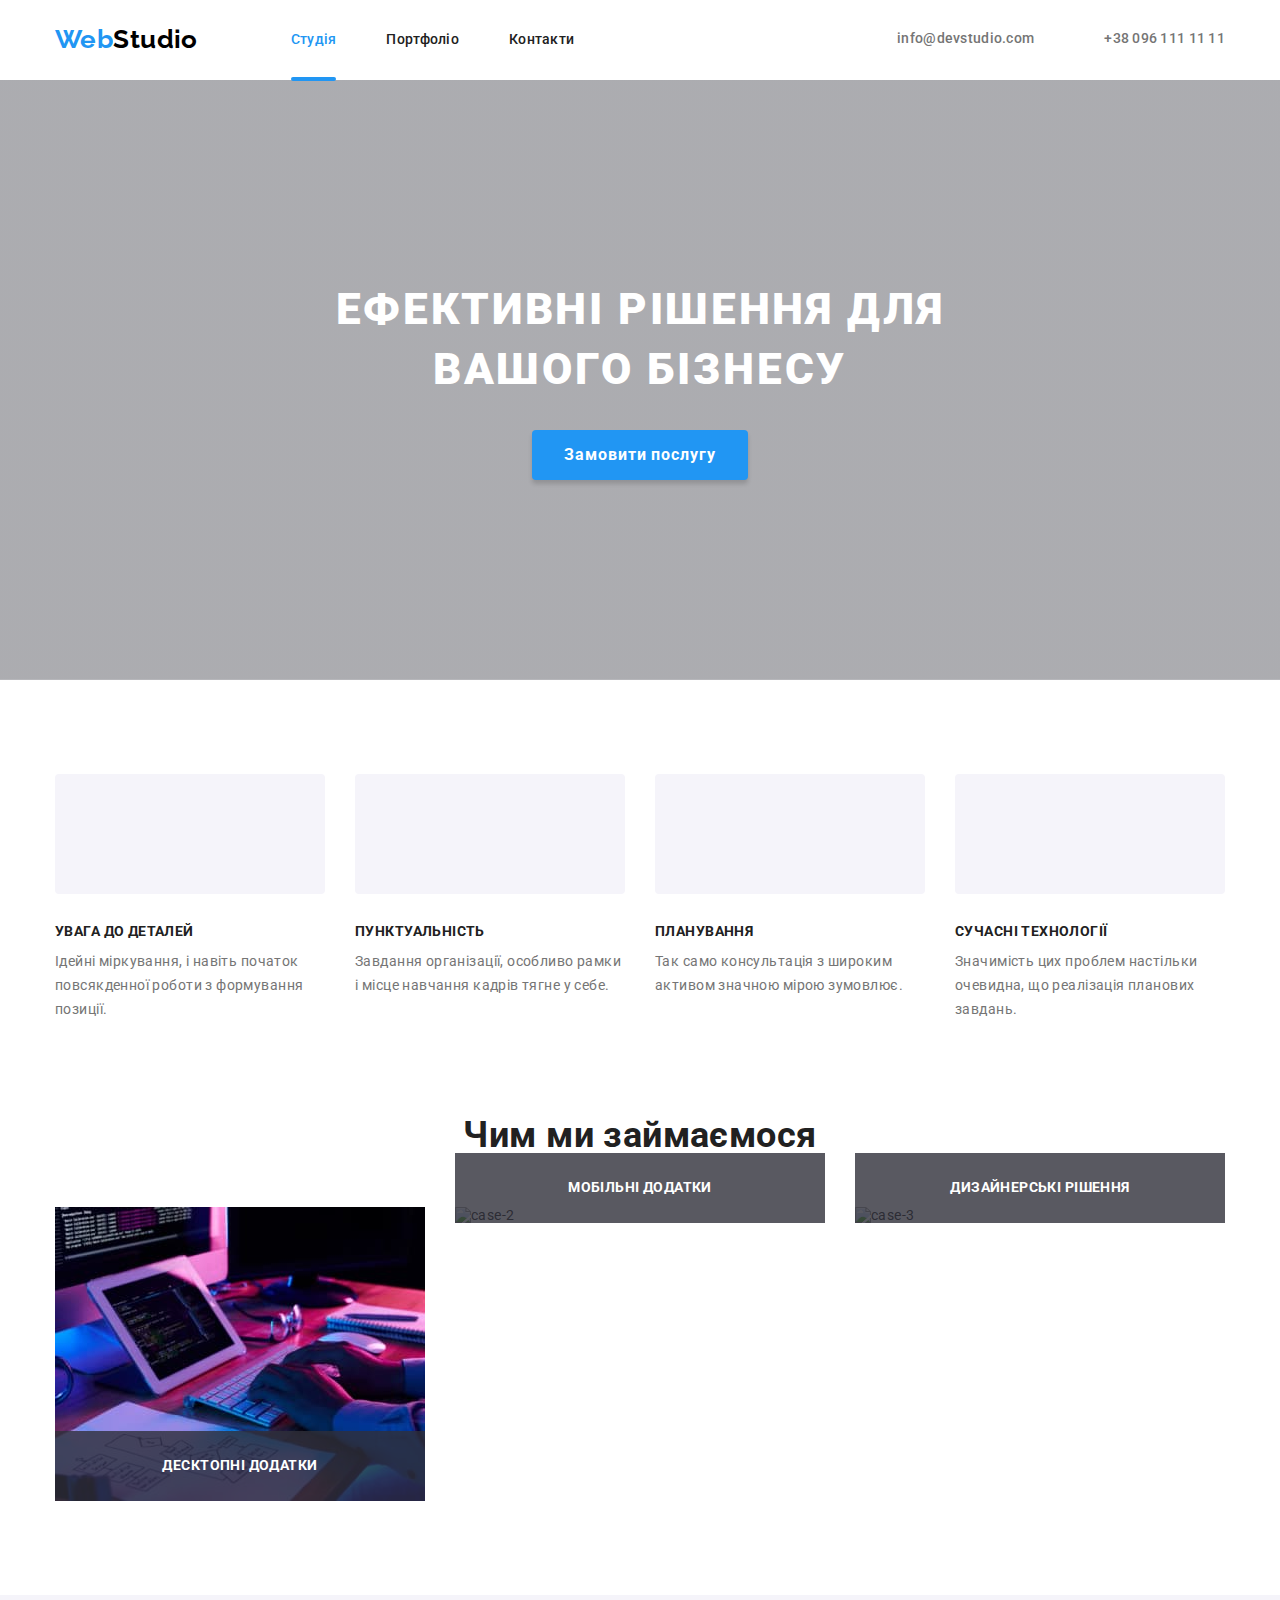
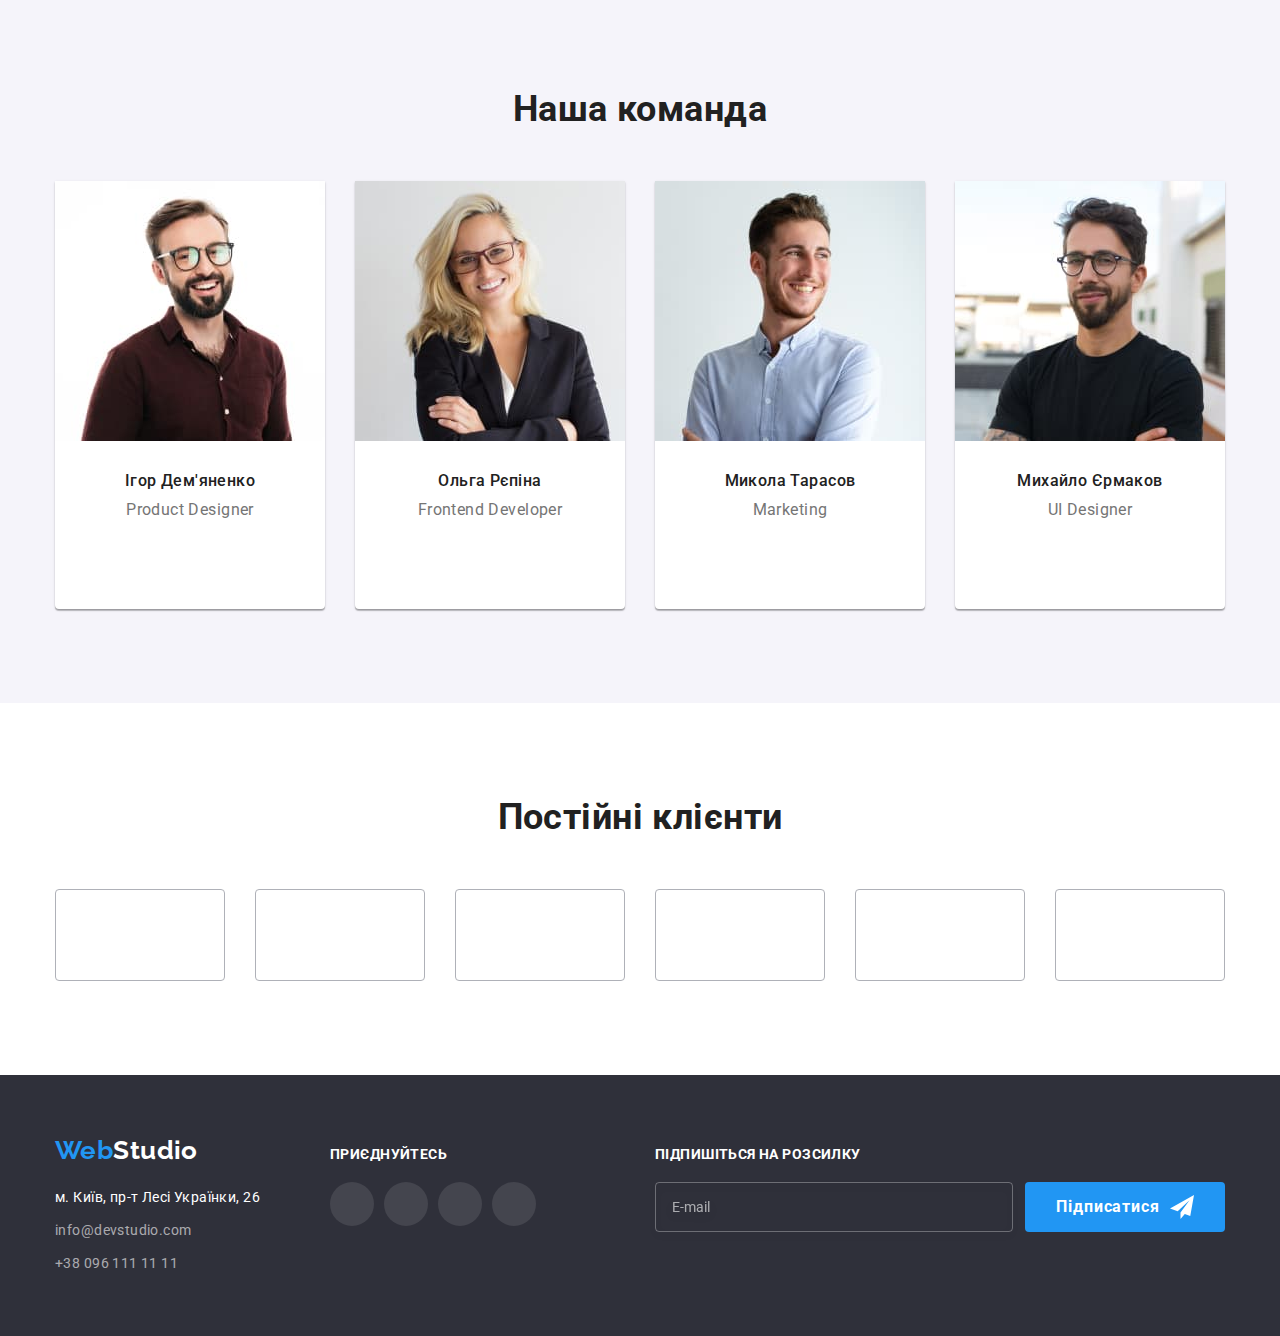
==== commit fbd4e4c8: "case" ====
--- a/index.html
+++ b/index.html
@@ -124,19 +124,22 @@
 				<ul class="our-features">
 					<li>
 						<div class="navigation__position">
-							<img src="./images/case/box1-min.jpg" alt="case-1" width="370" />
+							<img srcset="./images/case/works1-pc@2x.jpg 2x" src="./images/case/works1-pc.jpg"
+								alt="case-1" width="370" />
 							<p class="overlay__what-we-do overlay__what-we-do-text">Десктопні додатки</p>
 						</div>
 					</li>
 					<li>
 						<div class="navigation__position">
-							<img src="./images/case/box2-min.jpg" alt="case-2" width="370" />
+							<img srcset="./images/logo1@2x.jpg 2x" src="./images/case/box2-min.jpg" alt="case-2"
+								width="370" />
 							<p class="overlay__what-we-do overlay__what-we-do-text">Мобільні додатки</p>
 						</div>
 					</li>
 					<li>
 						<div class="navigation__position">
-							<img src="./images/case/box3-min.jpg" alt="case-3" width="370" />
+							<img srcset="./images/logo1@2x.jpg 2x" src="./images/case/box3-min.jpg" alt="case-3"
+								width="370" />
 							<p class="overlay__what-we-do overlay__what-we-do-text">Дизайнерські рішення</p>
 						</div>
 					</li>
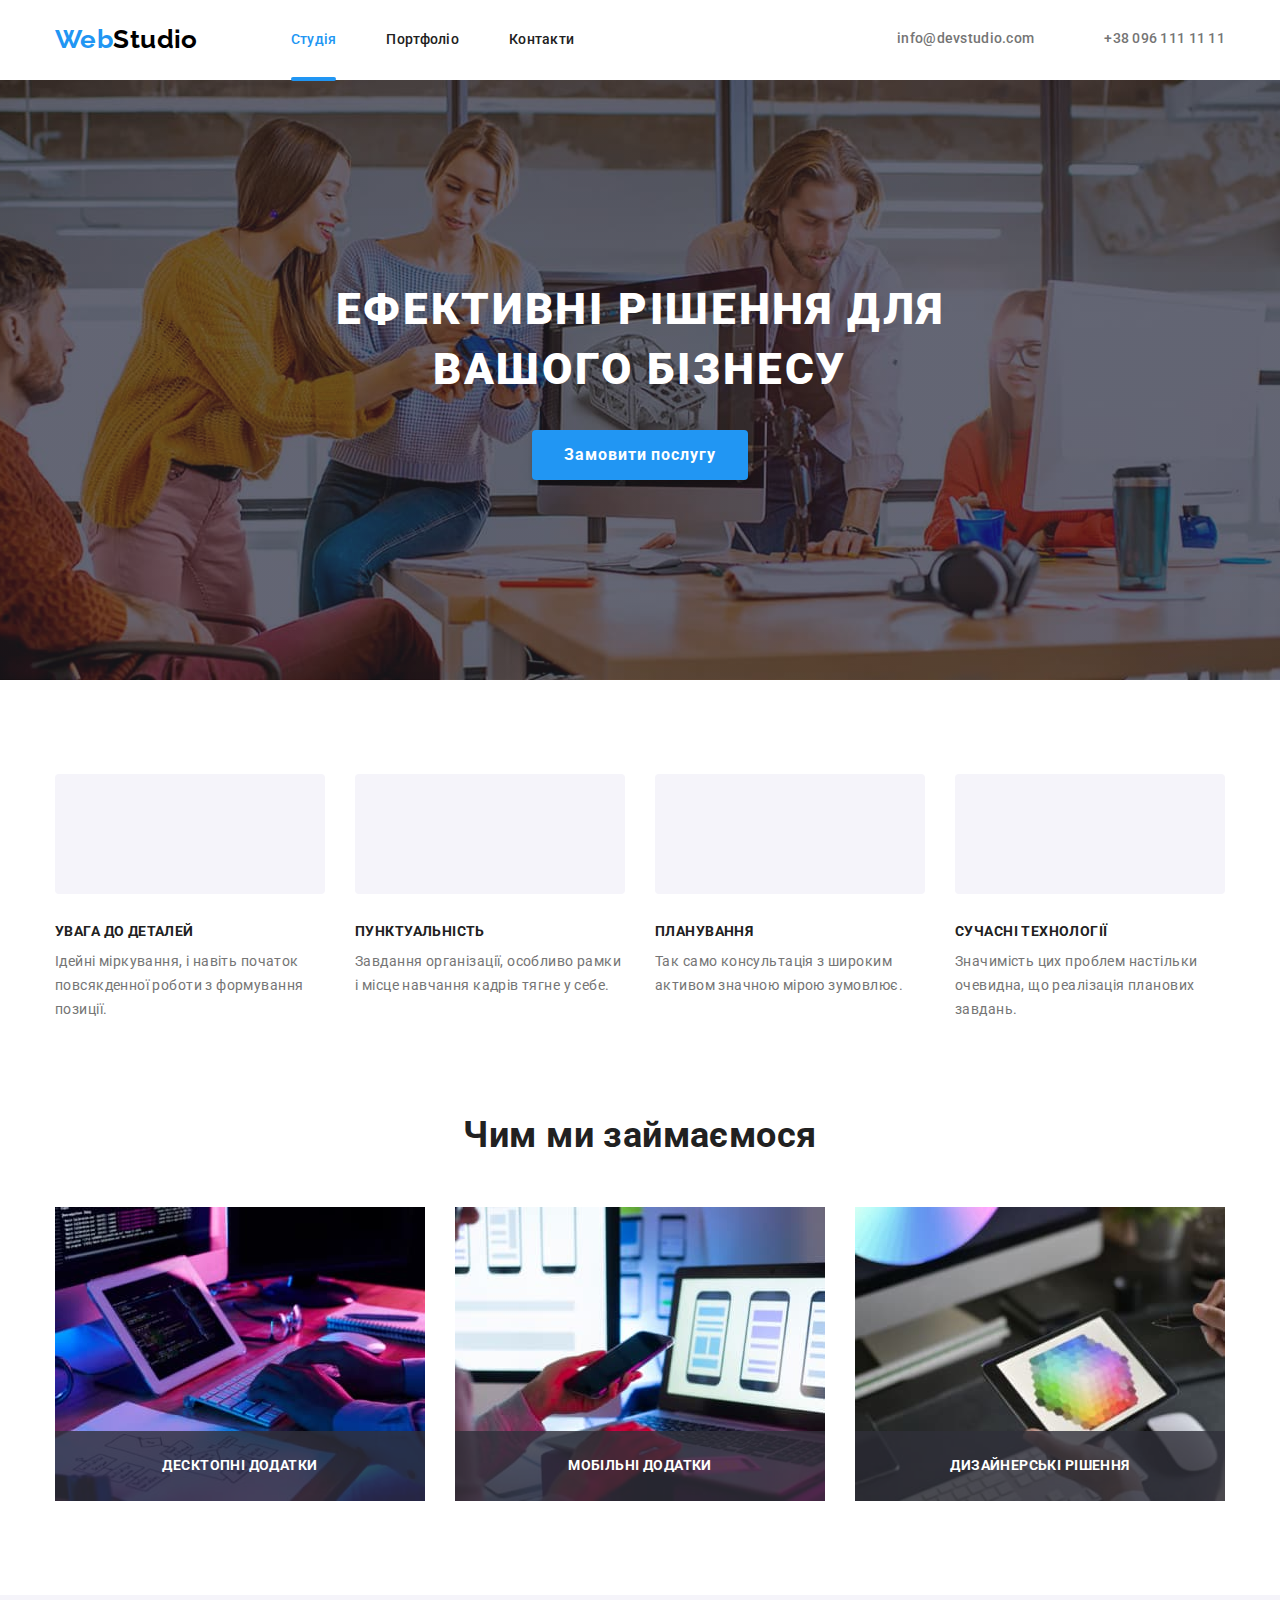
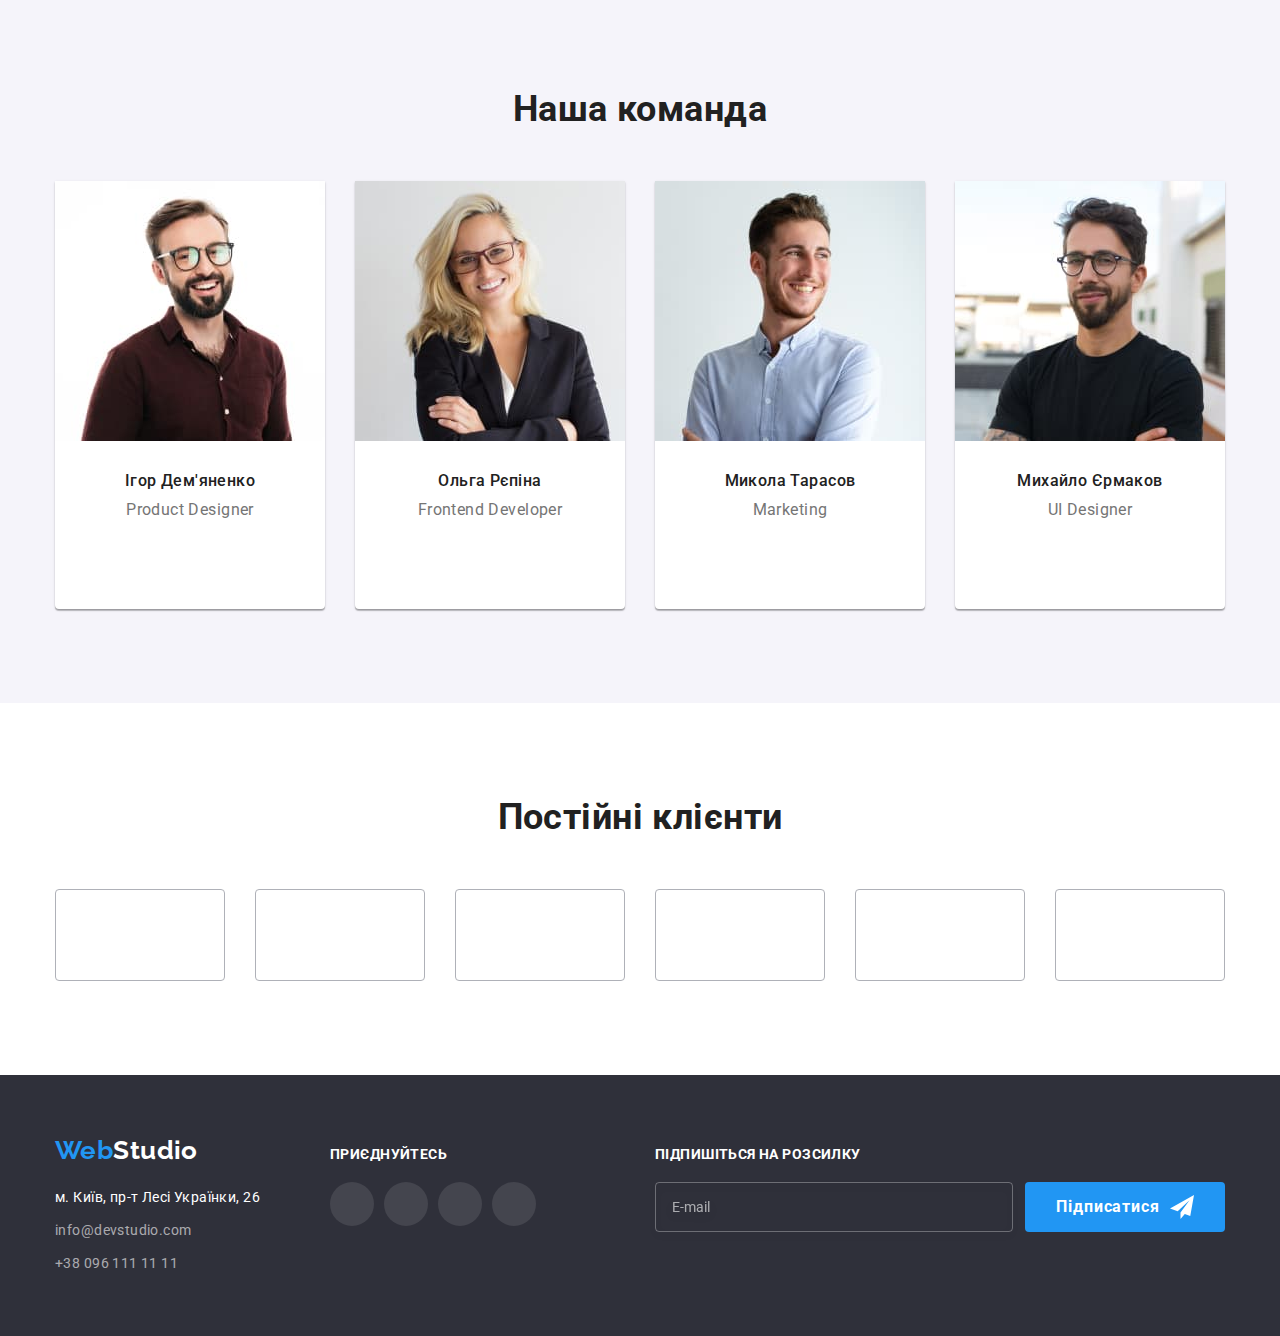
==== commit 7717fd37: "foto" ====
--- a/index.html
+++ b/index.html
@@ -131,15 +131,15 @@
 					</li>
 					<li>
 						<div class="navigation__position">
-							<img srcset="./images/logo1@2x.jpg 2x" src="./images/case/box2-min.jpg" alt="case-2"
-								width="370" />
+							<img srcset="./images/case/works2-pc@2x.jpg 2x" src="./images/case/works2-pc.jpg"
+								alt="case-2" width="370" />
 							<p class="overlay__what-we-do overlay__what-we-do-text">Мобільні додатки</p>
 						</div>
 					</li>
 					<li>
 						<div class="navigation__position">
-							<img srcset="./images/logo1@2x.jpg 2x" src="./images/case/box3-min.jpg" alt="case-3"
-								width="370" />
+							<img srcset="./images/case/works3-pc@2x.jpg 2x" src="./images/case/works3-pc.jpg"
+								alt="case-3" width="370" />
 							<p class="overlay__what-we-do overlay__what-we-do-text">Дизайнерські рішення</p>
 						</div>
 					</li>
--- a/css/main.min.css
+++ b/css/main.min.css
@@ -1 +1 @@
-.visually-hidden{position:absolute;white-space:nowrap;width:1px;height:1px;overflow:hidden;border:0;padding:0;clip:rect(0 0 0 0);clip-path:inset(50%);margin:-1px}body{font-family:"Roboto",sans-serif;letter-spacing:.03em;font-size:14px;background:#fff;color:#212121}h1,h2,h3,h4,p{margin-top:0;margin-bottom:0}ul,ol{margin-top:0;margin-bottom:0;padding-left:0}ul,li{list-style:none}img{display:block}a{text-decoration:none}.conteiner{width:1200px;margin-left:auto;margin-right:auto;padding-left:15px;padding-right:15px}.section{padding-top:94px;padding-bottom:94px}.title{font-weight:700;font-size:36px;line-height:1.16;color:#212121;margin-bottom:50px;text-align:center}.add-flex{display:flex;align-items:center;justify-content:center}.overlay__what-we-do-text{font-weight:700;line-height:1.14;text-transform:uppercase;color:#fff}.overlay__what-we-do{position:absolute;display:flex;align-items:center;justify-content:center;height:70px;width:100%;bottom:0%;background-color:rgba(47,48,58,.8)}.overlay__portfolio-position{position:relative;overflow:hidden}.overlay{position:absolute;display:flex;align-items:center;justify-content:center;height:100%;width:100%;top:0;left:0;background-color:rgba(33,150,243,.9019607843);color:#fff;padding:10px;font-family:inherit;font-size:18px;line-height:1.56;overflow:auto;transform:translateY(101%);transition:transform 250ms linear}.project__boxes:hover .overlay,.project__boxes:focus .overlay{transform:translateY(0%)}.backdrop{position:fixed;top:0;left:0;z-index:100;width:100%;height:100%;background:rgba(0,0,0,.2);transition:visibility 250ms linear,opacity 250ms linear}.backdrop.is-hidden{visibility:hidden;opacity:0;pointer-events:none}.modal{position:absolute;top:50%;left:50%;transform:translate(-50%, -50%);width:528px;height:581px;background:#fff;padding:40px}.modal__close-button{height:30px;width:30px;background:#fff;border-radius:50%;border:1px solid rgba(0,0,0,.1);padding:0%;top:8px;right:8px;position:absolute;display:flex;align-items:center;justify-content:center;cursor:pointer;transition:fill 250ms cubic-bezier(0.4, 0, 0.2, 1) 0ms}.modal__close-button:hover,.modal__close-button:focus{fill:#188ce8}.backdrop__form-title{font-weight:700;font-size:20px;line-height:1.16;color:#212121;text-align:center;margin-bottom:12px}.modal__form{display:flex;flex-direction:column}.modal__form__lable{margin-bottom:10px}.modal__form__lable-comment{margin-bottom:20px}.modal__form__input{width:100%;height:40px;border:1px solid rgba(33,33,33,.2);border-radius:4px;padding-left:42px;transition:border-color 250ms cubic-bezier(0.4, 0, 0.2, 1) 0ms;cursor:pointer}.modal__form__input:focus,.modal__form__input:hover{border:1px solid #2196f3;outline:none}.modal__form__title-name{display:block;font-size:12px;line-height:1.16;letter-spacing:.01em;color:#757575;margin-bottom:4px}.modal__form__input-icons{position:relative;display:block}.modal__form__message{width:100%;height:120px;border:1px solid rgba(33,33,33,.2);border-radius:4px;padding-left:16px;padding-top:12px;font-size:12px;line-height:1.16;letter-spacing:.01em;resize:none;transition:border-color 250ms cubic-bezier(0.4, 0, 0.2, 1) 0ms}.modal__form__message:focus,.modal__form__message:hover{border:1px solid #2196f3;outline:none}.modal__form__message::placeholder{color:rgba(117,117,117,.5019607843)}.modal__form__icons{position:absolute;top:50%;left:0;display:block;transform:translateY(-50%);left:12px;transition:fill 250ms cubic-bezier(0.4, 0, 0.2, 1) 0ms;cursor:pointer}.modal__form__input:focus+.modal__form__icons,.modal__form__input:hover+.modal__form__icons{fill:#188ce8}.modal__form__check-box-lable{display:flex;align-items:center;justify-content:center;margin-bottom:30px}.modal__form__check-input{position:absolute;appearance:none}.modal__form__check-box-icons{height:15px;width:16px;border:1px solid rgba(0,0,0,.5);border-radius:2px;cursor:pointer;outline:none;margin-right:7px;font-size:14px;line-height:1.71}.modal__form__check-input:focus+.modal__form__check-box-icons{border:2px solid #000;transition:border-color 250ms cubic-bezier(0.4, 0, 0.2, 1) 0ms}.modal__form__check-input:checked+.modal__form__check-box-icons{background:#2196f3;border-color:#2196f3}.inside-check-box-icon{fill:#fff}.modal__form__check-input:checked+.modal__form__check-box-icons .inside-check-box-icon{display:block}.modal-check-box-text{line-height:1.71;letter-spacing:.03em;color:#757575}.modal__form__check-box-link{color:#2196f3;border-bottom:1px solid #2196f3}.main-button{background:#2196f3;box-shadow:0px 4px 4px rgba(0,0,0,.15);border-radius:4px;cursor:pointer;border:none}.main-button__text{font-family:inherit;font-weight:700;font-size:16px;line-height:1.88;color:#fff;letter-spacing:.06em;padding:10px 32px 10px 32px}.button__text{font-family:inherit;font-weight:500;font-size:16px;line-height:1.6;text-align:center;color:#212121;letter-spacing:.03em;border-radius:4px;cursor:pointer;background-color:#f5f4fa;border:none;padding:6px 22px 6px 22px;transition:background-color 250ms cubic-bezier(0.4, 0, 0.2, 1) 0ms,box-shadow 250ms cubic-bezier(0.4, 0, 0.2, 1) 0ms,color 250ms cubic-bezier(0.4, 0, 0.2, 1) 0ms}.button__text:hover,.button__text:focus{background-color:#2196f3;color:#fff;box-shadow:0px 3px 1px rgba(0,0,0,.1),0px 1px 2px rgba(0,0,0,.08),0px 2px 2px rgba(0,0,0,.12);border-radius:4px}.button__flex{display:flex;justify-content:center;margin-bottom:50px;gap:8px}.button__flex:last-child{margin-right:0}.modal__form__button-submit{width:200px;height:50px;margin:auto;font-family:inherit;font-weight:500;font-size:16px;line-height:1.6;text-align:center;color:#fff;letter-spacing:.03em;border-radius:4px;cursor:pointer;background-color:#2196f3;border:none;padding:10px 52px 10px 52px;transition:background-color 250ms cubic-bezier(0.4, 0, 0.2, 1) 0ms,box-shadow 250ms cubic-bezier(0.4, 0, 0.2, 1) 0ms}.modal__form__button-submit:hover,.modal__form__button-submit:focus{background-color:#188ce8;box-shadow:0px 3px 1px rgba(0,0,0,.1),0px 1px 2px rgba(0,0,0,.08),0px 2px 2px rgba(0,0,0,.12);border-radius:4px}.navigation__logo{font-family:"Raleway",sans-serif;font-size:26px;font-weight:700;line-height:1.19;text-align:left;color:#2196f3;cursor:pointer;display:block;padding-top:24px;padding-bottom:25px}.navigation__logo__text{color:#000;background:#fff}.navigation__position{position:relative}.navigation__menu{font-weight:500;line-height:1.14;letter-spacing:.02em;color:inherit;display:block;padding-top:32px;padding-bottom:32px;transition:color 250ms cubic-bezier(0.4, 0, 0.2, 1) 0ms}.navigation__menu:hover,.navigation__menu:focus{color:#2196f3}.navigation__menu.current::after{display:block;content:"";position:absolute;left:0;bottom:-1px;width:100%;height:4px;border-radius:2px;background-color:#2196f3}.current{color:#2196f3}.navigation__indents-menu{margin-left:93px;gap:50px}.indents-contacts{margin-left:auto;gap:50px}.header-contacts{font-weight:500;line-height:1.14;letter-spacing:.02em;color:#757575;padding-top:24px;padding-bottom:25px;display:flex;align-items:center;transition:color 250ms cubic-bezier(0.4, 0, 0.2, 1) 0ms}.header-contacts:hover,.header-contacts:focus{color:#188ce8}.header-contacts__icon-mail{margin-right:10px;width:16px;height:12px;fill:currentColor}.header-contacts__icon-phone{margin-right:10px;width:10px;height:16px;fill:currentColor}.header-border{border-bottom:1px solid #ececec}.main-hat{padding-top:200px;padding-bottom:200px;text-align:center;background-image:linear-gradient(rgba(47, 48, 58, 0.4), rgba(47, 48, 58, 0.4)),url("../images/bg-img.jpg");background-position:center;background-repeat:no-repeat;max-width:1600px;max-height:600px;margin:auto}.main-hat__title{font-weight:900;font-size:44px;line-height:1.36;letter-spacing:.06em;text-transform:uppercase;color:#fff;margin-bottom:30px;width:59.5238095238%;margin-left:auto;margin-right:auto}.our-features__title{font-weight:700;line-height:1.14;text-transform:uppercase;color:#212121;font-size:14px;margin-bottom:10px}.our-features__title-text{line-height:1.71;color:#757575}.our-features{display:flex;gap:30px}.our-features__icon-box{display:block;width:270px;height:120px;background-color:#f5f4fa;border-radius:4px;margin-bottom:30px}.our-features__icon{width:70px;height:70px;margin:25px 100px 25px 100px}.padding-zero{padding-top:0}.team{background:#f5f4fa}.team__co-wockers-box{background:#fff;box-shadow:0px 1px 3px rgba(0,0,0,.12),0px 1px 1px rgba(0,0,0,.14),0px 2px 1px rgba(0,0,0,.2);border-radius:0px 0px 4px 4px}.team__co-wockers-name{font-weight:500;font-size:16px;line-height:1.19;color:#212121;text-align:center;margin-bottom:10px}.team__speciality{font-size:16px;line-height:1.19;color:#757575;text-align:center}.team__text-padding{padding-top:30px;padding-bottom:30px}.team__add-flex{display:flex;justify-content:center;margin-top:16px;gap:10px}.team__add-flex__box{display:flex;align-items:center;justify-content:center;width:44px;height:44px;border-radius:50%;color:#afb1b8;transition:background-color 250ms cubic-bezier(0.4, 0, 0.2, 1) 0ms,color 250ms cubic-bezier(0.4, 0, 0.2, 1) 0ms}.team__add-flex__box:hover,.team__add-flex__box:focus{background-color:#188ce8;color:#fff}.team__social-link__box{width:20px;height:20px;fill:currentColor}.partners-company__link{display:flex;align-items:center;justify-content:center;width:170px;height:92px;border:1px solid currentColor;border-radius:4px;color:#afb1b8;transition:color 250ms cubic-bezier(0.4, 0, 0.2, 1) 0ms}.partners-company__link:hover,.partners-company__link:focus{color:#188ce8}.partners-company__link-icon{width:106px;height:60px;fill:currentColor}.footer{padding-top:60px;padding-bottom:60px;background:#2f303a;align-items:baseline}.footer__logo{font-family:"Raleway",sans-serif;font-size:26px;font-weight:700;line-height:1.19;text-align:left;color:#2196f3;cursor:pointer}.footer__logo-studio{color:#fff;background-color:#2f303a;margin-bottom:20px}.address{font-style:normal;margin-top:20px}.address__ave{line-height:1.71;color:#fff}.address__item:not(:last-child){margin-bottom:9px}.footer__mail{line-height:1.71;color:rgba(255,255,255,.6);transition:color 250ms cubic-bezier(0.4, 0, 0.2, 1) 0ms}.footer__mail:hover,.footer__mail:focus{color:#2196f3}.footer__phone{line-height:1.71;color:rgba(255,255,255,.6);transition:color 250ms cubic-bezier(0.4, 0, 0.2, 1) 0ms}.footer__phone:hover,.footer__phone:focus{color:#2196f3}.join__location{display:flex;align-items:baseline}.join__logo-margin{margin-right:70px}.join__title{font-weight:700;font-size:14px;line-height:1.16;color:#fff;letter-spacing:.03em;text-transform:uppercase;margin-bottom:20px}.join__add-flex{display:flex;gap:10px}.join__box__add-flex{display:flex;align-items:center;justify-content:center;width:44px;height:44px;border-radius:50%;color:#afb1b8;background-color:rgba(255,255,255,.1);transition:background-color 250ms cubic-bezier(0.4, 0, 0.2, 1) 0ms}.join__box__add-flex:hover,.join__box__add-flex:focus{background-color:#188ce8;color:#fff}.join__social-link-box{width:20px;height:20px;fill:#fff}.subscribe{margin-left:auto}.subscribe__add-flex{display:flex;gap:12px}.subscribe__box-add-flex{width:358px;height:50px;background-color:inherit;border:1px solid rgba(255,255,255,.3);filter:drop-shadow(0px 4px 4px rgba(0, 0, 0, 0.15));border-radius:4px;padding-left:16px;cursor:pointer;color:#fff}.subscribe__box-add-flex::placeholder{color:rgba(255,255,255,.6)}.subscribe__button-submit__modal-form{display:inline-flex;justify-content:center;align-items:center;gap:10px;height:50px;width:200px;font-family:inherit;font-weight:700;font-size:16px;line-height:1.88;color:#fff;letter-spacing:.06em;border-radius:4px;cursor:pointer;background-color:#2196f3;border:none;transition:background-color 250ms cubic-bezier(0.4, 0, 0.2, 1) 0ms,box-shadow 250ms cubic-bezier(0.4, 0, 0.2, 1) 0ms}.subscribe__button-submit__modal-form:hover,.subscribe__button-submit__modal-form:focus{background-color:#188ce8;box-shadow:0px 3px 1px rgba(0,0,0,.1),0px 1px 2px rgba(0,0,0,.08),0px 2px 2px rgba(0,0,0,.12);border-radius:4px}.subscribe__modal-form-icon-tg{width:24px;height:24px;transition:fill 250ms cubic-bezier(0.4, 0, 0.2, 1) 0ms;cursor:pointer;fill:#fff}.project{display:flex;flex-wrap:wrap;gap:30px}.project__boxes{display:block;transition:box-shadow 250ms cubic-bezier(0.4, 0, 0.2, 1) 0ms}.project__boxes:hover,.project__boxes:focus{box-shadow:0px 1px 1px rgba(0,0,0,.12),0px 4px 4px rgba(0,0,0,.06),1px 4px 6px rgba(0,0,0,.16)}.img__title{font-weight:700;font-size:18px;line-height:2;letter-spacing:.06em;color:#212121;margin-bottom:4px}.img__type{font-size:16px;line-height:1.88;color:#757575}.img__text-padding{padding:20px 24px 20px 24px;border:1px solid #eee;border-top:none}/*# sourceMappingURL=main.min.css.map */+.visually-hidden{position:absolute;white-space:nowrap;width:1px;height:1px;overflow:hidden;border:0;padding:0;clip:rect(0 0 0 0);clip-path:inset(50%);margin:-1px}body{font-family:"Roboto",sans-serif;letter-spacing:.03em;font-size:14px;background:#fff;color:#212121}h1,h2,h3,h4,p{margin-top:0;margin-bottom:0}ul,ol{margin-top:0;margin-bottom:0;padding-left:0}ul,li{list-style:none}img{display:block}a{text-decoration:none}.conteiner{width:1200px;margin-left:auto;margin-right:auto;padding-left:15px;padding-right:15px}.section{padding-top:94px;padding-bottom:94px}.title{font-weight:700;font-size:36px;line-height:1.16;color:#212121;margin-bottom:50px;text-align:center}.add-flex{display:flex;align-items:center;justify-content:center}.overlay__what-we-do-text{font-weight:700;line-height:1.14;text-transform:uppercase;color:#fff}.overlay__what-we-do{position:absolute;display:flex;align-items:center;justify-content:center;height:70px;width:100%;bottom:0%;background-color:rgba(47,48,58,.8)}.overlay__portfolio-position{position:relative;overflow:hidden}.overlay{position:absolute;display:flex;align-items:center;justify-content:center;height:100%;width:100%;top:0;left:0;background-color:rgba(33,150,243,.9019607843);color:#fff;padding:10px;font-family:inherit;font-size:18px;line-height:1.56;overflow:auto;transform:translateY(101%);transition:transform 250ms linear}.project__boxes:hover .overlay,.project__boxes:focus .overlay{transform:translateY(0%)}.backdrop{position:fixed;top:0;left:0;z-index:100;width:100%;height:100%;background:rgba(0,0,0,.2);transition:visibility 250ms linear,opacity 250ms linear}.backdrop.is-hidden{visibility:hidden;opacity:0;pointer-events:none}.modal{position:absolute;top:50%;left:50%;transform:translate(-50%, -50%);width:528px;height:581px;background:#fff;padding:40px}.modal__close-button{height:30px;width:30px;background:#fff;border-radius:50%;border:1px solid rgba(0,0,0,.1);padding:0%;top:8px;right:8px;position:absolute;display:flex;align-items:center;justify-content:center;cursor:pointer;transition:fill 250ms cubic-bezier(0.4, 0, 0.2, 1) 0ms}.modal__close-button:hover,.modal__close-button:focus{fill:#188ce8}.backdrop__form-title{font-weight:700;font-size:20px;line-height:1.16;color:#212121;text-align:center;margin-bottom:12px}.modal__form{display:flex;flex-direction:column}.modal__form__lable{margin-bottom:10px}.modal__form__lable-comment{margin-bottom:20px}.modal__form__input{width:100%;height:40px;border:1px solid rgba(33,33,33,.2);border-radius:4px;padding-left:42px;transition:border-color 250ms cubic-bezier(0.4, 0, 0.2, 1) 0ms;cursor:pointer}.modal__form__input:focus,.modal__form__input:hover{border:1px solid #2196f3;outline:none}.modal__form__title-name{display:block;font-size:12px;line-height:1.16;letter-spacing:.01em;color:#757575;margin-bottom:4px}.modal__form__input-icons{position:relative;display:block}.modal__form__message{width:100%;height:120px;border:1px solid rgba(33,33,33,.2);border-radius:4px;padding-left:16px;padding-top:12px;font-size:12px;line-height:1.16;letter-spacing:.01em;resize:none;transition:border-color 250ms cubic-bezier(0.4, 0, 0.2, 1) 0ms}.modal__form__message:focus,.modal__form__message:hover{border:1px solid #2196f3;outline:none}.modal__form__message::placeholder{color:rgba(117,117,117,.5019607843)}.modal__form__icons{position:absolute;top:50%;left:0;display:block;transform:translateY(-50%);left:12px;transition:fill 250ms cubic-bezier(0.4, 0, 0.2, 1) 0ms;cursor:pointer}.modal__form__input:focus+.modal__form__icons,.modal__form__input:hover+.modal__form__icons{fill:#188ce8}.modal__form__check-box-lable{display:flex;align-items:center;justify-content:center;margin-bottom:30px}.modal__form__check-input{position:absolute;appearance:none}.modal__form__check-box-icons{height:15px;width:16px;border:1px solid rgba(0,0,0,.5);border-radius:2px;cursor:pointer;outline:none;margin-right:7px;font-size:14px;line-height:1.71}.modal__form__check-input:focus+.modal__form__check-box-icons{border:2px solid #000;transition:border-color 250ms cubic-bezier(0.4, 0, 0.2, 1) 0ms}.modal__form__check-input:checked+.modal__form__check-box-icons{background:#2196f3;border-color:#2196f3}.inside-check-box-icon{fill:#fff}.modal__form__check-input:checked+.modal__form__check-box-icons .inside-check-box-icon{display:block}.modal-check-box-text{line-height:1.71;letter-spacing:.03em;color:#757575}.modal__form__check-box-link{color:#2196f3;border-bottom:1px solid #2196f3}.main-button{background:#2196f3;box-shadow:0px 4px 4px rgba(0,0,0,.15);border-radius:4px;cursor:pointer;border:none}.main-button__text{font-family:inherit;font-weight:700;font-size:16px;line-height:1.88;color:#fff;letter-spacing:.06em;padding:10px 32px 10px 32px}.button__text{font-family:inherit;font-weight:500;font-size:16px;line-height:1.6;text-align:center;color:#212121;letter-spacing:.03em;border-radius:4px;cursor:pointer;background-color:#f5f4fa;border:none;padding:6px 22px 6px 22px;transition:background-color 250ms cubic-bezier(0.4, 0, 0.2, 1) 0ms,box-shadow 250ms cubic-bezier(0.4, 0, 0.2, 1) 0ms,color 250ms cubic-bezier(0.4, 0, 0.2, 1) 0ms}.button__text:hover,.button__text:focus{background-color:#2196f3;color:#fff;box-shadow:0px 3px 1px rgba(0,0,0,.1),0px 1px 2px rgba(0,0,0,.08),0px 2px 2px rgba(0,0,0,.12);border-radius:4px}.button__flex{display:flex;justify-content:center;margin-bottom:50px;gap:8px}.button__flex:last-child{margin-right:0}.modal__form__button-submit{width:200px;height:50px;margin:auto;font-family:inherit;font-weight:500;font-size:16px;line-height:1.6;text-align:center;color:#fff;letter-spacing:.03em;border-radius:4px;cursor:pointer;background-color:#2196f3;border:none;padding:10px 52px 10px 52px;transition:background-color 250ms cubic-bezier(0.4, 0, 0.2, 1) 0ms,box-shadow 250ms cubic-bezier(0.4, 0, 0.2, 1) 0ms}.modal__form__button-submit:hover,.modal__form__button-submit:focus{background-color:#188ce8;box-shadow:0px 3px 1px rgba(0,0,0,.1),0px 1px 2px rgba(0,0,0,.08),0px 2px 2px rgba(0,0,0,.12);border-radius:4px}.navigation__logo{font-family:"Raleway",sans-serif;font-size:26px;font-weight:700;line-height:1.19;text-align:left;color:#2196f3;cursor:pointer;display:block;padding-top:24px;padding-bottom:25px}.navigation__logo__text{color:#000;background:#fff}.navigation__position{position:relative}.navigation__menu{font-weight:500;line-height:1.14;letter-spacing:.02em;color:inherit;display:block;padding-top:32px;padding-bottom:32px;transition:color 250ms cubic-bezier(0.4, 0, 0.2, 1) 0ms}.navigation__menu:hover,.navigation__menu:focus{color:#2196f3}.navigation__menu.current::after{display:block;content:"";position:absolute;left:0;bottom:-1px;width:100%;height:4px;border-radius:2px;background-color:#2196f3}.current{color:#2196f3}.navigation__indents-menu{margin-left:93px;gap:50px}.indents-contacts{margin-left:auto;gap:50px}.header-contacts{font-weight:500;line-height:1.14;letter-spacing:.02em;color:#757575;padding-top:24px;padding-bottom:25px;display:flex;align-items:center;transition:color 250ms cubic-bezier(0.4, 0, 0.2, 1) 0ms}.header-contacts:hover,.header-contacts:focus{color:#188ce8}.header-contacts__icon-mail{margin-right:10px;width:16px;height:12px;fill:currentColor}.header-contacts__icon-phone{margin-right:10px;width:10px;height:16px;fill:currentColor}.header-border{border-bottom:1px solid #ececec}.main-hat{padding-top:200px;padding-bottom:200px;text-align:center;background-image:linear-gradient(rgba(47, 48, 58, 0.4), rgba(47, 48, 58, 0.4)),url("../images/hero.jpg");background-position:center;background-repeat:no-repeat;max-width:1600px;max-height:600px;margin:auto}.main-hat__title{font-weight:900;font-size:44px;line-height:1.36;letter-spacing:.06em;text-transform:uppercase;color:#fff;margin-bottom:30px;width:59.5238095238%;margin-left:auto;margin-right:auto}.our-features__title{font-weight:700;line-height:1.14;text-transform:uppercase;color:#212121;font-size:14px;margin-bottom:10px}.our-features__title-text{line-height:1.71;color:#757575}.our-features{display:flex;gap:30px}.our-features__icon-box{display:block;width:270px;height:120px;background-color:#f5f4fa;border-radius:4px;margin-bottom:30px}.our-features__icon{width:70px;height:70px;margin:25px 100px 25px 100px}.padding-zero{padding-top:0}.team{background:#f5f4fa}.team__co-wockers-box{background:#fff;box-shadow:0px 1px 3px rgba(0,0,0,.12),0px 1px 1px rgba(0,0,0,.14),0px 2px 1px rgba(0,0,0,.2);border-radius:0px 0px 4px 4px}.team__co-wockers-name{font-weight:500;font-size:16px;line-height:1.19;color:#212121;text-align:center;margin-bottom:10px}.team__speciality{font-size:16px;line-height:1.19;color:#757575;text-align:center}.team__text-padding{padding-top:30px;padding-bottom:30px}.team__add-flex{display:flex;justify-content:center;margin-top:16px;gap:10px}.team__add-flex__box{display:flex;align-items:center;justify-content:center;width:44px;height:44px;border-radius:50%;color:#afb1b8;transition:background-color 250ms cubic-bezier(0.4, 0, 0.2, 1) 0ms,color 250ms cubic-bezier(0.4, 0, 0.2, 1) 0ms}.team__add-flex__box:hover,.team__add-flex__box:focus{background-color:#188ce8;color:#fff}.team__social-link__box{width:20px;height:20px;fill:currentColor}.partners-company__link{display:flex;align-items:center;justify-content:center;width:170px;height:92px;border:1px solid currentColor;border-radius:4px;color:#afb1b8;transition:color 250ms cubic-bezier(0.4, 0, 0.2, 1) 0ms}.partners-company__link:hover,.partners-company__link:focus{color:#188ce8}.partners-company__link-icon{width:106px;height:60px;fill:currentColor}.footer{padding-top:60px;padding-bottom:60px;background:#2f303a;align-items:baseline}.footer__logo{font-family:"Raleway",sans-serif;font-size:26px;font-weight:700;line-height:1.19;text-align:left;color:#2196f3;cursor:pointer}.footer__logo-studio{color:#fff;background-color:#2f303a;margin-bottom:20px}.address{font-style:normal;margin-top:20px}.address__ave{line-height:1.71;color:#fff}.address__item:not(:last-child){margin-bottom:9px}.footer__mail{line-height:1.71;color:rgba(255,255,255,.6);transition:color 250ms cubic-bezier(0.4, 0, 0.2, 1) 0ms}.footer__mail:hover,.footer__mail:focus{color:#2196f3}.footer__phone{line-height:1.71;color:rgba(255,255,255,.6);transition:color 250ms cubic-bezier(0.4, 0, 0.2, 1) 0ms}.footer__phone:hover,.footer__phone:focus{color:#2196f3}.join__location{display:flex;align-items:baseline}.join__logo-margin{margin-right:70px}.join__title{font-weight:700;font-size:14px;line-height:1.16;color:#fff;letter-spacing:.03em;text-transform:uppercase;margin-bottom:20px}.join__add-flex{display:flex;gap:10px}.join__box__add-flex{display:flex;align-items:center;justify-content:center;width:44px;height:44px;border-radius:50%;color:#afb1b8;background-color:rgba(255,255,255,.1);transition:background-color 250ms cubic-bezier(0.4, 0, 0.2, 1) 0ms}.join__box__add-flex:hover,.join__box__add-flex:focus{background-color:#188ce8;color:#fff}.join__social-link-box{width:20px;height:20px;fill:#fff}.subscribe{margin-left:auto}.subscribe__add-flex{display:flex;gap:12px}.subscribe__box-add-flex{width:358px;height:50px;background-color:inherit;border:1px solid rgba(255,255,255,.3);filter:drop-shadow(0px 4px 4px rgba(0, 0, 0, 0.15));border-radius:4px;padding-left:16px;cursor:pointer;color:#fff}.subscribe__box-add-flex::placeholder{color:rgba(255,255,255,.6)}.subscribe__button-submit__modal-form{display:inline-flex;justify-content:center;align-items:center;gap:10px;height:50px;width:200px;font-family:inherit;font-weight:700;font-size:16px;line-height:1.88;color:#fff;letter-spacing:.06em;border-radius:4px;cursor:pointer;background-color:#2196f3;border:none;transition:background-color 250ms cubic-bezier(0.4, 0, 0.2, 1) 0ms,box-shadow 250ms cubic-bezier(0.4, 0, 0.2, 1) 0ms}.subscribe__button-submit__modal-form:hover,.subscribe__button-submit__modal-form:focus{background-color:#188ce8;box-shadow:0px 3px 1px rgba(0,0,0,.1),0px 1px 2px rgba(0,0,0,.08),0px 2px 2px rgba(0,0,0,.12);border-radius:4px}.subscribe__modal-form-icon-tg{width:24px;height:24px;transition:fill 250ms cubic-bezier(0.4, 0, 0.2, 1) 0ms;cursor:pointer;fill:#fff}.project{display:flex;flex-wrap:wrap;gap:30px}.project__boxes{display:block;transition:box-shadow 250ms cubic-bezier(0.4, 0, 0.2, 1) 0ms}.project__boxes:hover,.project__boxes:focus{box-shadow:0px 1px 1px rgba(0,0,0,.12),0px 4px 4px rgba(0,0,0,.06),1px 4px 6px rgba(0,0,0,.16)}.img__title{font-weight:700;font-size:18px;line-height:2;letter-spacing:.06em;color:#212121;margin-bottom:4px}.img__type{font-size:16px;line-height:1.88;color:#757575}.img__text-padding{padding:20px 24px 20px 24px;border:1px solid #eee;border-top:none}/*# sourceMappingURL=main.min.css.map */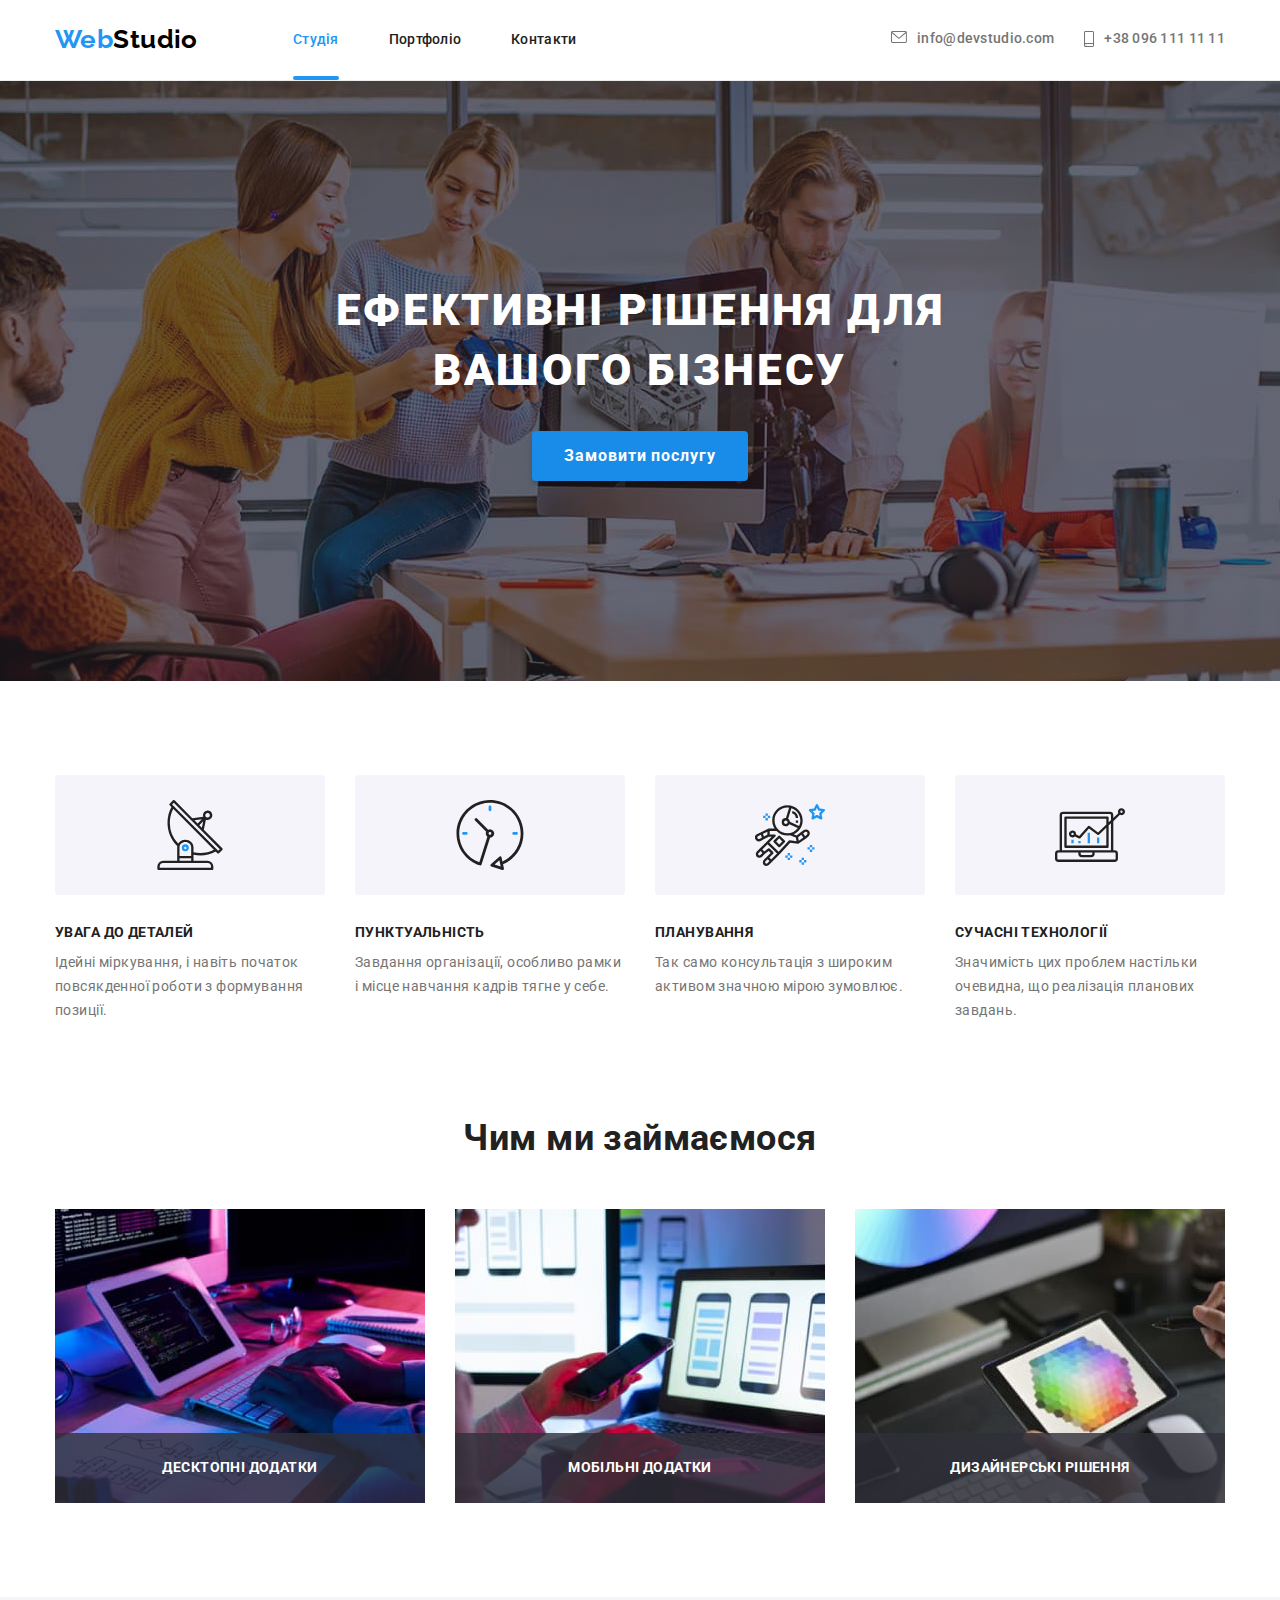
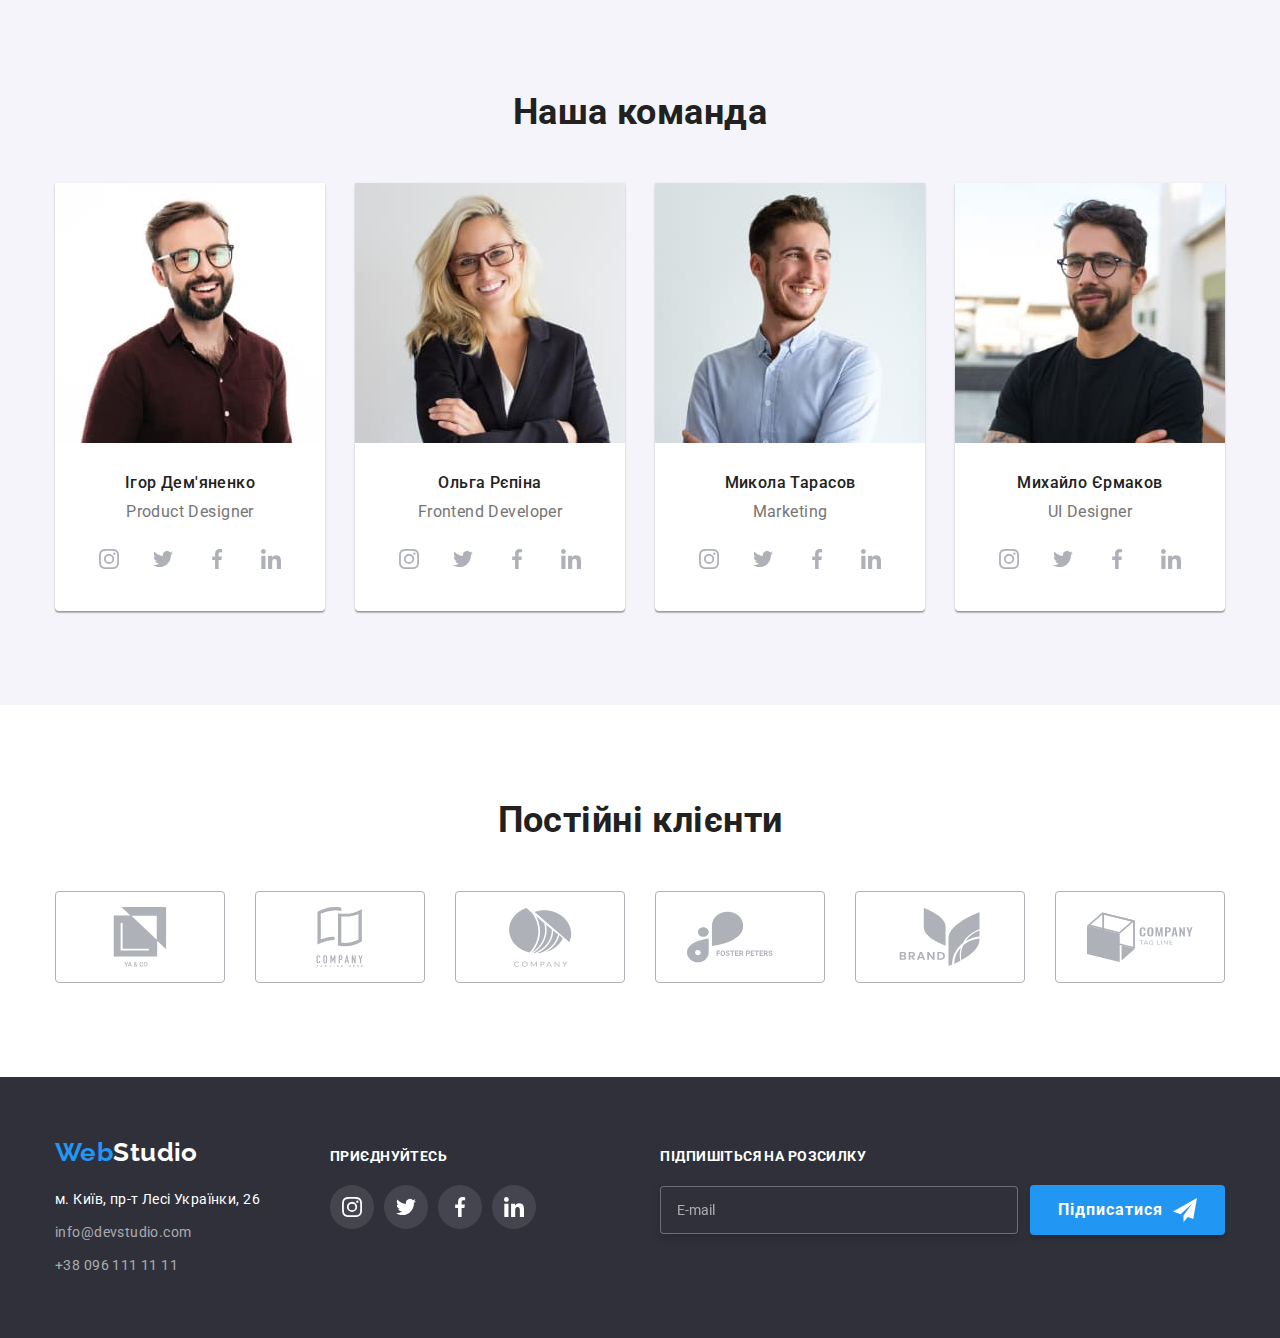
==== commit 84738d6d: "last update" ====
--- a/index.html
+++ b/index.html
@@ -1,567 +1,532 @@
 <!DOCTYPE html>
 <html lang="uk">
-
 <head>
-	<meta charset="UTF-8" />
-	<meta http-equiv="X-UA-Compatible" content="IE=edge" />
-	<meta name="viewport" content="width=device-width, initial-scale=1.0" />
-	<title>WebStudio</title>
-
-	<link rel="preconnect" href="https://fonts.googleapis.com" />
-	<link rel="preconnect" href="https://fonts.gstatic.com" crossorigin />
-	<link
-		href="https://fonts.googleapis.com/css2?family=Oleo+Script&family=Raleway:wght@700&family=Roboto:wght@400;500;700;900&display=swap"
-		rel="stylesheet" />
-	<link rel="stylesheet" href="https://cdn.jsdelivr.net/npm/modern-normalize@1.1.0/modern-normalize.min.css">
-	<link rel="stylesheet" href="./css/main.min.css" />
+    <meta charset="UTF-8">
+    <meta http-equiv="X-UA-Compatible" content="IE=edge">
+    <meta name="viewport" content="width=device-width, initial-scale=1.0">
+    <title>Web Studio</title>
+    <link rel="preconnect" href="https://fonts.googleapis.com">
+    <link rel="preconnect" href="https://fonts.gstatic.com" crossorigin>
+    <link href="https://fonts.googleapis.com/css2?family=Raleway:wght@700&family=Roboto:wght@400;500;700;900&display=swap"
+        rel="stylesheet">
+    <link rel="stylesheet" href="https://cdn.jsdelivr.net/npm/modern-normalize@1.1.0/modern-normalize.min.css">
+    <link rel="stylesheet" href="./css/main.min.css">
 </head>
-
 <body>
-	<!-- Head+navigation -->
-	<header>
-		<div class="conteiner add-flex">
-			<nav class="add-flex">
-				<a href="./index.html" class="navigation__logo">
-					<span>Web</span><span class="navigation__logo__text">Studio</span>
-				</a>
-				<ul class="add-flex navigation__indents-menu">
-					<li class="navigation__position"><a href="./index.html"
-							class="navigation__menu link current ">Студія</a>
-					</li>
-					<li class="navigation__position"><a href="./portfolio.html"
-							class="navigation__menu link ">Портфоліо</a></li>
-					<li class="navigation__position"><a href="#address" class="navigation__menu ">Контакти</a>
-					</li>
-				</ul>
-			</nav>
-			<ul class="indents-contacts add-flex">
-				<li>
-					<a href="mailto:info@devstudio.com" class="header-contacts">
-						<svg lang="en" arial-label="mail-icon" class="header-contacts__icon-mail">
-							<use href="./images/forsvg/sprites.svg#mail "></use>
-						</svg>info@devstudio.com</a>
-				</li>
-				<li><a href="tel:+380961111111" class="header-contacts">
-						<svg lang="en" arial-label="phone-icon" class="header-contacts__icon-phone">
-							<use href="./images/forsvg/sprites.svg#smartphone"></use>
-						</svg>+38 096 111 11 11</a></li>
-			</ul>
-		</div>
-	</header>
-	<!-- Main content -->
-	<main>
-		<section class="main-hat section ">
-			<div class="conteiner ">
-				<h1 class="main-hat__title">Ефективні рішення для вашого бізнесу</h1>
-				<button type="button" class="main-button main-button__text" data-modal-open>Замовити послугу</button>
-			</div>
-		</section>
-
-		<section class="section">
-			<div class="conteiner">
-				<h2 class="visually-hidden title">Наші особливості</h2>
-				<ul class="our-features">
-					<li>
-
-						<div class="our-features__icon-box">
-							<svg lang="en" arial-label="satelite-icon" class="our-features__icon">
-								<use href="./images/forsvg/sprites.svg#icon-satelite" width="70px" height="70px">
-								</use>
-							</svg>
-						</div>
-						<h3 class="our-features__title">Увага до деталей</h3>
-						<p class="our-features__title-text">
-							Ідейні міркування, і навіть початок повсякденної роботи з формування позиції.
-						</p>
-
-					</li>
-					<li>
-						<div class="our-features__icon-box">
-							<svg lang="en" arial-label="clock-icon" class="our-features__icon">
-								<use href="./images/forsvg/sprites.svg#icon-clock" width="70px" height="70px">
-								</use>
-							</svg>
-						</div>
-						<h3 class="our-features__title">Пунктуальність</h3>
-						<p class="our-features__title-text">
-							Завдання організації, особливо рамки і місце навчання кадрів тягне у себе.
-						</p>
-
-					</li>
-					<li>
-						<div class="our-features__icon-box">
-							<svg lang="en" arial-label="computer-icon" class="our-features__icon">
-								<use href="./images/forsvg/sprites.svg#icon-computer" width="70px" height="70px">
-								</use>
-							</svg>
-						</div>
-						<h3 class="our-features__title">Планування</h3>
-						<p class="our-features__title-text">Так само консультація з широким активом значною мірою
-							зумовлює.
-						</p>
-
-					</li>
-					<li>
-						<div class="our-features__icon-box">
-							<svg lang="en" arial-label="cosmonaut-icon" class="our-features__icon">
-								<use href="./images/forsvg/sprites.svg#icon-cosmonaut" width="70px" height="70px">
-								</use>
-							</svg>
-						</div>
-						<h3 class="our-features__title">Сучасні технології</h3>
-						<p class="our-features__title-text">
-							Значимість цих проблем настільки очевидна, що реалізація планових завдань.
-						</p>
-
-					</li>
-				</ul>
-			</div>
-		</section>
-
-		<section class="section padding-zero">
-			<div class="conteiner ">
-				<h2 class="title">Чим ми займаємося</h2>
-				<ul class="our-features">
-					<li>
-						<div class="navigation__position">
-							<img srcset="./images/case/works1-pc@2x.jpg 2x" src="./images/case/works1-pc.jpg"
-								alt="case-1" width="370" />
-							<p class="overlay__what-we-do overlay__what-we-do-text">Десктопні додатки</p>
-						</div>
-					</li>
-					<li>
-						<div class="navigation__position">
-							<img srcset="./images/case/works2-pc@2x.jpg 2x" src="./images/case/works2-pc.jpg"
-								alt="case-2" width="370" />
-							<p class="overlay__what-we-do overlay__what-we-do-text">Мобільні додатки</p>
-						</div>
-					</li>
-					<li>
-						<div class="navigation__position">
-							<img srcset="./images/case/works3-pc@2x.jpg 2x" src="./images/case/works3-pc.jpg"
-								alt="case-3" width="370" />
-							<p class="overlay__what-we-do overlay__what-we-do-text">Дизайнерські рішення</p>
-						</div>
-					</li>
-				</ul>
-			</div>
-		</section>
-
-		<section class="team section">
-			<div class="conteiner">
-				<h2 class="title">Наша команда</h2>
-				<ul class="our-features">
-					<li class="team__co-wockers-box">
-						<picture>
-							<source srcset="./images/team/igor-demian-pc.jpg 1x, ./images/team/igor-demian-pc@2x.jpg 2x"
-								media="(min-width: 1200px)">
-							<source
-								srcset="./images/team/igor-demian-tab.jpg 1x, ./images/team/igor-demian-tab@2x.jpg 2x"
-								media="(min-width: 768px)">
-							<source
-								srcset="./images/team/igor-demian-mob.jpg 1x, ./images/team/igor-demian-mob@2x.jpg 2x"
-								media="(max-width: 767px)">
-							<img src="./images/team/igor-demian-mob.jpg" alt="Ігор Дем'яненко" width="270" />
-						</picture>
-						<div class="team__text-padding">
-							<h3 class="team__co-wockers-name">Ігор Дем'яненко</h3>
-							<p class="team__speciality">Product Designer</p>
-							<ul class="team__add-flex">
-								<li>
-									<a href="" class="team__add-flex__box">
-										<svg lang="en" arial-label="instagram" class="team__social-link__box">
-											<use href="./images/forsvg/sprites.svg#instagram" width="20px"
-												height="20px">
-											</use>
-										</svg>
-									</a>
-								</li>
-								<li>
-									<a href="" class="team__add-flex__box">
-										<svg lang="en" arial-label="facebook" class="team__social-link__box">
-											<use href="./images/forsvg/sprites.svg#facebook" width="20px" height="20px">
-											</use>
-										</svg>
-									</a>
-								</li>
-								<li>
-									<a href="" class="team__add-flex__box">
-										<svg lang="en" arial-label="twitter" class="team__social-link__box">
-											<use href="./images/forsvg/sprites.svg#twitter" width="20px" height="20px">
-											</use>
-										</svg>
-									</a>
-								</li>
-								<li>
-									<a href="" class="team__add-flex__box">
-										<svg lang="en" arial-label="linkedin" class="team__social-link__box">
-											<use href="./images/forsvg/sprites.svg#linkedin" width="20px" height="20px">
-											</use>
-										</svg>
-									</a>
-								</li>
-							</ul>
-
-						</div>
-
-
-					</li>
-					<li class="team__co-wockers-box">
-						<picture>
-							<source srcset="./images/team/olga-repina-pc.jpg 1x, ./images/team/olga-repina-pc@2x.jpg 2x"
-								media="(min-width: 1200px)">
-							<source
-								srcset="./images/team/olga-repina-tab.jpg 1x, ./images/team/olga-repina-tab@2x.jpg 2x"
-								media="(min-width: 768px)">
-							<source
-								srcset="./images/team/olga-repina-mob.jpg 1x, ./images/team/olga-repina-mob@2x.jpg 2x"
-								media="(max-width: 767px)">
-							<img src="./images/team/olga-repina-mob.jpg" alt="Ольга Рєпіна" width="270" />
-						</picture>
-						<div class="team__text-padding">
-							<h3 class="team__co-wockers-name">Ольга Рєпіна</h3>
-							<p class="team__speciality">Frontend Developer</p>
-							<ul class="team__add-flex">
-								<li>
-									<a href="" class="team__add-flex__box">
-										<svg lang="en" arial-label="instagram" class="team__social-link__box">
-											<use href="./images/forsvg/sprites.svg#instagram" width="20px"
-												height="20px">
-											</use>
-										</svg>
-									</a>
-								</li>
-								<li>
-									<a href="" class="team__add-flex__box">
-										<svg lang="en" arial-label="facebook" class="team__social-link__box">
-											<use href="./images/forsvg/sprites.svg#facebook" width="20px" height="20px">
-											</use>
-										</svg>
-									</a>
-								</li>
-								<li>
-									<a href="" class="team__add-flex__box">
-										<svg lang="en" arial-label="twitter" class="team__social-link__box">
-											<use href="./images/forsvg/sprites.svg#twitter" width="20px" height="20px">
-											</use>
-										</svg>
-									</a>
-								</li>
-								<li>
-									<a href="" class="team__add-flex__box">
-										<svg lang="en" arial-label="linkedin" class="team__social-link__box">
-											<use href="./images/forsvg/sprites.svg#linkedin" width="20px" height="20px">
-											</use>
-										</svg>
-									</a>
-								</li>
-							</ul>
-						</div>
-
-					</li>
-					<li class="team__co-wockers-box">
-						<picture>
-							<source
-								srcset="./images/team/mikola-tarasov-pc.jpg 1x, ./images/team/mikola-tarasov-pc@2x.jpg 2x"
-								media="(min-width: 1200px)">
-							<source
-								srcset="./images/team/mikola-tarasov-tab.jpg 1x, ./images/team/mikola-tarasov-tab@2x.jpg 2x"
-								media="(min-width: 768px)">
-							<source
-								srcset="./images/team/mikola-tarasov-mob.jpg 1x, ./images/team/mikola-tarasov-mob@2x.jpg 2x"
-								media="(max-width: 767px)">
-							<img src="./images/team/mikola-tarasov-mob.jpg" alt="Микола Тарасов" width="270" />
-						</picture>
-						<div class="team__text-padding">
-							<h3 class="team__co-wockers-name">Микола Тарасов</h3>
-							<p class="team__speciality">Marketing</p>
-							<ul class="team__add-flex">
-								<li>
-									<a href="" class="team__add-flex__box">
-										<svg lang="en" arial-label="instagram" class="team__social-link__box">
-											<use href="./images/forsvg/sprites.svg#instagram" width="20px"
-												height="20px">
-											</use>
-										</svg>
-									</a>
-								</li>
-								<li>
-									<a href="" class="team__add-flex__box">
-										<svg lang="en" arial-label="facebook" class="team__social-link__box">
-											<use href="./images/forsvg/sprites.svg#facebook" width="20px" height="20px">
-											</use>
-										</svg>
-									</a>
-								</li>
-								<li>
-									<a href="" class="team__add-flex__box">
-										<svg lang="en" arial-label="twitter" class="team__social-link__box">
-											<use href="./images/forsvg/sprites.svg#twitter" width="20px" height="20px">
-											</use>
-										</svg>
-									</a>
-								</li>
-								<li>
-									<a href="" class="team__add-flex__box">
-										<svg lang="en" arial-label="linkedin" class="team__social-link__box">
-											<use href="./images/forsvg/sprites.svg#linkedin" width="20px" height="20px">
-											</use>
-										</svg>
-									</a>
-								</li>
-							</ul>
-
-						</div>
-					</li>
-					<li class="team__co-wockers-box">
-						<picture>
-							<source
-								srcset="./images/team/mixailo-ermakov-pc.jpg 1x, ./images/team/mixailo-ermakov-pc@2x.jpg 2x"
-								media="(min-width: 1200px)">
-							<source
-								srcset="./images/team/mixailo-ermakov-tab.jpg 1x, ./images/team/mixailo-ermakov-tab@2x.jpg 2x"
-								media="(min-width: 768px)">
-							<source
-								srcset="./images/team/mixailo-ermakov-mob.jpg 1x, ./images/team/mixailo-ermakov-mob@2x.jpg 2x"
-								media="(max-width: 767px)">
-							<img src="./images/team/mixailo-ermakov-mob.jpg" alt="Михайло Єрмаков" width="270" />
-						</picture>
-						<div class="team__text-padding">
-							<h3 class="team__co-wockers-name">Михайло Єрмаков</h3>
-							<p class="team__speciality">UI Designer</p>
-							<ul class="team__add-flex">
-								<li>
-									<a href="" class="team__add-flex__box">
-										<svg lang="en" arial-label="instagram" class="team__social-link__box">
-											<use href="./images/forsvg/sprites.svg#instagram" width="20px"
-												height="20px">
-											</use>
-										</svg>
-									</a>
-								</li>
-								<li>
-									<a href="" class="team__add-flex__box">
-										<svg lang="en" arial-label="facebook" class="team__social-link__box">
-											<use href="./images/forsvg/sprites.svg#facebook" width="20px" height="20px">
-											</use>
-										</svg>
-									</a>
-								</li>
-								<li>
-									<a href="" class="team__add-flex__box">
-										<svg lang="en" arial-label="twitter" class="team__social-link__box">
-											<use href="./images/forsvg/sprites.svg#twitter" width="20px" height="20px">
-											</use>
-										</svg>
-									</a>
-								</li>
-								<li>
-									<a href="" class="team__add-flex__box">
-										<svg lang="en" arial-label="linkedin" class="team__social-link__box">
-											<use href="./images/forsvg/sprites.svg#linkedin" width="20px" height="20px">
-											</use>
-										</svg>
-									</a>
-								</li>
-							</ul>
-
-						</div>
-					</li>
-				</ul>
-			</div>
-		</section>
-		<section class="section">
-			<div class="conteiner ">
-				<h2 class="title">Постійні клієнти</h2>
-				<ul class="our-features">
-					<li>
-						<a href="" class="partners-company__link ">
-							<svg lang="en" aria-label="" class="partners-company__link-icon">
-								<use href="./images/forsvg/sprites.svg#cofirst" width="106" height="60"></use>
-							</svg>
-						</a>
-					</li>
-					<li>
-						<a href="" class="partners-company__link ">
-							<svg lang="en" aria-label="" class="partners-company__link-icon">
-								<use href="./images/forsvg/sprites.svg#cosecond" width="106" height="60"></use>
-							</svg>
-						</a>
-					</li>
-					<li>
-						<a href="" class="partners-company__link ">
-							<svg lang="en" aria-label="" class="partners-company__link-icon">
-								<use href="./images/forsvg/sprites.svg#cothird" width="106" height="60"></use>
-							</svg>
-						</a>
-					</li>
-					<li>
-						<a href="" class="partners-company__link ">
-							<svg lang="en" aria-label="" class="partners-company__link-icon">
-								<use href="./images/forsvg/sprites.svg#coforth" width="106" height="60"></use>
-							</svg>
-						</a>
-					</li>
-					<li>
-						<a href="" class="partners-company__link ">
-							<svg lang="en" aria-label="" class="partners-company__link-icon">
-								<use href="./images/forsvg/sprites.svg#cofifth" width="106" height="60"></use>
-							</svg>
-						</a>
-					</li>
-					<li>
-						<a href="" class="partners-company__link ">
-							<svg lang="en" aria-label="" class="partners-company__link-icon">
-								<use href="./images/forsvg/sprites.svg#cosixth" width="106" height="60"></use>
-							</svg>
-						</a>
-					</li>
-
-				</ul>
-			</div>
-		</section>
-
-	</main>
-	<!-- Footer -->
-	<footer class="footer">
-		<div class="conteiner join__location">
-			<div class="join__logo-margin">
-				<a href="./index.html" class="footer__logo"><span>Web</span><span
-						class="footer__logo-studio">Studio</span>
-				</a>
-				<address id="address" class="address">
-					<ul>
-						<li class="address__item">
-							<a href="https://goo.gl/maps/1acc4kmXGSqG6fYH6" rel="noopener norefferrer nofollow"
-								target="_blank" class="address__ave">
-								м. Київ, пр-т Лесі Українки, 26
-							</a>
-						</li>
-						<li class="address__item"><a href="mailto:info@devstudio.com"
-								class="footer__mail footer__contacts ">info@devstudio.com</a>
-						</li>
-						<li class="address__item"><a href="tel:+380961111111"
-								class="footer__phone footer__contacts ">+38
-								096
-								111 11 11</a></li>
-					</ul>
-				</address>
-			</div>
-			<div>
-				<p class="join__title">приєднуйтесь</p>
-				<ul class="join__add-flex">
-					<li>
-						<a href="" class="join__box__add-flex">
-							<svg lang="en" arial-label="instagram" class="join__social-link-box">
-								<use href="./images/forsvg/sprites.svg#instagram" width="20px" height="20px">
-								</use>
-							</svg>
-						</a>
-					</li>
-					<li>
-						<a href="" class="join__box__add-flex">
-							<svg lang="en" arial-label="facebook" class="join__social-link-box">
-								<use href="./images/forsvg/sprites.svg#facebook" width="20px" height="20px">
-								</use>
-							</svg>
-						</a>
-					</li>
-					<li>
-						<a href="" class="join__box__add-flex">
-							<svg lang="en" arial-label="twitter" class="join__social-link-box">
-								<use href="./images/forsvg/sprites.svg#twitter" width="20px" height="20px">
-								</use>
-							</svg>
-						</a>
-					</li>
-					<li>
-						<a href="" class="join__box__add-flex">
-							<svg lang="en" arial-label="linkedin" class="join__social-link-box">
-								<use href="./images/forsvg/sprites.svg#linkedin" width="20px" height="20px">
-								</use>
-							</svg>
-						</a>
-					</li>
-				</ul>
-			</div>
-			<div class="subscribe">
-				<p class="join__title">Підпишіться на розсилку</p>
-				<form class="subscribe__add-flex">
-					<label>
-						<input type="email" class="subscribe__box-add-flex" required name="user_email"
-							placeholder="E-mail">
-					</label>
-					<label>
-						<button type="submit" class="subscribe__button-submit__modal-form">Підписатися<svg
-								class="subscribe__modal-form-icon-tg">
-								<use href="./images/forsvg/icons.svg#icon-tg"></use>
-							</svg></button>
-						</svg>
-
-					</label>
-
-				</form>
-			</div>
-		</div>
-
-
-
-	</footer>
-	<div class="backdrop is-hidden" data-modal>
-		<div class="modal">
-			<button type="button" class="modal__close-button" data-modal-close>
-				<svg class="modal-icon-vector-close" width="11" height="11">
-					<use href="./images/forsvg/sprites.svg#icon-vector-close"></use>
-				</svg>
-
-			</button>
-			<p class="backdrop__form-title">Залиште свої дані, ми вам передзвонимо</p>
-			<form action="" class="modal__form">
-				<lable class="modal__form__lable">
-					<span class="modal__form__title-name">Ім'я</span>
-					<span class="modal__form__input-icons">
-						<input type="text" class="modal__form__input" required pattern="[a-zA-Zа-яА-ЯїЇіІ]+"
-							name="user_name" placeholder="" minlength="2">
-						<svg class="modal__form__icons" width="12" height="12">
-							<use href="./images/forsvg/icons.svg#icon-people"></use>
-						</svg>
-					</span>
-
-				</lable>
-				<lable class="modal__form__lable">
-					<span class="modal__form__title-name">Телефон</span>
-					<span class="modal__form__input-icons"><input type="tel" class="modal__form__input" required
-							pattern="[0-9]{3}-[0-9]{3}-[0-9]{2}-[0-9]{2}" title="380-xx-xxx-xx-xx">
-						<svg class="modal__form__icons" width="13" height="13">
-							<use href="./images/forsvg/icons.svg#icon-tel"></use>
-						</svg>
-					</span>
-				</lable>
-				<lable class="modal__form__lable">
-					<span class="modal__form__title-name">Пошта</span>
-					<span class="modal__form__input-icons"><input type="email" class="modal__form__input" required
-							name="user_email">
-						<svg class="modal__form__icons" width="15" height="12">
-							<use href="./images/forsvg/icons.svg#icon-email"></use>
-						</svg>
-					</span>
-				</lable>
-				<lable class="modal__form__lable-comment">
-					<span class="modal__form__title-name">Коментар</span>
-					<textarea class="modal__form__message" name="user_message" placeholder="Введіть текст"></textarea>
-				</lable>
-
-				<label class="modal__form__check-box-lable"><input type="checkbox" name="user-policy"
-						class="modal__form__check-input"><svg class="modal__form__check-box-icons">
-						<use class="inside-check-box-icon" href="./images/forsvg/icons.svg#icon-checkmark"></use>
-					</svg><span class="modal-check-box-text"> Погоджуюся з розсилкою та приймаю&nbsp<a href=""
-							class="modal__form__check-box-link">Умови
-							договору</a></span></label>
-				<button type="submit" class="modal__form__button-submit">Відправити</button>
-			</form>
-		</div>
-	</div>
-	<script src="./js/modal.js"></script>
+    <header class="page-header">
+        <div class="container page-header__container">
+            <nav class="page-nav">
+                <a class="logo-header link" href="./index.html">Web<span class="logo-header__dark">Studio</span></a>
+                <ul class="menu list">
+                    <li class="menu__item">
+                        <a class="menu__link current link" href="./index.html">Студія</a>
+                    </li>
+                    <li class="menu__item">
+                        <a class="menu__link link" href="./portfolio.html">Портфоліо</a>
+                    </li>
+                    <li class="menu__item">
+                        <a class="menu__link link" href="#contact__item">Контакти</a>
+                    </li>
+                </ul>
+            </nav>
+            <button type="button" class="mobile-menu-btn js-open-menu">
+                    <svg class="mobile-menu-btn__icon">
+                        <use href="./images/icons.svg#icon-burger"></use>
+                    </svg>
+            </button>
+            <ul class="contact list">
+                <li class="contact__item">
+                    <a class="contact__mail link" href="mailto:info@devstudio.com">
+                        <svg class="contact__mail-icon">
+                            <use href="./images/icons.svg#icon-envelope"></use>
+                        </svg>
+                        info@devstudio.com
+                    </a>
+                </li>
+                <li class="contact__item">
+                    <a class="contact__phone link" href="tel:+380961111111">
+                        <svg class="contact__phone-icon">
+                            <use href="./images/icons.svg#icon-smartphone"></use>
+                        </svg>
+                        +38 096 111 11 11
+                    </a>
+                </li>
+            </ul>
+        </div>
+        <div class="mobile-modal js-menu-container is-open">
+            <div class="container mobile-menu__container">
+                <button type="button" class="mobile-modal__close-btn js-close-menu">
+                    <svg class="mobile-modal__close-icon" width="40" height="40">
+                        <use href="./images/icons.svg#icon-close"></use>
+                    </svg>
+                </button>
+                <ul class="mobile-menu list">
+                    <li class="mobile-menu__item">
+                        <a class="mobile-menu__link current link" href="./index.html">Студія</a>
+                    </li>
+                    <li class="mobile-menu__item">
+                        <a class="mobile-menu__link link" href="./portfolio.html">Портфоліо</a>
+                    </li>
+                    <li class="mobile-menu__item">
+                        <a class="mobile-menu__link link" href="#contact__item">Контакти</a>
+                    </li>
+                </ul>
+                <ul class="mobile-contact list">
+                    <li class="mobile-contact__item">
+                        <a class="mobile-contact__phone link" href="tel:+380961111111">
+                             +38 096 111 11 11
+                        </a>
+                    </li>
+                    <li class="mobile-contact__item">
+                        <a class="mobile-contact__mail link" href="mailto:info@devstudio.com">
+                            info@devstudio.com
+                        </a>
+                    </li>
+                </ul>
+                <ul class="mobile-social-list list">
+                    <li class="mobile-social-list__item">
+                        <a href="#" lang="en" class="mobile-social-list__link link">Instagram</a>
+                    </li>
+                    <li class="mobile-social-list__item">
+                        <a href="#" lang="en" class="mobile-social-list__link link">Twitter</a>
+                    </li>
+                    <li class="mobile-social-list__item">
+                        <a href="#" lang="en" class="mobile-social-list__link link">Facebook</a>                        </li>
+                    <li class="mobile-social-list__item">
+                        <a href="#" lang="en" class="mobile-social-list__link link">LinkedIn</a>
+                    </li>
+                </ul>
+            </div>
+        </div>
+    </header>
+    <main>
+        <section class="first-main">
+            <div class="container section-main">
+                <h1 class="first-main__title">Ефективні рішення для вашого бізнесу</h1>
+                <button class="first-main__btn" type="button" data-modal-open>Замовити послугу</button>
+            </div>
+        </section>
+        <section class="feature-main section">
+            <div class="container">
+                <h2 class="visyally-hidden">Особливості</h2>
+                <ul class="feature-main__menu list">
+                    <li class="feature-main__item">
+                        <div class="feature-main__container-icon">
+                            <svg lang="en" aria-label="icon antenna" class="feature-main__icon">
+                                <use href="./images/icons.svg#icon-antenna"></use>
+                            </svg>
+                        </div>
+                        <h3 class="feature-main__title">Увага до деталей</h3>
+                        <p class="feature-main__text">Ідейні міркування, і навіть початок повсякденної роботи з формування позиції.</p>
+                    </li>
+                    <li class="feature-main__item">
+                        <div class="feature-main__container-icon">
+                            <svg lang="en" aria-label="icon clock" class="feature-main__icon">
+                                <use href="./images/icons.svg#icon-clock"></use>
+                            </svg>
+                        </div>
+                        <h3 class="feature-main__title">Пунктуальність</h3>
+                        <p class="feature-main__text">Завдання організації, особливо рамки і місце навчання кадрів тягне у себе.</p>
+                    </li>
+                    <li class="feature-main__item">
+                        <div class="feature-main__container-icon">
+                            <svg lang="en" aria-label="icon astronaut" class="feature-main__icon">
+                                <use href="./images/icons.svg#icon-astronaut"></use>
+                            </svg>
+                        </div>
+                        <h3 class="feature-main__title">Планування</h3>
+                        <p class="feature-main__text">Так само консультація з широким активом значною мірою зумовлює.</p>
+                    </li>
+                    <li class="feature-main__item">
+                        <div class="feature-main__container-icon">
+                            <svg lang="en" aria-label="icon diagram" class="feature-main__icon">
+                                <use href="./images/icons.svg#icon-diagram"></use>
+                            </svg>
+                        </div>
+                        <h3 class="feature-main__title">Сучасні технології</h3>
+                        <p class="feature-main__text">Значимість цих проблем настільки очевидна, що реалізація планових завдань.</p>
+                    </li>
+                </ul>
+            </div>
+        </section>
+        <section class="box-main section">
+            <div class="container">
+                <h2 class="box-main__title">Чим ми займаємося</h2>
+                <ul class="box-main__items list">
+                    <li class="box-main__foto">
+                        <div class="box-main__list-img">
+                            <img srcset="./images/logo1@2x.jpg 2x"
+                                 src="./images/logo1.jpg" alt="foto1" width="370" height="294" />
+                            <p class="box-main__items-name">Десктопні додатки</p>
+                        </div>
+                    </li>
+                    <li class="box-main__foto">
+                        <div class="box-main__list-img">
+                            <img srcset="./images/logo2@2x.jpg 2x"
+                                 src="./images/logo2.jpg" alt="foto2" width="370" height="294" />
+                            <p class="box-main__items-name">Мобільні додатки</p>
+                        </div>
+                    </li>
+                    <li class="box-main__foto">
+                        <div class="box-main__list-img">
+                            <img srcset="./images/logo3@2x.jpg 2x" 
+                                src="./images/logo3.jpg" alt="foto3" width="370" height="294" />
+                            <p class="box-main__items-name">Дизайнерські рішення</p>
+                        </div>
+                    </li>
+                </ul>
+            </div>
+         </section>
+         <section class="team-main section">
+            <div class="container">
+                <h2 class="team-main__title">Наша команда</h2>
+                    <ul class="team-main__items list">
+                        <li class="team-main__foto">
+                            <picture>
+                                <source srcset="./images/img1.jpg 1x, ./images/img1@2x.jpg 2x" media="(min-width: 1200px)" />
+                                <source srcset="./images/img1-tablet.jpg 1x, ./images/img1-tablet@2x.jpg 2x" media="(min-width: 768px)" />
+                                <source srcset="./images/img1-mobile.jpg 1x, ./images/img1-mobile@2x.jpg 2x" media="(max-width: 767px)" />
+                                    <img src="./images/img1-mobile.jpg" alt="Ігор Дем'яненко"/>
+                            </picture>
+                            <div class="team-main__section">
+                                <h3 class="team-main__name">Ігор Дем'яненко</h3>
+                                <p lang="en" class="team-main__work">Product Designer</p>
+                                <ul class="social-list list">
+                                    <li class="social-list__item">
+                                        <a href="#" class="social-list__link">
+                                            <svg lang="en" aria-label="instagram" class="social-list__icon">
+                                                <use href="./images/icons.svg#icon-instagram"></use>
+                                            </svg>
+                                        </a>
+                                    </li>
+                                    <li class="social-list__item">
+                                        <a href="#" class="social-list__link">
+                                            <svg lang="en" aria-label="twitter" class="social-list__icon">
+                                                <use href="./images/icons.svg#icon-twitter"></use>
+                                            </svg>
+                                        </a>
+                                    </li>
+                                    <li class="social-list__item">
+                                        <a href="#" class="social-list__link">
+                                            <svg lang="en" aria-label="facebook" class="social-list__icon">
+                                                <use href="./images/icons.svg#icon-facebook"></use>
+                                            </svg>
+                                        </a>
+                                    </li>
+                                    <li class="social-list__item">
+                                        <a href="#" class="social-list__link">
+                                            <svg lang="en" aria-label="linkedin" class="social-list__icon">
+                                                <use href="./images/icons.svg#icon-linkedin"></use>
+                                            </svg>
+                                        </a>
+                                    </li>
+                                </ul>
+                            </div>
+                        </li>
+                    
+                        <li class="team-main__foto">
+                            <picture>
+                                <source srcset="./images/img2.jpg 1x, ./images/img2@2x.jpg 2x" media="(min-width: 1200px)" />
+                                <source srcset="./images/img2-tablet.jpg 1x, ./images/img2-tablet@2x.jpg 2x" media="(min-width: 768px)" />
+                                <source srcset="./images/img2-mobile.jpg 1x, ./images/img2-mobile@2x.jpg 2x" media="(max-width: 767px)" />
+                                    <img src="./images/img2-mobile.jpg" alt="Ольга Рєпіна" />
+                            </picture>
+                            <div class="team-main__section">
+                                <h3 class="team-main__name">Ольга Рєпіна</h3>
+                                <p lang="en" class="team-main__work">Frontend Developer</p>
+                                <ul class="social-list list">
+                                    <li class="social-list__item">
+                                        <a href="#" class="social-list__link">
+                                            <svg lang="en" aria-label="instagram" class="social-list__icon">
+                                                <use href="./images/icons.svg#icon-instagram"></use>
+                                            </svg>
+                                        </a>
+                                    </li>
+                                    <li class="social-list__item">
+                                        <a href="#" class="social-list__link">
+                                            <svg lang="en" aria-label="twitter" class="social-list__icon">
+                                                <use href="./images/icons.svg#icon-twitter"></use>
+                                            </svg>
+                                        </a>
+                                    </li>
+                                    <li class="social-list__item">
+                                        <a href="#" class="social-list__link">
+                                            <svg lang="en" aria-label="facebook" class="social-list__icon">
+                                                <use href="./images/icons.svg#icon-facebook"></use>
+                                            </svg>
+                                        </a>
+                                    </li>
+                                    <li class="social-list__item">
+                                        <a href="#" class="social-list__link">
+                                            <svg lang="en" aria-label="linkedin" class="social-list__icon">
+                                                <use href="./images/icons.svg#icon-linkedin"></use>
+                                            </svg>
+                                        </a>
+                                    </li>
+                                </ul>
+                            </div>
+                        </li>
+                        <li class="team-main__foto">
+                            <picture>
+                                <source srcset="./images/img3.jpg 1x, ./images/img3@2x.jpg 2x" media="(min-width: 1200px)" />
+                                <source srcset="./images/img3-tablet.jpg 1x, ./images/img3-tablet@2x.jpg 2x" media="(min-width: 768px)" />
+                                <source srcset="./images/img3-mobile.jpg 1x, ./images/img3-mobile@2x.jpg 2x" media="(max-width: 767px)" />
+                                    <img src="./images/img3-mobile.jpg" alt="Микола Тарасов" />
+                            </picture>
+                            <div class="team-main__section">
+                                <h3 class="team-main__name">Микола Тарасов</h3>
+                                <p lang="en" class="team-main__work">Marketing</p>
+                                <ul class="social-list list">
+                                    <li class="social-list__item">
+                                        <a href="#" class="social-list__link">
+                                            <svg lang="en" aria-label="instagram" class="social-list__icon">
+                                                <use href="./images/icons.svg#icon-instagram"></use>
+                                            </svg>
+                                        </a>
+                                    </li>
+                                    <li class="social-list__item">
+                                        <a href="#" class="social-list__link">
+                                            <svg lang="en" aria-label="twitter" class="social-list__icon">
+                                                <use href="./images/icons.svg#icon-twitter"></use>
+                                            </svg>
+                                        </a>
+                                    </li>
+                                    <li class="social-list__item">
+                                        <a href="#" class="social-list__link">
+                                            <svg lang="en" aria-label="facebook" class="social-list__icon">
+                                                <use href="./images/icons.svg#icon-facebook"></use>
+                                            </svg>
+                                        </a>
+                                    </li>
+                                    <li class="social-list__item">
+                                        <a href="#" class="social-list__link">
+                                            <svg lang="en" aria-label="linkedin" class="social-list__icon">
+                                                <use href="./images/icons.svg#icon-linkedin"></use>
+                                            </svg>
+                                        </a>
+                                    </li>
+                                </ul>
+                            </div>
+                        </li>
+                        <li class="team-main__foto">
+                            <picture>
+                                <source srcset="./images/img4.jpg 1x, ./images/img4@2x.jpg 2x" media="(min-width: 1200px)" />
+                                <source srcset="./images/img4-tablet.jpg 1x, ./images/img4-tablet@2x.jpg 2x" media="(min-width: 768px)" />
+                                <source srcset="./images/img4-mobile.jpg 1x, ./images/img4-mobile@2x.jpg 2x" media="(max-width: 767px)" />
+                                <img src="./images/img4-mobile.jpg" alt="Михайло Єрмаков" />
+                            </picture>
+                            <div class="team-main__section">
+                                <h3 class="team-main__name">Михайло Єрмаков</h3>
+                                <p lang="en" class="team-main__work">UI Designer</p>
+                                <ul class="social-list list">
+                                    <li class="social-list__item">
+                                        <a href="#" class="social-list__link">
+                                            <svg lang="en" aria-label="instagram" class="social-list__icon">
+                                                <use href="./images/icons.svg#icon-instagram"></use>
+                                            </svg>
+                                        </a>
+                                    </li>
+                                    <li class="social-list__item">
+                                        <a href="#" class="social-list__link">
+                                            <svg lang="en" aria-label="twitter" class="social-list__icon">
+                                                <use href="./images/icons.svg#icon-twitter"></use>
+                                            </svg>
+                                        </a>
+                                    </li>
+                                    <li class="social-list__item">
+                                        <a href="#" class="social-list__link">
+                                            <svg lang="en" aria-label="facebook" class="social-list__icon">
+                                                <use href="./images/icons.svg#icon-facebook"></use>
+                                            </svg>
+                                        </a>
+                                    </li>
+                                    <li class="social-list__item">
+                                        <a href="#" class="social-list__link">
+                                            <svg lang="en" aria-label="linkedin" class="social-list__icon">
+                                                <use href="./images/icons.svg#icon-linkedin"></use>
+                                            </svg>
+                                        </a>
+                                    </li>
+                                </ul>
+                            </div>           
+                        </li>
+                    </ul>
+            </div>
+        </section>
+        <section class="client section">
+            <div class="container">
+                <h2 class="client__title">Постійні клієнти</h2>
+                    <ul class="client__menu list">
+                        <li class="client__list">
+                            <a href="#" class="client__list-link">
+                                <svg lang="en" aria-label="compani" class="client__list-icon">
+                                    <use href="./images/icons.svg#icon-group1">
+                                    </use>
+                                </svg>
+                            </a>
+                        </li>
+                        <li class="client__list">
+                            <a href="#" class="client__list-link">
+                                <svg lang="en" aria-label="compani" class="client__list-icon">
+                                    <use href="./images/icons.svg#icon-group2">
+                                    </use>
+                                </svg>
+                            </a>
+                        </li>
+                        <li class="client__list">
+                            <a href="#" class="client__list-link">
+                                <svg lang="en" aria-label="compani" class="client__list-icon">
+                                    <use href="./images/icons.svg#icon-group3">
+                                    </use>
+                                </svg> 
+                            </a>
+                        </li>
+                        <li class="client__list">
+                            <a href="#" class="client__list-link">
+                                <svg lang="en" aria-label="compani" class="client__list-icon">
+                                    <use href="./images/icons.svg#icon-group4">
+                                    </use>
+                                </svg>
+                            </a>
+                        </li>
+                        <li class="client__list">
+                            <a href="#" class="client__list-link">
+                                <svg lang="en" aria-label="compani" class="client__list-icon">
+                                    <use href="./images/icons.svg#icon-group5">
+                                    </use>
+                                </svg>
+                            </a>
+                        </li>
+                        <li class="client__list">
+                            <a href="#" class="client__list-link">
+                                <svg lang="en" aria-label="compani" class="client__list-icon">
+                                    <use href="./images/icons.svg#icon-group6">
+                                    </use>
+                                </svg>
+                            </a>
+                        </li>
+                    </ul>
+            </div>
+        </section>
+    </main>
+    <footer id="contact__item" class="page-footer">
+        <div class="container page-footer__container">
+            <div class="container-address">
+            <a lang="en" class="logo-footer link" href="./index.html">Web<span class="logo-footer__light">Studio</span></a>
+            <address class="page-address">
+                <ul class="address-menu list">
+                    <li class="address-menu__item">
+                        <a class="address-menu__maps link" href="https://goo.gl/maps/CPtrU1FHBa2aNyZL9" target="_blank"
+                            rel="noopener noreferrer nofollow">м. Київ, пр-т Лесі Українки, 26</a>
+                    </li>
+                    <li class="address-menu__item">
+                        <a class="address-menu__mail link" href="mailto:info@devstudio.com">info@devstudio.com</a>
+                    </li>
+                    <li class="address-menu__item">
+                        <a class="address-menu__phone link" href="tel:+380961111111">+38 096 111 11 11</a>
+                    </li>
+                </ul>
+            </address>
+            </div>
+            <div class="container-social">
+                <p class="footer-title">приєднуйтесь</p>
+                    <ul class="footer-menu list">
+                        <li class="social-list-footer">
+                            <a href="#" class="social-list-footer__link">
+                                <svg lang="en" aria-label="instagram" class="social-list-footer__icon">
+                                    <use href="./images/icons.svg#icon-instagram"></use>
+                                </svg>
+                            </a>
+                        </li>
+                        <li class="social-list-footer">
+                            <a href="#" class="social-list-footer__link">
+                                <svg lang="en" aria-label="twitter" class="social-list-footer__icon">
+                                    <use href="./images/icons.svg#icon-twitter"></use>
+                                </svg>
+                            </a>
+                        </li>
+                        <li class="social-list-footer">
+                            <a href="#" class="social-list-footer__link">
+                                <svg lang="en" aria-label="facebook" class="social-list-footer__icon">
+                                    <use href="./images/icons.svg#icon-facebook"></use>
+                                </svg>
+                            </a>
+                        </li>
+                        <li class="social-list-footer">
+                            <a href="#" class="social-list-footer__link">
+                                <svg lang="en" aria-label="linkedin" class="social-list-footer__icon">
+                                    <use href="./images/icons.svg#icon-linkedin"></use>
+                                </svg>
+                            </a>
+                        </li>
+                    </ul>
+            </div>
+            <div class="subscription">
+                <p class="subscription__title">Підпишіться на розсилку</p>
+                <form class="subscription__form">
+                    <input type="email" class="subscription__form-input" placeholder="E-mail" required name="user-mail">
+                    <button type="submit" class="subscription__form-submit">Підписатися
+                        <svg class="subscription__form-icon" width="24" height="24">
+                            <use href="./images/icons.svg#icon-send"></use>
+                        </svg>
+                    </button>
+                </form>
+            </div>
+        </div>
+    </footer>
+    <div class="backdrop is-hidden" data-modal> 
+        <div class="modal">
+            <button class="modal__close-btn" type="button" data-modal-close>
+                <svg class="modal__close-icon" width="30" height="30">
+                    <use href="./images/icons.svg#icon-close"></use>
+                </svg>
+            </button>
+            <p class="modal-form-title">Залиште свої дані, ми вам передзвонимо</p>
+            <form class="modal-form">
+                <label class="modal-form__field">
+                    <span class="modal-form__field-name">Ім'я</span>
+                    <span class="modal-form__field-input">
+                        <input type="text" class="modal-form__input" required pattern="[a-zA-Zа-яА-ЯіІїЇ]+" name="user-name">
+                        <svg class="modal-form__fild-icon" width="18" height="18">
+                            <use href="./images/icons.svg#icon-person-black"></use>
+                        </svg>
+                    </span>
+                </label>
+                <label class="modal-form__field">
+                    <span class="modal-form__field-name">Телефон</span>
+                    <span class="modal-form__field-input">
+                         <input type="tel" class="modal-form__input" required pattern="[0-9]{3}-[0-9]{3}-[0-9]{2}-[0-9]{2}" title="xxx-xxx-xx-xx"
+                                name="user-phone">
+                         <svg class="modal-form__fild-icon" width="18" height="18">
+                            <use href="./images/icons.svg#icon-phone-black"></use>
+                        </svg>
+                    </span>
+                </label>
+                <label class="modal-form__field">
+                    <span class="modal-form__field-name">Пошта</span>
+                    <span class="modal-form__field-input">
+                        <input type="email" class="modal-form__input" required name="user-mail">
+                        <svg class="modal-form__fild-icon" width="18" height="18">
+                            <use href="./images/icons.svg#icon-email-black"></use>
+                        </svg>
+                    </span>
+                </label>
+                <label class="modal-form__field">
+                    <span class="modal-form__field-name">Коментар</span>
+                    <textarea name="user-comment" class="modal-form__message" placeholder="Введіть текст"></textarea>
+                </label>
+                <label class="modal-form__check-field">
+                    <input type="checkbox" class="modal-form__check" name="user-policy" required>
+                    <svg class="modal-form__checkbox" width="16" height="15">
+                        <use class="modal-form__checkbox-icon" href="./images/icons.svg#icon-check"></use>
+                    </svg>
+                    Погоджуюся з розсилкою та приймаю&nbsp;<a class="modal-form__checkbox-consept" href="">Умови договору</a>
+                </label>
+                <button type="submit" class="modal-form__submit">Відправити</button>
+            </form>
+        </div>
+    </div>
+    <script src="./js/modal.js"></script>
+    <script src="./js/mobile-menu.js"></script>
 </body>
-
 </html>--- a/css/main.min.css
+++ b/css/main.min.css
@@ -1 +1 @@
-.visually-hidden{position:absolute;white-space:nowrap;width:1px;height:1px;overflow:hidden;border:0;padding:0;clip:rect(0 0 0 0);clip-path:inset(50%);margin:-1px}body{font-family:"Roboto",sans-serif;letter-spacing:.03em;font-size:14px;background:#fff;color:#212121}h1,h2,h3,h4,p{margin-top:0;margin-bottom:0}ul,ol{margin-top:0;margin-bottom:0;padding-left:0}ul,li{list-style:none}img{display:block}a{text-decoration:none}.conteiner{width:1200px;margin-left:auto;margin-right:auto;padding-left:15px;padding-right:15px}.section{padding-top:94px;padding-bottom:94px}.title{font-weight:700;font-size:36px;line-height:1.16;color:#212121;margin-bottom:50px;text-align:center}.add-flex{display:flex;align-items:center;justify-content:center}.overlay__what-we-do-text{font-weight:700;line-height:1.14;text-transform:uppercase;color:#fff}.overlay__what-we-do{position:absolute;display:flex;align-items:center;justify-content:center;height:70px;width:100%;bottom:0%;background-color:rgba(47,48,58,.8)}.overlay__portfolio-position{position:relative;overflow:hidden}.overlay{position:absolute;display:flex;align-items:center;justify-content:center;height:100%;width:100%;top:0;left:0;background-color:rgba(33,150,243,.9019607843);color:#fff;padding:10px;font-family:inherit;font-size:18px;line-height:1.56;overflow:auto;transform:translateY(101%);transition:transform 250ms linear}.project__boxes:hover .overlay,.project__boxes:focus .overlay{transform:translateY(0%)}.backdrop{position:fixed;top:0;left:0;z-index:100;width:100%;height:100%;background:rgba(0,0,0,.2);transition:visibility 250ms linear,opacity 250ms linear}.backdrop.is-hidden{visibility:hidden;opacity:0;pointer-events:none}.modal{position:absolute;top:50%;left:50%;transform:translate(-50%, -50%);width:528px;height:581px;background:#fff;padding:40px}.modal__close-button{height:30px;width:30px;background:#fff;border-radius:50%;border:1px solid rgba(0,0,0,.1);padding:0%;top:8px;right:8px;position:absolute;display:flex;align-items:center;justify-content:center;cursor:pointer;transition:fill 250ms cubic-bezier(0.4, 0, 0.2, 1) 0ms}.modal__close-button:hover,.modal__close-button:focus{fill:#188ce8}.backdrop__form-title{font-weight:700;font-size:20px;line-height:1.16;color:#212121;text-align:center;margin-bottom:12px}.modal__form{display:flex;flex-direction:column}.modal__form__lable{margin-bottom:10px}.modal__form__lable-comment{margin-bottom:20px}.modal__form__input{width:100%;height:40px;border:1px solid rgba(33,33,33,.2);border-radius:4px;padding-left:42px;transition:border-color 250ms cubic-bezier(0.4, 0, 0.2, 1) 0ms;cursor:pointer}.modal__form__input:focus,.modal__form__input:hover{border:1px solid #2196f3;outline:none}.modal__form__title-name{display:block;font-size:12px;line-height:1.16;letter-spacing:.01em;color:#757575;margin-bottom:4px}.modal__form__input-icons{position:relative;display:block}.modal__form__message{width:100%;height:120px;border:1px solid rgba(33,33,33,.2);border-radius:4px;padding-left:16px;padding-top:12px;font-size:12px;line-height:1.16;letter-spacing:.01em;resize:none;transition:border-color 250ms cubic-bezier(0.4, 0, 0.2, 1) 0ms}.modal__form__message:focus,.modal__form__message:hover{border:1px solid #2196f3;outline:none}.modal__form__message::placeholder{color:rgba(117,117,117,.5019607843)}.modal__form__icons{position:absolute;top:50%;left:0;display:block;transform:translateY(-50%);left:12px;transition:fill 250ms cubic-bezier(0.4, 0, 0.2, 1) 0ms;cursor:pointer}.modal__form__input:focus+.modal__form__icons,.modal__form__input:hover+.modal__form__icons{fill:#188ce8}.modal__form__check-box-lable{display:flex;align-items:center;justify-content:center;margin-bottom:30px}.modal__form__check-input{position:absolute;appearance:none}.modal__form__check-box-icons{height:15px;width:16px;border:1px solid rgba(0,0,0,.5);border-radius:2px;cursor:pointer;outline:none;margin-right:7px;font-size:14px;line-height:1.71}.modal__form__check-input:focus+.modal__form__check-box-icons{border:2px solid #000;transition:border-color 250ms cubic-bezier(0.4, 0, 0.2, 1) 0ms}.modal__form__check-input:checked+.modal__form__check-box-icons{background:#2196f3;border-color:#2196f3}.inside-check-box-icon{fill:#fff}.modal__form__check-input:checked+.modal__form__check-box-icons .inside-check-box-icon{display:block}.modal-check-box-text{line-height:1.71;letter-spacing:.03em;color:#757575}.modal__form__check-box-link{color:#2196f3;border-bottom:1px solid #2196f3}.main-button{background:#2196f3;box-shadow:0px 4px 4px rgba(0,0,0,.15);border-radius:4px;cursor:pointer;border:none}.main-button__text{font-family:inherit;font-weight:700;font-size:16px;line-height:1.88;color:#fff;letter-spacing:.06em;padding:10px 32px 10px 32px}.button__text{font-family:inherit;font-weight:500;font-size:16px;line-height:1.6;text-align:center;color:#212121;letter-spacing:.03em;border-radius:4px;cursor:pointer;background-color:#f5f4fa;border:none;padding:6px 22px 6px 22px;transition:background-color 250ms cubic-bezier(0.4, 0, 0.2, 1) 0ms,box-shadow 250ms cubic-bezier(0.4, 0, 0.2, 1) 0ms,color 250ms cubic-bezier(0.4, 0, 0.2, 1) 0ms}.button__text:hover,.button__text:focus{background-color:#2196f3;color:#fff;box-shadow:0px 3px 1px rgba(0,0,0,.1),0px 1px 2px rgba(0,0,0,.08),0px 2px 2px rgba(0,0,0,.12);border-radius:4px}.button__flex{display:flex;justify-content:center;margin-bottom:50px;gap:8px}.button__flex:last-child{margin-right:0}.modal__form__button-submit{width:200px;height:50px;margin:auto;font-family:inherit;font-weight:500;font-size:16px;line-height:1.6;text-align:center;color:#fff;letter-spacing:.03em;border-radius:4px;cursor:pointer;background-color:#2196f3;border:none;padding:10px 52px 10px 52px;transition:background-color 250ms cubic-bezier(0.4, 0, 0.2, 1) 0ms,box-shadow 250ms cubic-bezier(0.4, 0, 0.2, 1) 0ms}.modal__form__button-submit:hover,.modal__form__button-submit:focus{background-color:#188ce8;box-shadow:0px 3px 1px rgba(0,0,0,.1),0px 1px 2px rgba(0,0,0,.08),0px 2px 2px rgba(0,0,0,.12);border-radius:4px}.navigation__logo{font-family:"Raleway",sans-serif;font-size:26px;font-weight:700;line-height:1.19;text-align:left;color:#2196f3;cursor:pointer;display:block;padding-top:24px;padding-bottom:25px}.navigation__logo__text{color:#000;background:#fff}.navigation__position{position:relative}.navigation__menu{font-weight:500;line-height:1.14;letter-spacing:.02em;color:inherit;display:block;padding-top:32px;padding-bottom:32px;transition:color 250ms cubic-bezier(0.4, 0, 0.2, 1) 0ms}.navigation__menu:hover,.navigation__menu:focus{color:#2196f3}.navigation__menu.current::after{display:block;content:"";position:absolute;left:0;bottom:-1px;width:100%;height:4px;border-radius:2px;background-color:#2196f3}.current{color:#2196f3}.navigation__indents-menu{margin-left:93px;gap:50px}.indents-contacts{margin-left:auto;gap:50px}.header-contacts{font-weight:500;line-height:1.14;letter-spacing:.02em;color:#757575;padding-top:24px;padding-bottom:25px;display:flex;align-items:center;transition:color 250ms cubic-bezier(0.4, 0, 0.2, 1) 0ms}.header-contacts:hover,.header-contacts:focus{color:#188ce8}.header-contacts__icon-mail{margin-right:10px;width:16px;height:12px;fill:currentColor}.header-contacts__icon-phone{margin-right:10px;width:10px;height:16px;fill:currentColor}.header-border{border-bottom:1px solid #ececec}.main-hat{padding-top:200px;padding-bottom:200px;text-align:center;background-image:linear-gradient(rgba(47, 48, 58, 0.4), rgba(47, 48, 58, 0.4)),url("../images/hero.jpg");background-position:center;background-repeat:no-repeat;max-width:1600px;max-height:600px;margin:auto}.main-hat__title{font-weight:900;font-size:44px;line-height:1.36;letter-spacing:.06em;text-transform:uppercase;color:#fff;margin-bottom:30px;width:59.5238095238%;margin-left:auto;margin-right:auto}.our-features__title{font-weight:700;line-height:1.14;text-transform:uppercase;color:#212121;font-size:14px;margin-bottom:10px}.our-features__title-text{line-height:1.71;color:#757575}.our-features{display:flex;gap:30px}.our-features__icon-box{display:block;width:270px;height:120px;background-color:#f5f4fa;border-radius:4px;margin-bottom:30px}.our-features__icon{width:70px;height:70px;margin:25px 100px 25px 100px}.padding-zero{padding-top:0}.team{background:#f5f4fa}.team__co-wockers-box{background:#fff;box-shadow:0px 1px 3px rgba(0,0,0,.12),0px 1px 1px rgba(0,0,0,.14),0px 2px 1px rgba(0,0,0,.2);border-radius:0px 0px 4px 4px}.team__co-wockers-name{font-weight:500;font-size:16px;line-height:1.19;color:#212121;text-align:center;margin-bottom:10px}.team__speciality{font-size:16px;line-height:1.19;color:#757575;text-align:center}.team__text-padding{padding-top:30px;padding-bottom:30px}.team__add-flex{display:flex;justify-content:center;margin-top:16px;gap:10px}.team__add-flex__box{display:flex;align-items:center;justify-content:center;width:44px;height:44px;border-radius:50%;color:#afb1b8;transition:background-color 250ms cubic-bezier(0.4, 0, 0.2, 1) 0ms,color 250ms cubic-bezier(0.4, 0, 0.2, 1) 0ms}.team__add-flex__box:hover,.team__add-flex__box:focus{background-color:#188ce8;color:#fff}.team__social-link__box{width:20px;height:20px;fill:currentColor}.partners-company__link{display:flex;align-items:center;justify-content:center;width:170px;height:92px;border:1px solid currentColor;border-radius:4px;color:#afb1b8;transition:color 250ms cubic-bezier(0.4, 0, 0.2, 1) 0ms}.partners-company__link:hover,.partners-company__link:focus{color:#188ce8}.partners-company__link-icon{width:106px;height:60px;fill:currentColor}.footer{padding-top:60px;padding-bottom:60px;background:#2f303a;align-items:baseline}.footer__logo{font-family:"Raleway",sans-serif;font-size:26px;font-weight:700;line-height:1.19;text-align:left;color:#2196f3;cursor:pointer}.footer__logo-studio{color:#fff;background-color:#2f303a;margin-bottom:20px}.address{font-style:normal;margin-top:20px}.address__ave{line-height:1.71;color:#fff}.address__item:not(:last-child){margin-bottom:9px}.footer__mail{line-height:1.71;color:rgba(255,255,255,.6);transition:color 250ms cubic-bezier(0.4, 0, 0.2, 1) 0ms}.footer__mail:hover,.footer__mail:focus{color:#2196f3}.footer__phone{line-height:1.71;color:rgba(255,255,255,.6);transition:color 250ms cubic-bezier(0.4, 0, 0.2, 1) 0ms}.footer__phone:hover,.footer__phone:focus{color:#2196f3}.join__location{display:flex;align-items:baseline}.join__logo-margin{margin-right:70px}.join__title{font-weight:700;font-size:14px;line-height:1.16;color:#fff;letter-spacing:.03em;text-transform:uppercase;margin-bottom:20px}.join__add-flex{display:flex;gap:10px}.join__box__add-flex{display:flex;align-items:center;justify-content:center;width:44px;height:44px;border-radius:50%;color:#afb1b8;background-color:rgba(255,255,255,.1);transition:background-color 250ms cubic-bezier(0.4, 0, 0.2, 1) 0ms}.join__box__add-flex:hover,.join__box__add-flex:focus{background-color:#188ce8;color:#fff}.join__social-link-box{width:20px;height:20px;fill:#fff}.subscribe{margin-left:auto}.subscribe__add-flex{display:flex;gap:12px}.subscribe__box-add-flex{width:358px;height:50px;background-color:inherit;border:1px solid rgba(255,255,255,.3);filter:drop-shadow(0px 4px 4px rgba(0, 0, 0, 0.15));border-radius:4px;padding-left:16px;cursor:pointer;color:#fff}.subscribe__box-add-flex::placeholder{color:rgba(255,255,255,.6)}.subscribe__button-submit__modal-form{display:inline-flex;justify-content:center;align-items:center;gap:10px;height:50px;width:200px;font-family:inherit;font-weight:700;font-size:16px;line-height:1.88;color:#fff;letter-spacing:.06em;border-radius:4px;cursor:pointer;background-color:#2196f3;border:none;transition:background-color 250ms cubic-bezier(0.4, 0, 0.2, 1) 0ms,box-shadow 250ms cubic-bezier(0.4, 0, 0.2, 1) 0ms}.subscribe__button-submit__modal-form:hover,.subscribe__button-submit__modal-form:focus{background-color:#188ce8;box-shadow:0px 3px 1px rgba(0,0,0,.1),0px 1px 2px rgba(0,0,0,.08),0px 2px 2px rgba(0,0,0,.12);border-radius:4px}.subscribe__modal-form-icon-tg{width:24px;height:24px;transition:fill 250ms cubic-bezier(0.4, 0, 0.2, 1) 0ms;cursor:pointer;fill:#fff}.project{display:flex;flex-wrap:wrap;gap:30px}.project__boxes{display:block;transition:box-shadow 250ms cubic-bezier(0.4, 0, 0.2, 1) 0ms}.project__boxes:hover,.project__boxes:focus{box-shadow:0px 1px 1px rgba(0,0,0,.12),0px 4px 4px rgba(0,0,0,.06),1px 4px 6px rgba(0,0,0,.16)}.img__title{font-weight:700;font-size:18px;line-height:2;letter-spacing:.06em;color:#212121;margin-bottom:4px}.img__type{font-size:16px;line-height:1.88;color:#757575}.img__text-padding{padding:20px 24px 20px 24px;border:1px solid #eee;border-top:none}/*# sourceMappingURL=main.min.css.map */+:root{--primary-font: "Roboto", sans-serif;--secondary-font: "Raleway", sans-serif;--primary-bgc: #ffffff;--secondary-bgc: #2F303A;--additional-bgc: #F5F4FA;--auxi-accente-bgc: #188CE8;--accente-bgc: #2196F3;--fon-bgc: #C4C4C4;--primary-text-color: #212121;--secondary-text-color: #757575;--primary-text-color-team-dark: #ffffff;--accente-text-color: #2196F3;--alfa-text-color: rgba(255, 255, 255, 0.6);--auxi-text-color: #000000;--border-color-portfolio: #EEEEEE;--border-color-header: #ECECEC;--primary-link-color: #AFB1B8;--secondary-link-color: #FFFFFF;--transition-dur-and-func: 250ms cubic-bezier(0.4, 0, 0.2, 1)}.visyally-hidden{position:absolute;white-space:nowrap;width:1px;height:1px;overflow:hidden;border:0;padding:0;clip:rect(0 0 0 0);clip-path:inset(100%);margin:-1px}h1,h2,h3,p{margin:0}ul{margin-top:0;margin-bottom:0;padding-left:0}img{display:block;max-width:100%;height:auto}address{font-style:normal}.list{list-style:none;padding-left:0;margin:0}.link{text-decoration:none;color:inherit}body{background-color:var(--primary-bgc);color:var(--primary-text-color);font-family:var(--primary-font);font-size:14px;letter-spacing:.03em}button{display:block;margin:0 auto;border:none;border-radius:4px;cursor:pointer}.section{padding:60px 0}@media screen and (min-width: 1200px){.section{padding:94px 0}}.container{padding-left:15px;padding-right:15px}@media screen and (min-width: 480px){.container{width:480px;margin-left:auto;margin-right:auto}}@media screen and (min-width: 768px){.container{width:768px}}@media screen and (min-width: 1200px){.container{width:1200px}}.first-main__btn{display:block;margin:0 auto;padding:10px 24px;font-weight:700;font-size:16px;line-height:1.88;text-align:center;letter-spacing:.06em;color:var(--primary-text-color-team-dark);background-color:var(--auxi-accente-bgc);box-shadow:0px 4px 4px rgba(0,0,0,.15);transition:background-color var(--transition-dur-and-func)}.first-main__btn:hover,.first-main__btn:focus{background-color:var(--accente-text-color)}@media screen and (min-width: 1200px){.first-main__btn{padding:10px 32px}}.filters-menu__btn{padding:6px 22px;font-weight:500;font-size:16px;line-height:1.63;letter-spacing:.03em;text-align:center;color:var(--primary-text-color);background-color:var(--additional-bgc);transition:color var(--transition-dur-and-func),background-color var(--transition-dur-and-func),box-shadow var(--transition-dur-and-func)}.filters-menu__btn:hover,.filters-menu__btn:focus{color:var(--primary-text-color-team-dark);background-color:var(--accente-bgc);box-shadow:0px 3px 1px rgba(0,0,0,.1),0px 1px 2px rgba(0,0,0,.08),0px 2px 2px rgba(0,0,0,.12)}.logo-header,.logo-footer{width:134px;font-family:var(--secondary-font);font-weight:700;font-size:24px;line-height:1.17;color:var(--accente-text-color)}@media screen and (min-width: 768px){.logo-header{margin-right:88px}}@media screen and (min-width: 1200px){.logo-header,.logo-footer{width:145px;font-size:26px;line-height:1.19}.logo-header{margin-right:93px}}.logo-header__dark{color:var(--auxi-text-color)}.logo-footer__light{color:var(--primary-text-color-team-dark)}.backdrop{position:fixed;top:0;left:0;z-index:10;width:100%;height:100%;background-color:rgba(0,0,0,.2);transition:visibility var(--transition-dur-and-func),opacity var(--transition-dur-and-func)}.backdrop.is-hidden{visibility:hidden;opacity:0;pointer-events:none}.modal{position:absolute;top:50%;left:50%;transform:translate(-50%, -50%);width:450px;height:609px;padding:40px;background-color:var(--primary-bgc);box-shadow:0px 1px 3px rgba(0,0,0,.12),0px 1px 1px rgba(0,0,0,.14),0px 2px 1px rgba(0,0,0,.2);border-radius:4px}@media screen and (max-width: 479px){.modal{width:300px}}.modal__close-btn{position:absolute;top:8px;right:8px;display:flex;justify-content:center;align-items:center;border-radius:50%;background-color:var(--primary-bgc);border:1px solid rgba(0,0,0,.1);padding:0;transition:fill var(--transition-dur-and-func)}.modal__close-btn:focus,.modal__close-btn:hover{outline:none;fill:var(--accente-text-color)}@media screen and (min-width: 1200px){.modal{width:528px;height:581px}}.modal-form-title{font-weight:700;font-size:20px;line-height:1.5;text-align:center;margin-bottom:10px}@media screen and (min-width: 1200px){.modal-form-title{margin-bottom:12px}}.modal-form{display:flex;flex-direction:column}.modal-form__field{margin-bottom:10px}.modal-form__field:nth-child(4){margin-bottom:0}.modal-form__input{position:relative;width:100%;height:40px;border:1px solid rgba(33,33,33,.2);border-radius:4px;padding-left:40px;transition:border-color var(--transition-dur-and-func)}.modal-form__input:focus{outline:none;border-color:var(--accente-text-color)}.modal-form__field-name{display:block;font-weight:400;font-size:12px;line-height:1.17;letter-spacing:.01em;color:var(--secondary-text-color);margin-bottom:4px}.modal-form__field-input{position:relative}.modal-form__fild-icon{display:block;position:absolute;top:50%;left:12px;transform:translateY(-50%);transition:fill var(--transition-dur-and-func)}.modal-form__input:focus+.modal-form__fild-icon{fill:var(--accente-text-color)}.modal-form__message{width:100%;height:120px;border:1px solid rgba(33,33,33,.2);border-radius:4px;padding:12px 16px;resize:none;transition:border-color var(--transition-dur-and-func)}.modal-form__message:focus{outline:none;border-color:var(--accente-text-color)}.modal-form__message::placeholder{font-weight:400;font-size:12px;line-height:1.17;letter-spacing:.01em;color:rgba(117,117,117,.5)}.modal-form__check{position:absolute;appearance:none}.modal-form__check-field{display:flex;align-items:center;justify-content:center;margin-bottom:30px;margin-top:20px;font-weight:400;font-size:12px;line-height:1.17;color:var(--secondary-text-color)}@media screen and (min-width: 1200px){.modal-form__check-field{font-size:14px;line-height:2}}.modal-form__checkbox{border:1px solid var(--primary-text-color);border-radius:2px;cursor:pointer;margin-right:8px;transition:box-shadow var(--transition-dur-and-func)}.modal-form__check:focus+.modal-form__checkbox{box-shadow:0 0 0 1px var(--accente-bgc);border:none}.modal-form__check:checked+.modal-form__checkbox{background-color:var(--accente-bgc);border:none}.modal-form__checkbox-icon{display:none;fill:var(--primary-text-color-team-dark)}.modal-form__check:checked+.modal-form__checkbox .modal-form__checkbox-icon{display:block}.modal-form__checkbox-consept{color:var(--accente-text-color)}.modal-form__submit{padding:10px 52px;font-weight:700;font-size:16px;line-height:1.88;text-align:center;letter-spacing:.06em;color:var(--primary-text-color-team-dark);background-color:var(--auxi-accente-bgc);box-shadow:0px 4px 4px rgba(0,0,0,.15);transition:background-color var(--transition-dur-and-func)}.modal-form__submit:hover,.modal-form__submit:focus{background-color:var(--accente-text-color)}.mobile-modal{position:fixed;top:0;left:0;z-index:10;width:100%;height:100%;background-color:var(--primary-bgc)}.mobile-modal.is-open{visibility:hidden;opacity:0;pointer-events:none;overflow-y:scroll}.mobile-menu{display:flex;flex-direction:column;gap:32px;margin-bottom:auto}.mobile-menu__container{position:relative;display:flex;flex-direction:column;box-shadow:0px 4px 8px rgba(0,0,0,.04),0px 2px 4px rgba(0,0,0,.08),0px 1px 3px rgba(0,0,0,.16);transition:visibility var(--transition-dur-and-func);max-width:480px;height:100%;padding-top:48px;padding-left:40px;padding-bottom:48px}.mobile-modal__close-btn{position:absolute;display:flex;justify-content:center;align-items:center;top:10px;right:15px;width:40px;height:40px;padding:0;line-height:0;background-color:rgba(0,0,0,0);transition:fill var(--transition-dur-and-func)}.mobile-modal__close-btn:focus,.mobile-modal__close-btn:hover{outline:none;fill:var(--accente-text-color)}.mobile-menu__link{font-weight:500;font-size:40px;line-height:1.18;letter-spacing:.02em;color:var(--primary-text-color)}.mobile-menu__link:hover,.mobile-menu__link:focus{color:var(--accente-text-color);outline:none}.current{color:var(--accente-text-color)}.mobile-contact{margin-bottom:64px}.mobile-contact__phone{font-weight:500;font-size:34px;line-height:1.18;letter-spacing:.02em;color:var(--accente-text-color)}.mobile-contact__mail{font-weight:500;font-size:24px;line-height:1.17;letter-spacing:.02em;color:var(--secondary-text-color)}.mobile-contact__item:not(:last-child){margin-bottom:32px}.mobile-social-list{display:flex;flex-wrap:wrap;align-items:center;column-gap:10px}.mobile-social-list__link{font-weight:500;font-size:18px;line-height:1.22;letter-spacing:.02em;color:var(--accente-text-color)}.mobile-social-list__item:not(:last-child){padding-right:10px;border-right:1px solid rgba(33,33,33,.2)}@media screen and (max-width: 767px){.menu{display:none}.contact{display:none}.mobile-menu-btn{line-height:0;background-color:rgba(0,0,0,0);padding:0;margin:0}.mobile-menu-btn__icon{width:40px;height:40px}}.page-header{padding:16px 0;border-bottom-width:1px;border-bottom-style:solid;border-bottom-color:var(--border-color-header)}.page-header__container{display:flex;align-items:center;justify-content:space-between}@media screen and (min-width: 768px){.page-header{padding:21px 0}.page-nav{display:flex;align-items:center}.menu{display:flex;align-items:center;column-gap:50px}.menu__link{font-weight:500;line-height:1.14;letter-spacing:.02em;color:inherit;transition:color var(--transition-dur-and-func);position:relative;padding:32px 0}.menu__link:hover,.menu__link:focus{color:var(--accente-text-color)}.menu__link.current::after{content:"";position:absolute;display:block;width:100%;height:4px;background-color:var(--accente-bgc);border-radius:2px;bottom:-1px}.current{color:var(--accente-text-color)}.contact{display:block}.contact__mail,.contact__phone{display:block;font-weight:500;font-size:12px;line-height:1.17;letter-spacing:.02em;color:var(--secondary-text-color);fill:currentColor;transition:color var(--transition-dur-and-func)}.contact__mail:hover,.contact__mail:focus,.contact__phone:hover,.contact__phone:focus{color:var(--accente-text-color)}.contact__item:not(:last-child){margin-bottom:10px}.contact__mail-icon{width:14px;height:10px;margin-right:8px}.contact__phone-icon{width:10px;height:14px;margin-right:8px}.mobile-menu-btn{display:none}}@media screen and (min-width: 1200px){.page-header{padding-top:24px;padding-bottom:25px}.contact{display:flex;align-items:center;margin-left:auto;column-gap:30px}.contact__item:not(:last-child){margin-bottom:0}.contact__mail,.contact__phone{display:flex;font-size:14px;line-height:1.14}.contact__mail-icon{width:16px;height:12px;margin-right:10px}.contact__phone-icon{width:10px;height:16px;margin-right:10px}}.first-main{max-width:479px;height:400px;margin-left:auto;margin-right:auto;background-image:linear-gradient(rgba(47, 48, 58, 0.4), rgba(47, 48, 58, 0.4)),url(../images/main-mobile.jpg);background-repeat:no-repeat;background-position:center;background-size:cover;background-color:var(--fon-bgc);padding:118px 0}@media screen and (min-device-pixel-ratio: 2)and (max-width: 767px),screen and (min-resolution: 192dpi)and (max-width: 767px),screen and (min-resolution: 2dppx)and (max-width: 767px){.first-main{background-image:linear-gradient(rgba(47, 48, 58, 0.4), rgba(47, 48, 58, 0.4)),url(../images/main-mobile@2x.jpg)}}.first-main__title{margin-left:auto;margin-right:auto;max-width:360px;font-weight:900;font-size:26px;line-height:1.62;text-align:center;letter-spacing:.06em;text-transform:uppercase;color:var(--primary-text-color-team-dark);margin-bottom:30px}@media screen and (min-width: 768px){.first-main{max-width:767px;background-image:linear-gradient(rgba(47, 48, 58, 0.4), rgba(47, 48, 58, 0.4)),url(../images/main-tablet.jpg)}}@media screen and (min-device-pixel-ratio: 2)and (min-width: 768px),screen and (min-resolution: 192dpi)and (min-width: 768px),screen and (min-resolution: 2dppx)and (min-width: 768px){.first-main{background-image:linear-gradient(rgba(47, 48, 58, 0.4), rgba(47, 48, 58, 0.4)),url(../images/main-tablet@2x.jpg)}}@media screen and (min-width: 1200px){.first-main{max-width:1600px;height:600px;background-image:linear-gradient(rgba(47, 48, 58, 0.4), rgba(47, 48, 58, 0.4)),url(../images/main.jpg);padding:200px 0}.first-main__title{max-width:696px;font-size:44px;line-height:1.36}}@media screen and (min-device-pixel-ratio: 2)and (min-width: 1200px),screen and (min-resolution: 192dpi)and (min-width: 1200px),screen and (min-resolution: 2dppx)and (min-width: 1200px){.first-main{background-image:linear-gradient(rgba(47, 48, 58, 0.4), rgba(47, 48, 58, 0.4)),url(../images/main@2x.jpg)}}.feature-main__item{margin-bottom:30px}.feature-main__item:nth-child(4){margin-bottom:0}.feature-main__icon{width:70px;height:70px}.feature-main__title{margin-bottom:10px;font-weight:700;font-size:14px;line-height:1.14;text-align:center;text-transform:uppercase}.feature-main__text{line-height:1.71;color:var(--secondary-text-color)}.feature-main__container-icon{display:flex;justify-content:center;align-items:center;height:120px;background-color:var(--additional-bgc);margin-bottom:30px;border-radius:4px}@media screen and (min-width: 768px){.feature-main__menu{display:flex;flex-wrap:wrap;gap:30px}.feature-main__item{margin-bottom:0;flex-basis:calc((100% - 30px)/2)}.feature-main__title{text-align:unset}}@media screen and (min-width: 1200px){.feature-main__menu{align-items:flex-start;column-gap:30px}.feature-main__item{flex-basis:calc((100% - 90px)/4)}}.box-main{display:none}@media screen and (min-width: 1200px){.box-main{display:block;padding-top:0}.box-main__title{margin-bottom:50px;font-weight:700;font-size:36px;line-height:1.17;text-align:center}.box-main__items{display:flex;flex-wrap:wrap;gap:30px;flex-basis:calc((100% - 60px)/3)}.box-main__list-img{position:relative}.box-main__items-name{display:flex;justify-content:center;align-items:center;position:absolute;bottom:0;height:70px;width:100%;font-weight:700;line-height:1.14;text-transform:uppercase;color:var(--primary-text-color-team-dark);background:rgba(47,48,58,.8)}}.team-main{background-color:var(--additional-bgc)}.team-main__title{margin-bottom:30px;font-weight:700;font-size:28px;line-height:1.18;text-align:center}.team-main__name{margin-bottom:10px;font-weight:500;font-size:16px;line-height:1.19;text-align:center}.team-main__work{font-size:16px;line-height:1.19;text-align:center;color:var(--secondary-text-color);margin-bottom:16px}.team-main__foto{background-color:var(--primary-bgc);box-shadow:0px 1px 3px rgba(0,0,0,.12),0px 1px 1px rgba(0,0,0,.14),0px 2px 1px rgba(0,0,0,.2);border-radius:0px 0px 4px 4px}@media screen and (max-width: 767px){.team-main__foto:not(:last-child){margin-bottom:30px}}.team-main__section{padding-top:30px;padding-bottom:24px}@media screen and (min-width: 768px){.team-main__items{display:flex;flex-wrap:wrap;gap:30px;flex-basis:calc((100% - 30px)/2)}}@media screen and (min-width: 1200px){.team-main__title{margin-bottom:50px;font-size:36px;line-height:1.17}.team-main__section{padding-bottom:30px}.team-main__items{flex-basis:calc((100% - 90px)/4)}}.client__title{font-weight:700;font-size:28px;line-height:1.18;text-align:center;margin-bottom:30px}.client__menu{display:flex;flex-wrap:wrap;align-items:center;justify-content:center;gap:30px}.client__list{flex-basis:calc((100% - 30px)/2)}.client__list-icon{width:106px;height:60px;color:currentColor}.client__title{font-size:28px;line-height:1.18;margin-bottom:30px}.client__list-icon{width:106px;height:60px;color:currentColor}.client__list-link{display:flex;justify-content:center;align-items:center;width:210px;height:92px;border:1px solid var(--primary-link-color);border-radius:4px;fill:var(--primary-link-color);transition:border-color var(--transition-dur-and-func),fill var(--transition-dur-and-func)}.client__list-link:hover,.client__list-link:focus{border-color:var(--accente-text-color);fill:var(--accente-text-color)}@media screen and (min-width: 768px){.client__list{flex-basis:calc((100% - 60px)/3)}.client__list-link{width:226px}}@media screen and (min-width: 1200px){.client__menu{flex-wrap:nowrap}.client__title{font-size:36px;line-height:1.17;margin-bottom:50px}.client__list-link{width:170px}}@media screen and (max-width: 1199px){.page-footer__container{text-align:center}}.page-footer{background-color:var(--secondary-bgc);padding:60px 0}.footer-menu{display:flex;align-items:center;justify-content:center;gap:10px}.footer-title{font-weight:700;line-height:1.14;text-transform:uppercase;color:var(--primary-text-color-team-dark);margin-bottom:20px}@media screen and (min-width: 768px)and (max-width: 1199px){.page-footer__container{flex-wrap:wrap;justify-content:center;column-gap:165px;row-gap:60px}}@media screen and (min-width: 768px){.page-footer__container{display:flex;align-items:baseline}}@media screen and (min-width: 1200px){.page-footer__container{text-align:start}}.page-address{margin-top:20px}.address-menu__maps,.address-menu__mail,.address-menu__phone{line-height:1.71;font-style:normal;color:var(--alfa-text-color);transition:color var(--transition-dur-and-func)}.address-menu__maps:hover,.address-menu__maps:focus,.address-menu__mail:hover,.address-menu__mail:focus,.address-menu__phone:hover,.address-menu__phone:focus{color:var(--accente-text-color)}.address-menu__item:not(:last-child){margin-bottom:8px}.address-menu__maps{color:var(--primary-text-color-team-dark)}@media screen and (max-width: 767px){.container-address,.container-social{margin-bottom:60px}}@media screen and (min-width: 1200px){.container-address{margin-right:70px}.address-menu__item:not(:last-child){margin-bottom:9px}.address-menu__maps{margin-bottom:9px}}.social-list{display:flex;justify-content:center;column-gap:10px}.social-list__link{display:flex;justify-content:center;align-items:center;width:44px;height:44px;border-radius:50%;background-color:var(--primary-bgc);color:var(--primary-link-color);transition:color var(--transition-dur-and-func),background-color var(--transition-dur-and-func)}.social-list__link:hover,.social-list__link:focus{background-color:var(--accente-text-color);color:var(--secondary-link-color)}.social-list__icon{width:20px;height:20px;fill:currentColor}.social-list-footer__link{display:flex;justify-content:center;align-items:center;width:44px;height:44px;border-radius:50%;background-color:rgba(255,255,255,.1);transition:background-color var(--transition-dur-and-func)}.social-list-footer__link:hover,.social-list-footer__link:focus{background-color:var(--accente-text-color)}.social-list-footer__icon{width:20px;height:20px;fill:var(--secondary-link-color);transition:fill var(--transition-dur-and-func)}.social-list-footer__link:hover .social-list-footer__icon,.social-list-footer__link:focus .social-list-footer__icon{fill:var(--secondary-link-color)}.subscription__title{font-weight:700;line-height:1.14;text-transform:uppercase;color:var(--primary-text-color-team-dark);margin-bottom:20px}.subscription__form-input{width:100%;border:1px solid rgba(255,255,255,.3);filter:drop-shadow(0px 4px 4px rgba(0, 0, 0, 0.15));border-radius:4px;color:var(--primary-text-color-team-dark);background-color:var(--secondary-bgc);padding:15px 16px;margin-bottom:20px}.subscription__form-input::placeholder{color:rgba(255,255,255,.6)}@media screen and (min-width: 768px){.subscription__form-input{width:450px}}.subscription__form-submit{margin-left:auto;margin-right:auto;padding:10px 28px;font-weight:700;font-size:16px;line-height:1.88;display:flex;align-items:center;text-align:center;letter-spacing:.06em;color:var(--primary-text-color-team-dark);background-color:var(--accente-bgc);box-shadow:0px 4px 4px rgba(0,0,0,.15);gap:10px;transition:background-color var(--transition-dur-and-func)}.subscription__form-submit:hover,.subscription__form-submit:focus{background-color:var(--accente-text-color)}.subscription__form-icon{fill:var(--primary-bgc)}@media screen and (min-width: 1200px){.subscription{margin-left:auto}.subscription__form{display:flex;align-items:center}.subscription__form-input{width:358px;margin-right:12px;margin-bottom:0}}@media screen and (max-width: 767px){.project-menu__items:last-child{margin-bottom:0}}@media screen and (min-width: 400px)and (max-width: 767px){.filters-menu{width:326px}}.filters-menu{display:flex;flex-wrap:wrap;column-gap:8px;row-gap:15px;margin-bottom:40px}.project-menu__title{font-weight:700;font-size:18px;line-height:2;letter-spacing:.06em;margin-bottom:4px}.project-menu__link{font-size:16px;line-height:1.88;color:var(--secondary-text-color)}.project-container{display:block;transition:box-shadow var(--transition-dur-and-func)}.project-container:hover,.project-container:focus{box-shadow:0px 1px 1px rgba(0,0,0,.12),0px 4px 4px rgba(0,0,0,.06),1px 4px 6px rgba(0,0,0,.16)}.section-menu{padding:20px 24px;border:1px solid var(--border-color-portfolio);border-top:none}.project-menu__items{margin-bottom:30px}@media screen and (min-width: 768px){.filters-menu{align-items:center;justify-content:center;margin-bottom:30px}.project-container{display:flex;flex-direction:column;height:100%;max-width:354px}.project-menu__items{margin-bottom:0}.section-menu{flex-grow:1}}@media screen and (min-width: 1200px){.filters-menu{margin-bottom:50px}.project-container{max-width:370px}}.project-menu__list-img{position:relative;overflow:hidden}.overlay{position:absolute;top:0;left:0;width:100%;height:100%;padding:77px 24px;font-weight:400;font-size:18px;line-height:1.56;background:rgba(33,150,243,.9);color:var(--primary-text-color-team-dark);overflow:auto;transform:translateY(101%);transition:transform var(--transition-dur-and-func)}.project-container:hover .overlay,.project-container:focus .overlay{transform:translateY(0%)}@media screen and (min-width: 768px){.project-menu{display:flex;flex-wrap:wrap;gap:30px;flex-basis:calc((100% - 30px)/2)}.overlay{padding:49px 24px 77px 24px}}@media screen and (min-width: 1200px){.project-menu{flex-basis:calc((100% - 60px)/3)}.overlay{padding:63px 24px}}/*# sourceMappingURL=main.min.css.map */